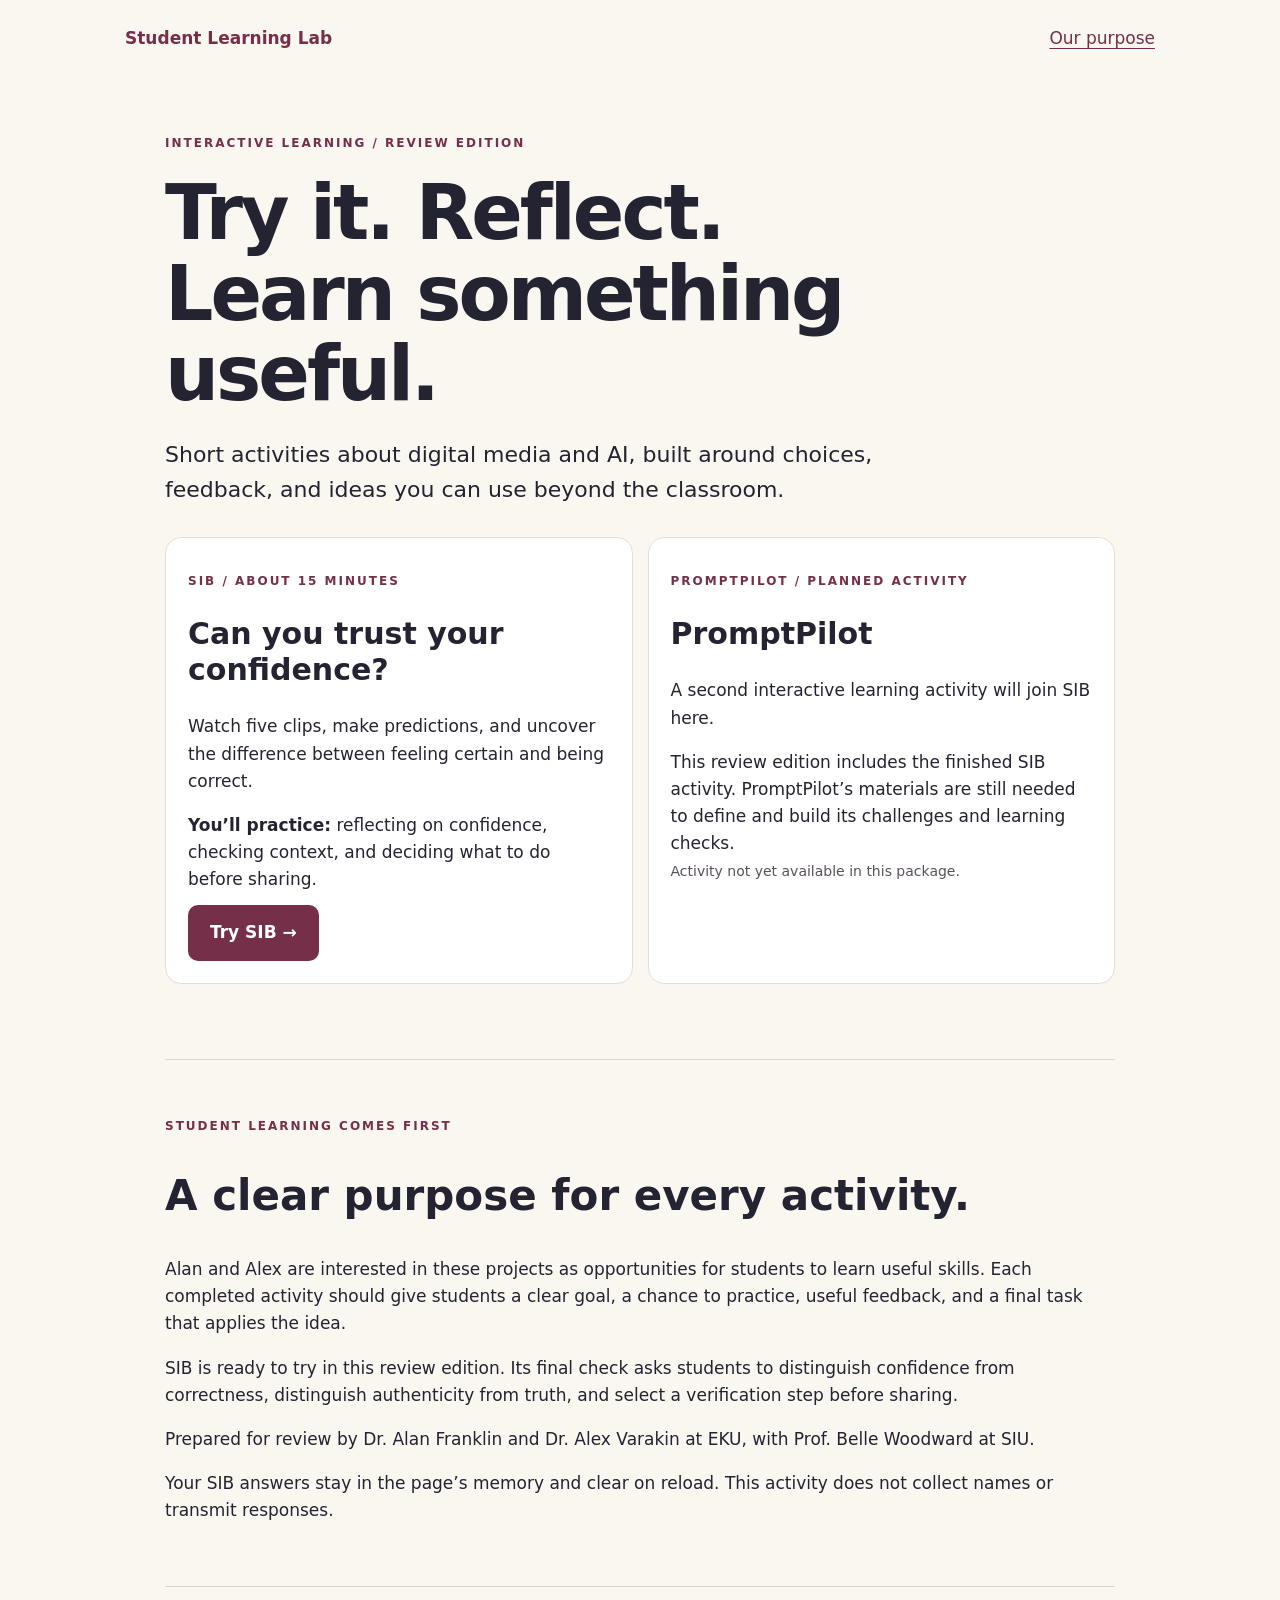
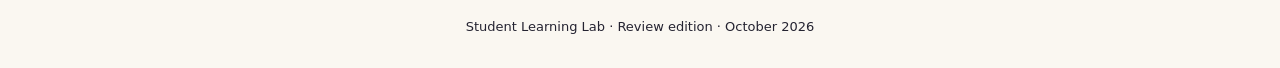
==== index.html @ 6e7aff31 "Update student learning activities" ====
<!doctype html><html lang="en"><head><meta charset="utf-8"><meta name="viewport" content="width=device-width,initial-scale=1"><title>Student Learning Lab | SIB & PromptPilot</title><link rel="stylesheet" href="style.css"></head><body><header><a href="index.html">Student Learning Lab</a><a href="#purpose">Our purpose</a></header><main><section><p class="eyebrow">INTERACTIVE LEARNING / REVIEW EDITION</p><h1>Try it. Reflect.<br>Learn something useful.</h1><p class="lead">Short activities about digital media and AI, built around choices, feedback, and ideas you can use beyond the classroom.</p><div class="cards activities"><article><p class="eyebrow">SIB / ABOUT 15 MINUTES</p><h2>Can you trust your confidence?</h2><p>Watch five clips, make predictions, and uncover the difference between feeling certain and being correct.</p><p><b>You’ll practice:</b> reflecting on confidence, checking context, and deciding what to do before sharing.</p><a class="button-link" href="sib.html">Try SIB →</a></article><article><p class="eyebrow">PROMPTPILOT / PLANNED ACTIVITY</p><h2>PromptPilot</h2><p>A second interactive learning activity will join SIB here.</p><p>This review edition includes the finished SIB activity. PromptPilot’s materials are still needed to define and build its challenges and learning checks.</p><span class="small">Activity not yet available in this package.</span></article></div></section><section id="purpose"><p class="eyebrow">STUDENT LEARNING COMES FIRST</p><h2>A clear purpose for every activity.</h2><p>Alan and Alex are interested in these projects as opportunities for students to learn useful skills. Each completed activity should give students a clear goal, a chance to practice, useful feedback, and a final task that applies the idea.</p><p>SIB is ready to try in this review edition. Its final check asks students to distinguish confidence from correctness, distinguish authenticity from truth, and select a verification step before sharing.</p><p>Prepared for review by Dr. Alan Franklin and Dr. Alex Varakin at EKU, with Prof. Belle Woodward at SIU.</p><p>Your SIB answers stay in the page’s memory and clear on reload. This activity does not collect names or transmit responses.</p></section></main><footer>Student Learning Lab · Review edition · October 2026</footer></body></html>
---- style.css ----
:root{color-scheme:light;--ink:#242331;--maroon:#752f48;--cream:#faf7f1}*{box-sizing:border-box}body{margin:0;background:var(--cream);color:var(--ink);font:17px/1.6 system-ui,sans-serif}header{display:flex;justify-content:space-between;gap:20px;max-width:1080px;margin:auto;padding:25px}a{color:var(--maroon);text-underline-offset:4px}header a:first-child{font-weight:800;text-decoration:none}main{max-width:1000px;padding:0 25px;margin:auto}section{padding:45px 0;border-bottom:1px solid #ddd3d0}h1{font-size:clamp(42px,7vw,76px);line-height:1.06;letter-spacing:-3px;margin:20px 0}h2{font-size:clamp(28px,4vw,42px);line-height:1.2}h3{font-size:25px}.eyebrow{font-size:12px;letter-spacing:2px;font-weight:800;color:var(--maroon)}.lead{font-size:22px;max-width:760px}.cards{display:grid;grid-template-columns:repeat(3,1fr);gap:15px;margin:30px 0}.cards article{background:white;border:1px solid #e6ddd5;border-radius:16px;padding:22px}.cards p{margin-bottom:0}.small{font-size:14px;color:#59515b}button{background:var(--maroon);color:white;border:0;border-radius:10px;font:700 16px system-ui;padding:15px 24px;margin:15px 12px 15px 0;cursor:pointer}.secondary{background:#e9e0da;color:var(--ink)}button:hover{filter:brightness(.9)}:focus-visible{outline:3px solid #087e89;outline-offset:4px}video{display:block;width:100%;max-height:480px;background:#17151b;border-radius:12px}fieldset{border:1px solid #c9bbc1;border-radius:12px;padding:18px;margin:22px 0}fieldset label{display:block;margin:12px 0}legend{font-weight:700}input[type=radio]{accent-color:var(--maroon);width:20px;height:20px;vertical-align:middle;margin-right:8px}input[type=range]{width:100%;accent-color:var(--maroon)}textarea{display:block;width:100%;font:inherit;border:1px solid #baabb0;border-radius:10px;padding:12px;margin-top:8px;background:white}output{font-weight:800;color:var(--maroon);float:right}progress{width:100%;accent-color:var(--maroon);height:10px}#reveal,#decision-feedback{background:#f0e7df;border-radius:14px;padding:24px;margin-top:25px}.table-wrap{overflow:auto}table{width:100%;border-collapse:collapse;background:white;font-size:15px}th,td{text-align:left;padding:14px;border-bottom:1px solid #e8ddd5}details{margin:20px 0;background:white;border-radius:12px;padding:20px}summary{font-weight:700;cursor:pointer}footer{padding:30px;text-align:center;font-size:13px}[hidden]{display:none!important}@media(max-width:650px){.cards{grid-template-columns:1fr}header{font-size:14px}h1{letter-spacing:-1px}main{padding:0 18px}}@media print{header,button,video,#intro,#activity,#decision,details{display:none!important}#results{display:block!important}body{background:white}section{padding:10px 0}.cards{break-inside:avoid}textarea{border:0}}
.activities{grid-template-columns:repeat(2,1fr)}.activities h2{font-size:30px}.button-link{display:inline-block;background:var(--maroon);color:white;border-radius:10px;padding:14px 22px;text-decoration:none;font-weight:700;margin-top:12px}.learning-goals{background:#f0e7df;padding:22px;border-radius:14px;margin-top:25px}.learning-goals h2{font-size:25px;margin-top:0}#check-feedback{background:#f0e7df;border-radius:14px;padding:24px;margin-top:20px}@media(max-width:650px){.activities{grid-template-columns:1fr}}@media print{#learning-check{display:none!important}}
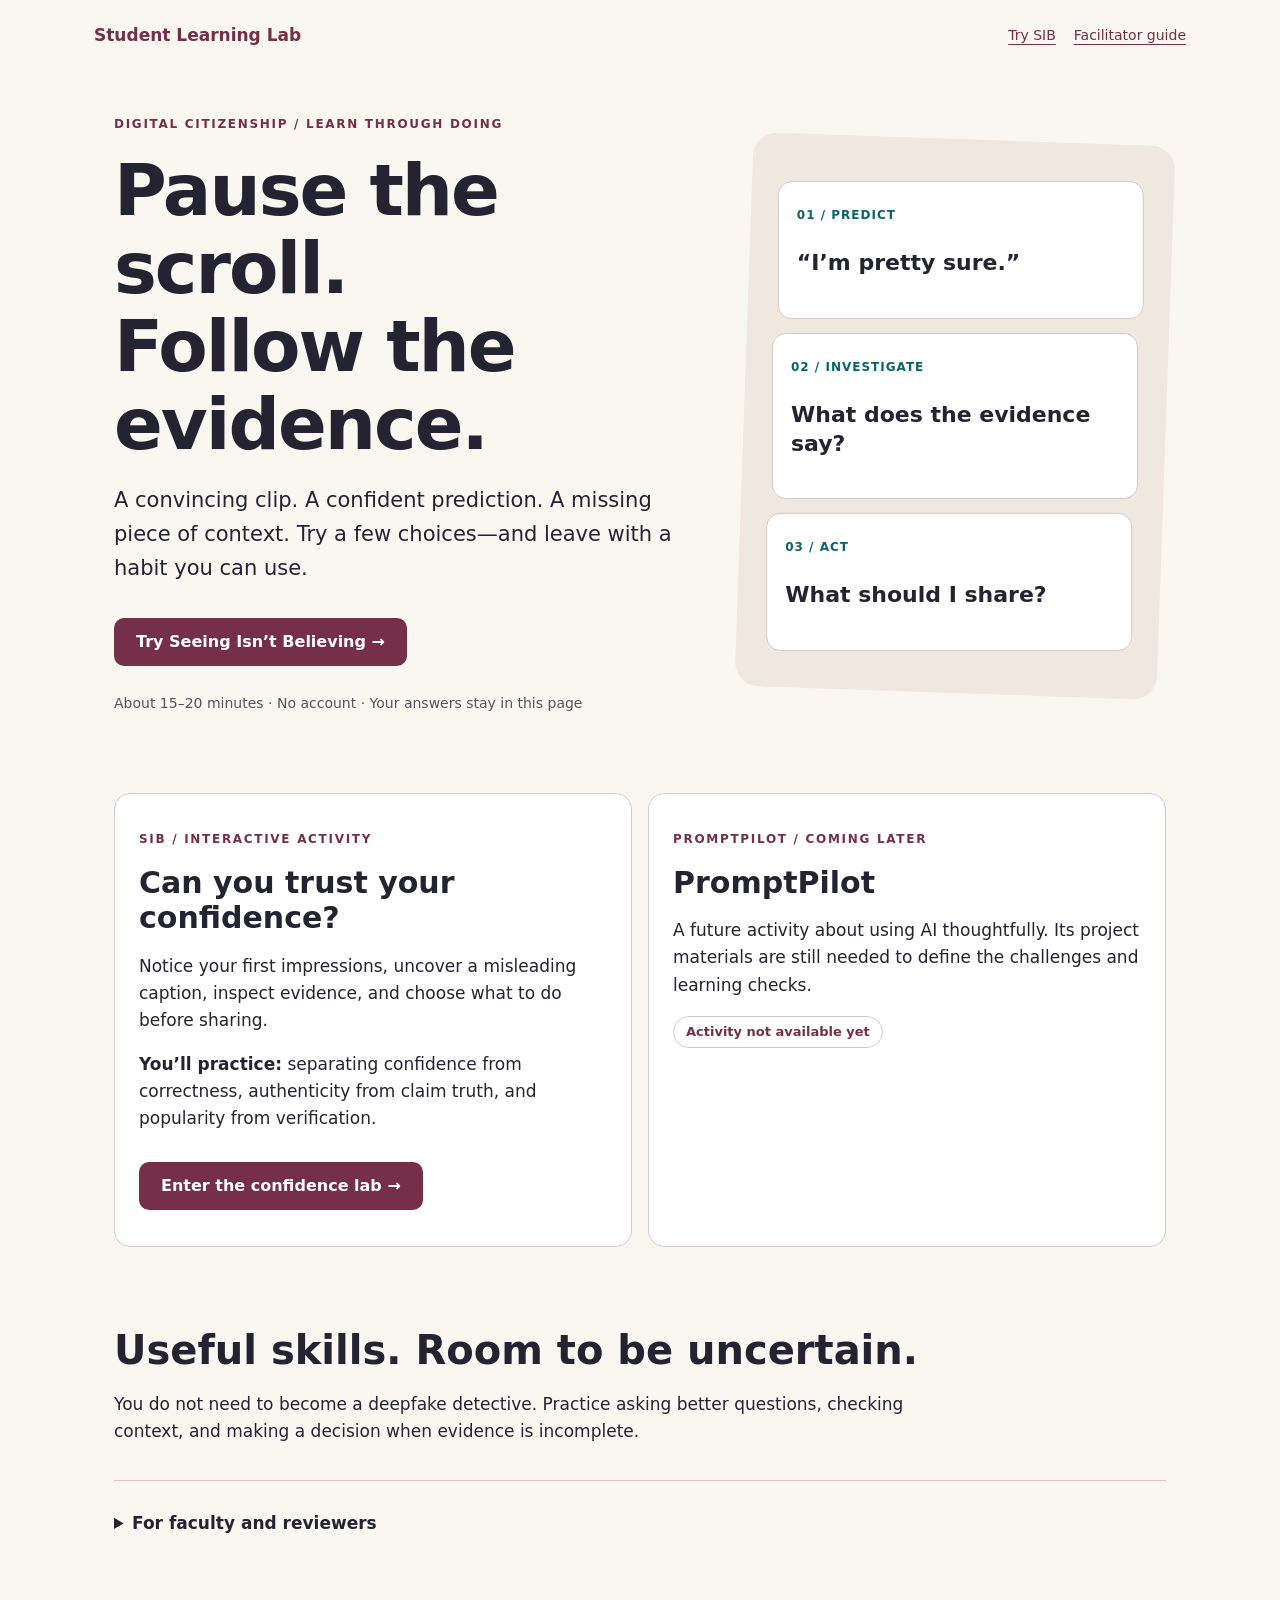
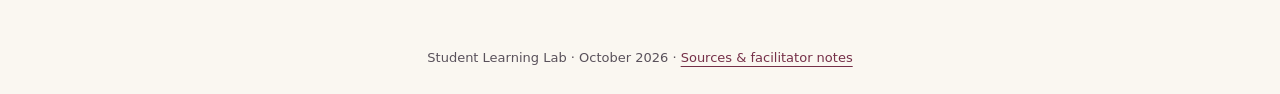
==== commit cdccf74c: "Improve SIB evidence practice and accessibility" ====
--- a/index.html
+++ b/index.html
@@ -1 +1 @@
-<!doctype html><html lang="en"><head><meta charset="utf-8"><meta name="viewport" content="width=device-width,initial-scale=1"><title>Student Learning Lab | SIB & PromptPilot</title><link rel="stylesheet" href="style.css"></head><body><header><a href="index.html">Student Learning Lab</a><a href="#purpose">Our purpose</a></header><main><section><p class="eyebrow">INTERACTIVE LEARNING / REVIEW EDITION</p><h1>Try it. Reflect.<br>Learn something useful.</h1><p class="lead">Short activities about digital media and AI, built around choices, feedback, and ideas you can use beyond the classroom.</p><div class="cards activities"><article><p class="eyebrow">SIB / ABOUT 15 MINUTES</p><h2>Can you trust your confidence?</h2><p>Watch five clips, make predictions, and uncover the difference between feeling certain and being correct.</p><p><b>You’ll practice:</b> reflecting on confidence, checking context, and deciding what to do before sharing.</p><a class="button-link" href="sib.html">Try SIB →</a></article><article><p class="eyebrow">PROMPTPILOT / PLANNED ACTIVITY</p><h2>PromptPilot</h2><p>A second interactive learning activity will join SIB here.</p><p>This review edition includes the finished SIB activity. PromptPilot’s materials are still needed to define and build its challenges and learning checks.</p><span class="small">Activity not yet available in this package.</span></article></div></section><section id="purpose"><p class="eyebrow">STUDENT LEARNING COMES FIRST</p><h2>A clear purpose for every activity.</h2><p>Alan and Alex are interested in these projects as opportunities for students to learn useful skills. Each completed activity should give students a clear goal, a chance to practice, useful feedback, and a final task that applies the idea.</p><p>SIB is ready to try in this review edition. Its final check asks students to distinguish confidence from correctness, distinguish authenticity from truth, and select a verification step before sharing.</p><p>Prepared for review by Dr. Alan Franklin and Dr. Alex Varakin at EKU, with Prof. Belle Woodward at SIU.</p><p>Your SIB answers stay in the page’s memory and clear on reload. This activity does not collect names or transmit responses.</p></section></main><footer>Student Learning Lab · Review edition · October 2026</footer></body></html>+<!doctype html><html lang="en"><head><meta charset="utf-8"><meta name="viewport" content="width=device-width,initial-scale=1"><meta name="description" content="Practice confidence, context, and verification in short digital citizenship activities."><title>Student Learning Lab | SIB & PromptPilot</title><link rel="icon" href="assets/favicon.svg" type="image/svg+xml"><link rel="stylesheet" href="style.css"></head><body><a class="skip" href="#main">Skip to content</a><header><a href="index.html">Student Learning Lab</a><nav aria-label="Main"><a href="sib.html">Try SIB</a><a href="facilitator.html">Facilitator guide</a></nav></header><main id="main"><section class="hero"><div><p class="eyebrow">DIGITAL CITIZENSHIP / LEARN THROUGH DOING</p><h1>Pause the scroll.<br>Follow the evidence.</h1><p class="lead">A convincing clip. A confident prediction. A missing piece of context. Try a few choices—and leave with a habit you can use.</p><a class="button" href="sib.html">Try Seeing Isn’t Believing →</a><p class="small">About 15–20 minutes · No account · Your answers stay in this page</p></div><div class="hero-art" aria-hidden="true"><div><span>01 / PREDICT</span><h3>“I’m pretty sure.”</h3></div><div><span>02 / INVESTIGATE</span><h3>What does the evidence say?</h3></div><div><span>03 / ACT</span><h3>What should I share?</h3></div></div></section><section class="cards activities" aria-label="Activities"><article class="card"><p class="eyebrow">SIB / INTERACTIVE ACTIVITY</p><h2>Can you trust your confidence?</h2><p>Notice your first impressions, uncover a misleading caption, inspect evidence, and choose what to do before sharing.</p><p><strong>You’ll practice:</strong> separating confidence from correctness, authenticity from claim truth, and popularity from verification.</p><a class="button" href="sib.html">Enter the confidence lab →</a></article><article class="card"><p class="eyebrow">PROMPTPILOT / COMING LATER</p><h2>PromptPilot</h2><p>A future activity about using AI thoughtfully. Its project materials are still needed to define the challenges and learning checks.</p><span class="tag">Activity not available yet</span></article></section><section><h2>Useful skills. Room to be uncertain.</h2><p>You do not need to become a deepfake detective. Practice asking better questions, checking context, and making a decision when evidence is incomplete.</p><details class="footer-details"><summary>For faculty and reviewers</summary><p>Prepared for Dr. Alan Franklin and Dr. Alex Varakin at EKU, with Prof. Belle Woodward at SIU. Student learning comes first. This educational activity is separate from the SIB research protocol.</p><p>Clip provenance remains unresolved. Visual exercises are unscored; clearly marked fictional evidence cases provide the application tasks. See the <a href="facilitator.html">facilitator guide</a> for release requirements and evaluation.</p></details></section></main><footer>Student Learning Lab · October 2026 · <a href="facilitator.html">Sources & facilitator notes</a></footer></body></html>
--- a/style.css
+++ b/style.css
@@ -1,2 +1,6 @@
- :root{color-scheme:light;--ink:#242331;--maroon:#752f48;--cream:#faf7f1}*{box-sizing:border-box}body{margin:0;background:var(--cream);color:var(--ink);font:17px/1.6 system-ui,sans-serif}header{display:flex;justify-content:space-between;gap:20px;max-width:1080px;margin:auto;padding:25px}a{color:var(--maroon);text-underline-offset:4px}header a:first-child{font-weight:800;text-decoration:none}main{max-width:1000px;padding:0 25px;margin:auto}section{padding:45px 0;border-bottom:1px solid #ddd3d0}h1{font-size:clamp(42px,7vw,76px);line-height:1.06;letter-spacing:-3px;margin:20px 0}h2{font-size:clamp(28px,4vw,42px);line-height:1.2}h3{font-size:25px}.eyebrow{font-size:12px;letter-spacing:2px;font-weight:800;color:var(--maroon)}.lead{font-size:22px;max-width:760px}.cards{display:grid;grid-template-columns:repeat(3,1fr);gap:15px;margin:30px 0}.cards article{background:white;border:1px solid #e6ddd5;border-radius:16px;padding:22px}.cards p{margin-bottom:0}.small{font-size:14px;color:#59515b}button{background:var(--maroon);color:white;border:0;border-radius:10px;font:700 16px system-ui;padding:15px 24px;margin:15px 12px 15px 0;cursor:pointer}.secondary{background:#e9e0da;color:var(--ink)}button:hover{filter:brightness(.9)}:focus-visible{outline:3px solid #087e89;outline-offset:4px}video{display:block;width:100%;max-height:480px;background:#17151b;border-radius:12px}fieldset{border:1px solid #c9bbc1;border-radius:12px;padding:18px;margin:22px 0}fieldset label{display:block;margin:12px 0}legend{font-weight:700}input[type=radio]{accent-color:var(--maroon);width:20px;height:20px;vertical-align:middle;margin-right:8px}input[type=range]{width:100%;accent-color:var(--maroon)}textarea{display:block;width:100%;font:inherit;border:1px solid #baabb0;border-radius:10px;padding:12px;margin-top:8px;background:white}output{font-weight:800;color:var(--maroon);float:right}progress{width:100%;accent-color:var(--maroon);height:10px}#reveal,#decision-feedback{background:#f0e7df;border-radius:14px;padding:24px;margin-top:25px}.table-wrap{overflow:auto}table{width:100%;border-collapse:collapse;background:white;font-size:15px}th,td{text-align:left;padding:14px;border-bottom:1px solid #e8ddd5}details{margin:20px 0;background:white;border-radius:12px;padding:20px}summary{font-weight:700;cursor:pointer}footer{padding:30px;text-align:center;font-size:13px}[hidden]{display:none!important}@media(max-width:650px){.cards{grid-template-columns:1fr}header{font-size:14px}h1{letter-spacing:-1px}main{padding:0 18px}}@media print{header,button,video,#intro,#activity,#decision,details{display:none!important}#results{display:block!important}body{background:white}section{padding:10px 0}.cards{break-inside:avoid}textarea{border:0}}
-.activities{grid-template-columns:repeat(2,1fr)}.activities h2{font-size:30px}.button-link{display:inline-block;background:var(--maroon);color:white;border-radius:10px;padding:14px 22px;text-decoration:none;font-weight:700;margin-top:12px}.learning-goals{background:#f0e7df;padding:22px;border-radius:14px;margin-top:25px}.learning-goals h2{font-size:25px;margin-top:0}#check-feedback{background:#f0e7df;border-radius:14px;padding:24px;margin-top:20px}@media(max-width:650px){.activities{grid-template-columns:1fr}}@media print{#learning-check{display:none!important}}
+:root{color-scheme:light;--ink:#242331;--maroon:#752f48;--cream:#faf7f1;--teal:#08646c;--line:#d7c9c9;--muted:#59515b}*{box-sizing:border-box}body{margin:0;background:var(--cream);color:var(--ink);font:17px/1.6 system-ui,sans-serif}a{color:var(--maroon);text-underline-offset:4px}.skip{position:absolute;left:12px;top:-100px;background:white;padding:12px;z-index:10}.skip:focus{top:12px}header{display:flex;justify-content:space-between;align-items:center;gap:16px;max-width:1140px;margin:auto;padding:22px 24px}header>a{font-weight:800;text-decoration:none}header nav{display:flex;flex-wrap:wrap;gap:18px;font-size:14px}main{max-width:1100px;padding:0 24px 40px;margin:auto}section{padding:32px 0}h1{font-size:clamp(40px,6vw,72px);line-height:1.08;letter-spacing:-2px;margin:18px 0}h2{font-size:clamp(26px,3.5vw,40px);line-height:1.18;margin:16px 0}h3{font-size:22px;line-height:1.3}p{max-width:78ch}.eyebrow{font-size:12px;letter-spacing:1.7px;font-weight:800;color:var(--maroon)}.lead{font-size:21px;max-width:65ch}.small{font-size:14px;color:var(--muted)}.hero{display:grid;grid-template-columns:1.4fr 1fr;gap:40px;align-items:center}.hero-art{background:#f0e7df;border-radius:24px;padding:28px;transform:rotate(2deg)}.hero-art>div{background:white;border:1px solid var(--line);padding:18px;margin:14px 0;border-radius:14px;transform:rotate(-2deg)}.hero-art span{font-size:12px;letter-spacing:1px;color:var(--teal);font-weight:800}.cards{display:grid;grid-template-columns:repeat(3,1fr);gap:16px}.card,.panel{background:white;border:1px solid var(--line);border-radius:16px;padding:24px}.cards h2{font-size:30px}.cards h3{margin-top:0}.activities{grid-template-columns:1fr 1fr}.button,button{display:inline-block;background:var(--maroon);color:white;border:0;border-radius:10px;font:700 16px system-ui;padding:14px 22px;margin:12px 8px 12px 0;cursor:pointer;text-decoration:none;min-height:48px}button:hover,.button:hover{filter:brightness(.94)}button:disabled{background:#ded5d5;color:#51454b;cursor:not-allowed}.secondary{background:#e9e0da;color:var(--ink)}.text-button{background:transparent;color:var(--maroon);text-decoration:underline;padding:10px 6px}.feedback{background:#efe7df;border-left:5px solid var(--teal);padding:24px;border-radius:12px;margin:24px 0}.feedback h3{margin-top:0}.notice{background:#f0e7df;padding:14px 18px;border-radius:12px;font-size:15px}.tag{display:inline-block;border:1px solid var(--line);border-radius:40px;padding:5px 12px;font-size:13px;font-weight:700;color:var(--maroon)}.steps{list-style:none;display:grid;grid-template-columns:repeat(5,1fr);gap:8px;padding:0;margin:12px 0}.steps li{padding:9px 10px;border-bottom:3px solid var(--line);font-size:13px}.steps li[aria-current=step]{border-color:var(--maroon);color:var(--maroon);font-weight:800}.steps .complete{border-color:var(--teal)}.journey{border-bottom:1px solid var(--line);padding:12px 0}.journey p{margin:4px 0}.split{display:grid;grid-template-columns:1.05fr 1fr;gap:28px;align-items:start}.media{position:relative}video{width:100%;aspect-ratio:16/9;object-fit:contain;background:#17151b;border-radius:12px;display:block}.description{background:white;border:1px solid var(--line);border-radius:12px;padding:18px;margin:12px 0}fieldset{border:0;padding:0;margin:20px 0;min-width:0}legend{font-weight:800;margin-bottom:12px}.choice{display:flex;align-items:flex-start;gap:10px;border:1px solid var(--line);border-radius:12px;background:white;padding:13px 16px;margin:10px 0;cursor:pointer}.choice:has(input:checked){border:2px solid var(--maroon);padding:12px 15px;background:#f6edf0}.choice input{margin-top:5px;accent-color:var(--maroon);width:20px;height:20px;flex:none}.choice:focus-within{outline:3px solid #087e89;outline-offset:3px}label{font-weight:600}input[type=number]{display:block;width:140px;font:inherit;padding:10px;border:1px solid #a6959e;border-radius:8px;margin:8px 0}input[type=range]{width:100%;accent-color:var(--maroon)}textarea{display:block;width:100%;font:inherit;border:1px solid #a6959e;border-radius:10px;padding:12px;background:white;margin:8px 0;min-height:85px}input,textarea{max-width:100%}:focus-visible{outline:3px solid #087e89;outline-offset:4px}h2:focus,h3:focus{outline:3px solid #087e89;outline-offset:5px}.evidence-grid{display:grid;grid-template-columns:repeat(3,1fr);gap:15px;margin:20px 0}.evidence{border:1px solid var(--line);border-radius:14px;padding:18px;background:white}.evidence summary{font-weight:800;cursor:pointer;min-height:48px}.evidence[open]{border-color:var(--teal)}.evidence .source{font-size:13px;color:var(--teal);font-weight:700}.evidence blockquote{margin:16px 0;font-size:16px}.post{background:#fff;border:1px solid var(--line);border-radius:16px;padding:25px;max-width:700px;margin:20px 0}.post blockquote{font-size:23px;font-weight:700;margin:14px 0}.post .visual{background:#e6eeee;border-radius:10px;padding:22px}.progress-text{font-size:14px;color:var(--teal)}.table-wrap{overflow-x:auto}table{width:100%;border-collapse:collapse;background:white;font-size:14px}caption{text-align:left;font-size:18px;font-weight:700;padding:12px 0}th,td{text-align:left;padding:13px;border-bottom:1px solid var(--line);vertical-align:top}.map{background:white;border-radius:15px;border:1px solid var(--line);padding:22px;margin:20px 0}.map-row{display:grid;grid-template-columns:170px 1fr 80px;gap:12px;align-items:center;margin:20px 0;font-size:14px}.track{height:12px;background:#e9e0da;position:relative;border-radius:12px}.dot{position:absolute;left:var(--position);width:20px;height:20px;top:-4px;border:3px solid var(--maroon);background:white;border-radius:50%;transform:translateX(-50%)}.map-scale{display:flex;justify-content:space-between;margin-left:182px;margin-right:92px;font-size:12px}.reflection-record{border:1px solid var(--line);border-radius:12px;padding:18px;margin:14px 0;background:white}.reflection-record p{margin:8px 0;white-space:pre-wrap}.footer-details{margin-top:35px;border-top:1px solid var(--line);padding-top:15px}.footer-details summary{font-weight:700;cursor:pointer;padding:14px 0}footer{padding:25px;text-align:center;font-size:13px;color:var(--muted)}[hidden]{display:none!important}.sr-only{position:absolute;width:1px;height:1px;overflow:hidden;clip:rect(0,0,0,0);white-space:nowrap}progress{width:100%;height:8px;accent-color:var(--maroon)}.review-table td:first-child{min-width:110px}.pill-row{display:flex;gap:8px;flex-wrap:wrap}.offline{border:2px solid var(--maroon);padding:20px}.gallery{display:grid;grid-template-columns:repeat(2,1fr);gap:20px}.gallery article{min-width:0}.gallery h3{font-size:20px}
+@media(max-width:760px){.hero,.split,.activities,.gallery{grid-template-columns:1fr}.hero-art{display:none}.cards,.evidence-grid{grid-template-columns:1fr}.steps{display:flex;overflow:auto}.steps li{min-width:110px}.steps li span{display:block}.map-row{grid-template-columns:100px 1fr 55px}.map-scale{margin-left:112px;margin-right:67px}.lead{font-size:19px}header{align-items:flex-start;flex-wrap:wrap}main{padding:0 18px 24px}section{padding:24px 0}.panel,.card{padding:18px}h1{letter-spacing:-1px}.post blockquote{font-size:20px}.evidence summary{min-height:44px}}
+@media(prefers-reduced-motion:no-preference){.feedback{animation:appear .2s ease-out}@keyframes appear{from{opacity:.5;transform:translateY(5px)}to{opacity:1;transform:translateY(0)}}}
+@media print{header,footer,.journey,button,.button,video,.footer-details,#welcome,#opening,#observe,#context,#pressure,#transfer,#reset-confirm{display:none!important}#results{display:block!important}body{background:white;font-size:12px}main{max-width:none;padding:0}.cards{grid-template-columns:repeat(3,1fr)}section{padding:10px 0}.reflection-record,.map,.card{break-inside:avoid}textarea{border:0;min-height:0}a{color:inherit}h2{font-size:25px}}
+
+.print-only{display:none}@media print{#takeaway,label[for=takeaway]{display:none}.print-only{display:block;white-space:pre-wrap;overflow-wrap:anywhere}}
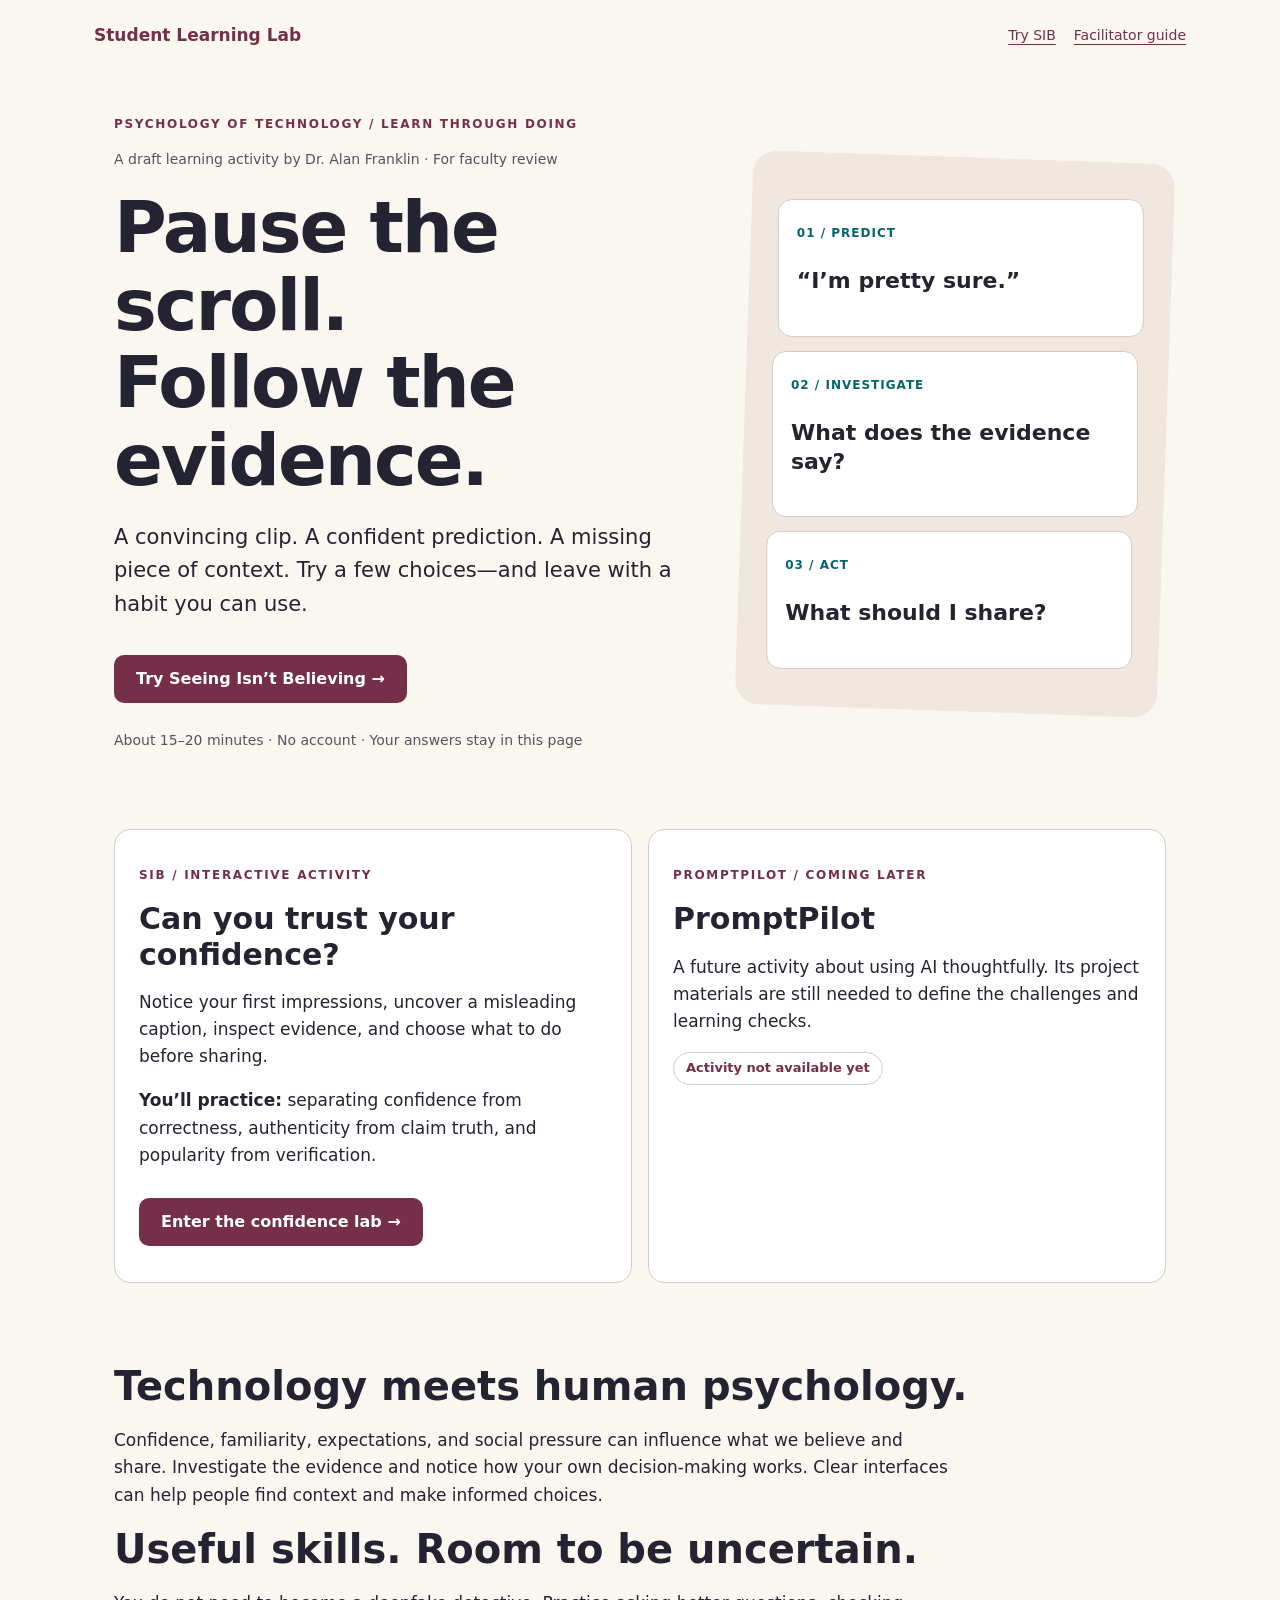
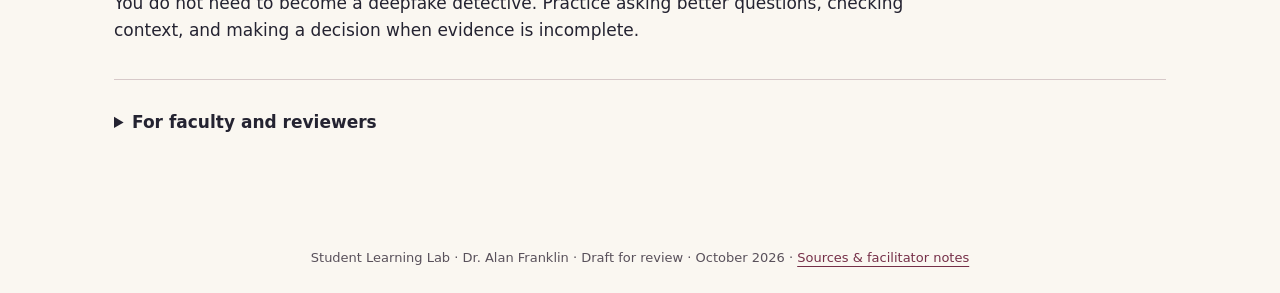
==== commit 38b56704: "Prepare SIB faculty review draft" ====
--- a/index.html
+++ b/index.html
@@ -1 +1 @@
-<!doctype html><html lang="en"><head><meta charset="utf-8"><meta name="viewport" content="width=device-width,initial-scale=1"><meta name="description" content="Practice confidence, context, and verification in short digital citizenship activities."><title>Student Learning Lab | SIB & PromptPilot</title><link rel="icon" href="assets/favicon.svg" type="image/svg+xml"><link rel="stylesheet" href="style.css"></head><body><a class="skip" href="#main">Skip to content</a><header><a href="index.html">Student Learning Lab</a><nav aria-label="Main"><a href="sib.html">Try SIB</a><a href="facilitator.html">Facilitator guide</a></nav></header><main id="main"><section class="hero"><div><p class="eyebrow">DIGITAL CITIZENSHIP / LEARN THROUGH DOING</p><h1>Pause the scroll.<br>Follow the evidence.</h1><p class="lead">A convincing clip. A confident prediction. A missing piece of context. Try a few choices—and leave with a habit you can use.</p><a class="button" href="sib.html">Try Seeing Isn’t Believing →</a><p class="small">About 15–20 minutes · No account · Your answers stay in this page</p></div><div class="hero-art" aria-hidden="true"><div><span>01 / PREDICT</span><h3>“I’m pretty sure.”</h3></div><div><span>02 / INVESTIGATE</span><h3>What does the evidence say?</h3></div><div><span>03 / ACT</span><h3>What should I share?</h3></div></div></section><section class="cards activities" aria-label="Activities"><article class="card"><p class="eyebrow">SIB / INTERACTIVE ACTIVITY</p><h2>Can you trust your confidence?</h2><p>Notice your first impressions, uncover a misleading caption, inspect evidence, and choose what to do before sharing.</p><p><strong>You’ll practice:</strong> separating confidence from correctness, authenticity from claim truth, and popularity from verification.</p><a class="button" href="sib.html">Enter the confidence lab →</a></article><article class="card"><p class="eyebrow">PROMPTPILOT / COMING LATER</p><h2>PromptPilot</h2><p>A future activity about using AI thoughtfully. Its project materials are still needed to define the challenges and learning checks.</p><span class="tag">Activity not available yet</span></article></section><section><h2>Useful skills. Room to be uncertain.</h2><p>You do not need to become a deepfake detective. Practice asking better questions, checking context, and making a decision when evidence is incomplete.</p><details class="footer-details"><summary>For faculty and reviewers</summary><p>Prepared for Dr. Alan Franklin and Dr. Alex Varakin at EKU, with Prof. Belle Woodward at SIU. Student learning comes first. This educational activity is separate from the SIB research protocol.</p><p>Clip provenance remains unresolved. Visual exercises are unscored; clearly marked fictional evidence cases provide the application tasks. See the <a href="facilitator.html">facilitator guide</a> for release requirements and evaluation.</p></details></section></main><footer>Student Learning Lab · October 2026 · <a href="facilitator.html">Sources & facilitator notes</a></footer></body></html>
+<!doctype html><html lang="en"><head><meta charset="utf-8"><meta name="viewport" content="width=device-width,initial-scale=1"><meta name="description" content="Practice confidence, context, and verification in short digital citizenship activities."><title>Student Learning Lab | SIB & PromptPilot</title><link rel="icon" href="assets/favicon.svg" type="image/svg+xml"><link rel="stylesheet" href="style.css"></head><body><a class="skip" href="#main">Skip to content</a><header><a href="index.html">Student Learning Lab</a><nav aria-label="Main"><a href="sib.html">Try SIB</a><a href="facilitator.html">Facilitator guide</a></nav></header><main id="main"><section class="hero"><div><p class="eyebrow">PSYCHOLOGY OF TECHNOLOGY / LEARN THROUGH DOING</p><p class="small">A draft learning activity by Dr. Alan Franklin · For faculty review</p><h1>Pause the scroll.<br>Follow the evidence.</h1><p class="lead">A convincing clip. A confident prediction. A missing piece of context. Try a few choices—and leave with a habit you can use.</p><a class="button" href="sib.html">Try Seeing Isn’t Believing →</a><p class="small">About 15–20 minutes · No account · Your answers stay in this page</p></div><div class="hero-art" aria-hidden="true"><div><span>01 / PREDICT</span><h3>“I’m pretty sure.”</h3></div><div><span>02 / INVESTIGATE</span><h3>What does the evidence say?</h3></div><div><span>03 / ACT</span><h3>What should I share?</h3></div></div></section><section class="cards activities" aria-label="Activities"><article class="card"><p class="eyebrow">SIB / INTERACTIVE ACTIVITY</p><h2>Can you trust your confidence?</h2><p>Notice your first impressions, uncover a misleading caption, inspect evidence, and choose what to do before sharing.</p><p><strong>You’ll practice:</strong> separating confidence from correctness, authenticity from claim truth, and popularity from verification.</p><a class="button" href="sib.html">Enter the confidence lab →</a></article><article class="card"><p class="eyebrow">PROMPTPILOT / COMING LATER</p><h2>PromptPilot</h2><p>A future activity about using AI thoughtfully. Its project materials are still needed to define the challenges and learning checks.</p><span class="tag">Activity not available yet</span></article></section><section><h2>Technology meets human psychology.</h2><p>Confidence, familiarity, expectations, and social pressure can influence what we believe and share. Investigate the evidence and notice how your own decision-making works. Clear interfaces can help people find context and make informed choices.</p><h2>Useful skills. Room to be uncertain.</h2><p>You do not need to become a deepfake detective. Practice asking better questions, checking context, and making a decision when evidence is incomplete.</p><details class="footer-details"><summary>For faculty and reviewers</summary><p>Draft developed by Dr. Alan Franklin, Department of Psychology, Eastern Kentucky University. Faculty review is requested before further development or classroom use. Student learning comes first. This educational activity is separate from the SIB research protocol.</p><p>Clip provenance remains unresolved. Visual exercises are unscored; clearly marked fictional evidence cases provide the application tasks. See the <a href="facilitator.html">facilitator guide</a> for release requirements and evaluation.</p></details></section></main><footer>Student Learning Lab · Dr. Alan Franklin · Draft for review · October 2026 · <a href="facilitator.html">Sources & facilitator notes</a></footer></body></html>
--- a/style.css
+++ b/style.css
@@ -4,3 +4,5 @@
 @media print{header,footer,.journey,button,.button,video,.footer-details,#welcome,#opening,#observe,#context,#pressure,#transfer,#reset-confirm{display:none!important}#results{display:block!important}body{background:white;font-size:12px}main{max-width:none;padding:0}.cards{grid-template-columns:repeat(3,1fr)}section{padding:10px 0}.reflection-record,.map,.card{break-inside:avoid}textarea{border:0;min-height:0}a{color:inherit}h2{font-size:25px}}
 
 .print-only{display:none}@media print{#takeaway,label[for=takeaway]{display:none}.print-only{display:block;white-space:pre-wrap;overflow-wrap:anywhere}}
+
+@media print{#case-supported,#case-unknown,#case-action,label[for=case-supported],label[for=case-unknown],label[for=case-action]{display:none}#printed-case p{white-space:pre-wrap;overflow-wrap:anywhere}}
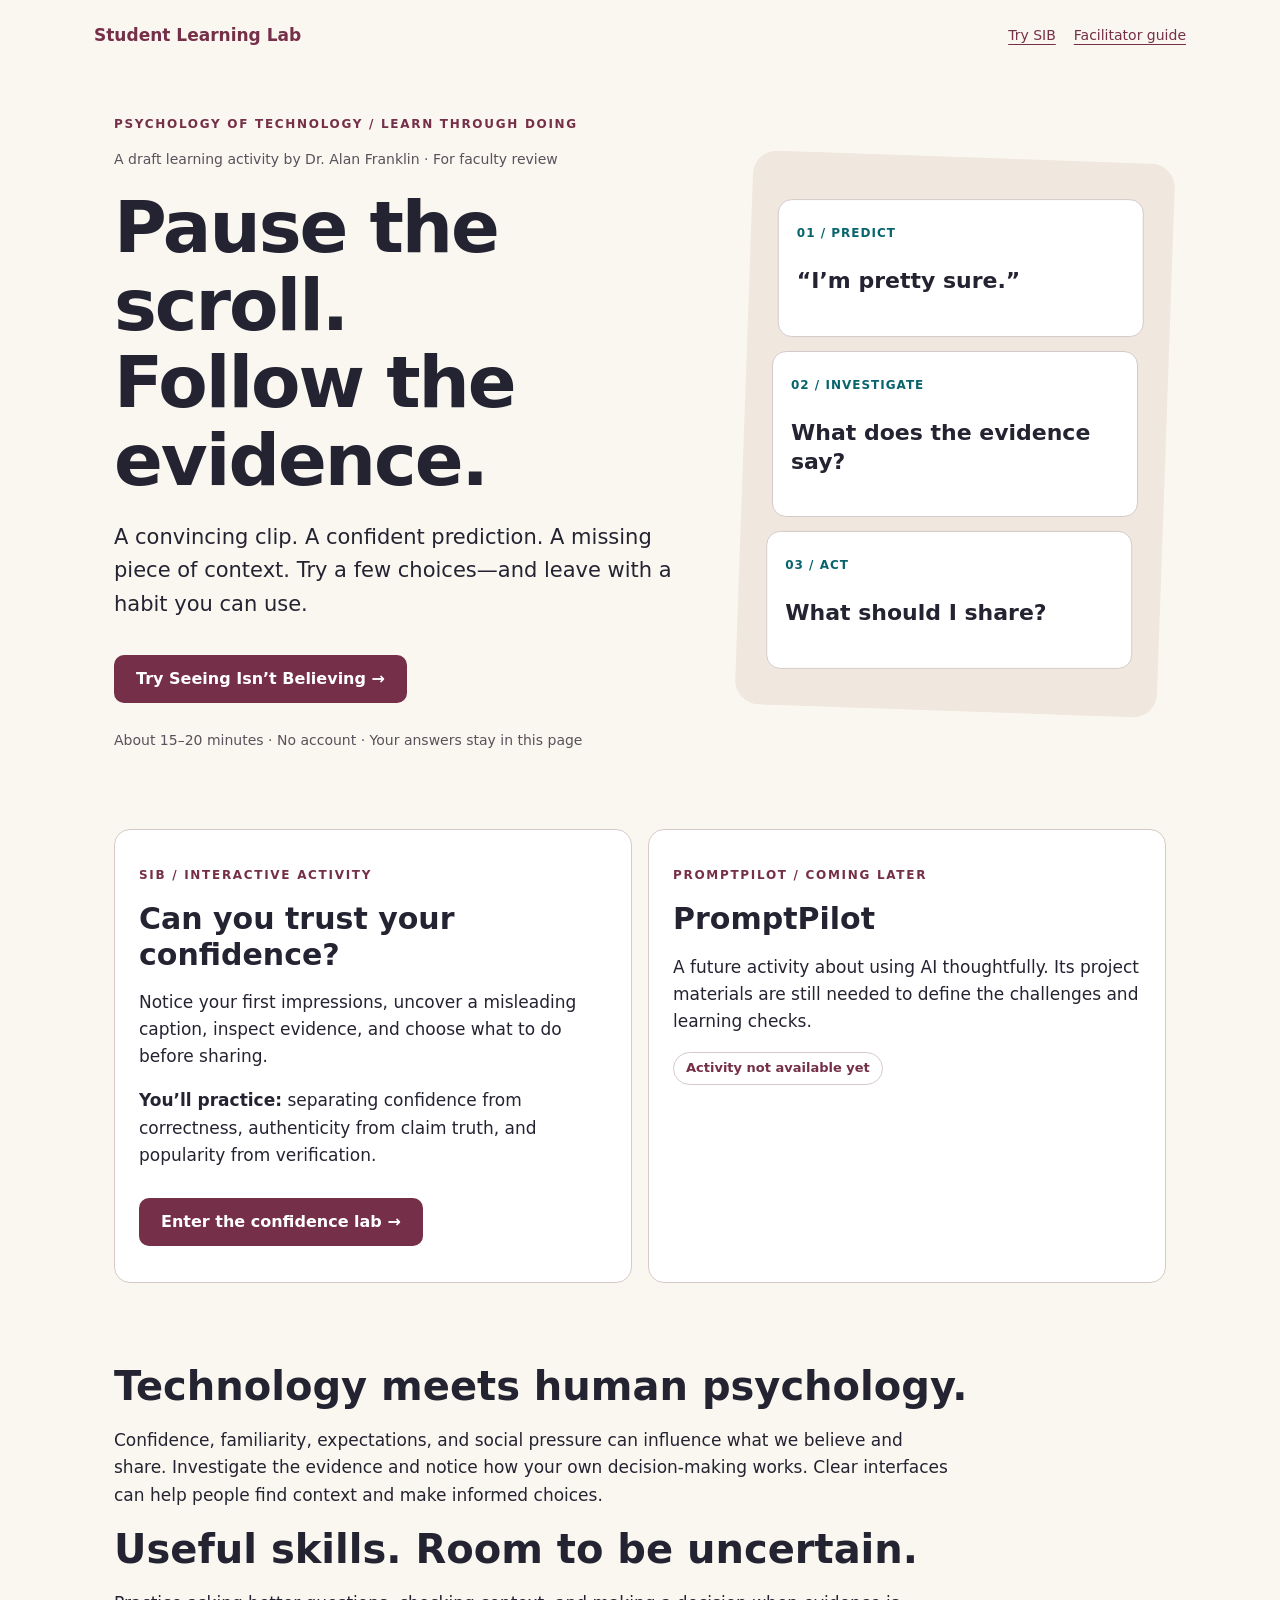
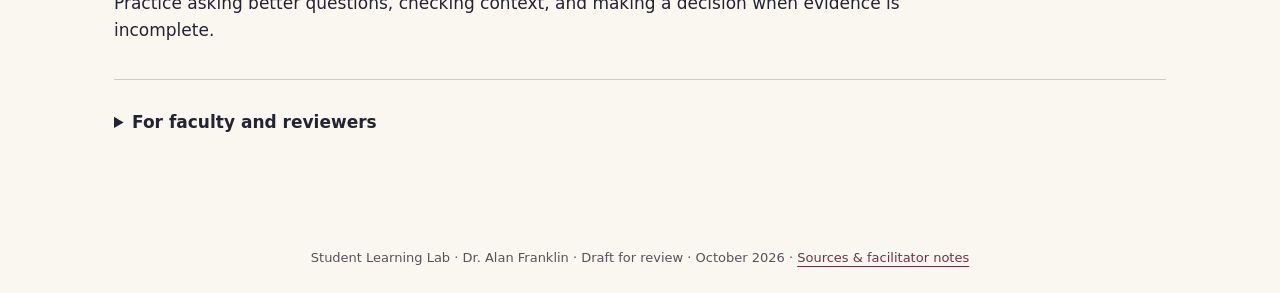
==== commit f5280744: "Remove VR and detective wording" ====
--- a/index.html
+++ b/index.html
@@ -1 +1 @@
-<!doctype html><html lang="en"><head><meta charset="utf-8"><meta name="viewport" content="width=device-width,initial-scale=1"><meta name="description" content="Practice confidence, context, and verification in short digital citizenship activities."><title>Student Learning Lab | SIB & PromptPilot</title><link rel="icon" href="assets/favicon.svg" type="image/svg+xml"><link rel="stylesheet" href="style.css"></head><body><a class="skip" href="#main">Skip to content</a><header><a href="index.html">Student Learning Lab</a><nav aria-label="Main"><a href="sib.html">Try SIB</a><a href="facilitator.html">Facilitator guide</a></nav></header><main id="main"><section class="hero"><div><p class="eyebrow">PSYCHOLOGY OF TECHNOLOGY / LEARN THROUGH DOING</p><p class="small">A draft learning activity by Dr. Alan Franklin · For faculty review</p><h1>Pause the scroll.<br>Follow the evidence.</h1><p class="lead">A convincing clip. A confident prediction. A missing piece of context. Try a few choices—and leave with a habit you can use.</p><a class="button" href="sib.html">Try Seeing Isn’t Believing →</a><p class="small">About 15–20 minutes · No account · Your answers stay in this page</p></div><div class="hero-art" aria-hidden="true"><div><span>01 / PREDICT</span><h3>“I’m pretty sure.”</h3></div><div><span>02 / INVESTIGATE</span><h3>What does the evidence say?</h3></div><div><span>03 / ACT</span><h3>What should I share?</h3></div></div></section><section class="cards activities" aria-label="Activities"><article class="card"><p class="eyebrow">SIB / INTERACTIVE ACTIVITY</p><h2>Can you trust your confidence?</h2><p>Notice your first impressions, uncover a misleading caption, inspect evidence, and choose what to do before sharing.</p><p><strong>You’ll practice:</strong> separating confidence from correctness, authenticity from claim truth, and popularity from verification.</p><a class="button" href="sib.html">Enter the confidence lab →</a></article><article class="card"><p class="eyebrow">PROMPTPILOT / COMING LATER</p><h2>PromptPilot</h2><p>A future activity about using AI thoughtfully. Its project materials are still needed to define the challenges and learning checks.</p><span class="tag">Activity not available yet</span></article></section><section><h2>Technology meets human psychology.</h2><p>Confidence, familiarity, expectations, and social pressure can influence what we believe and share. Investigate the evidence and notice how your own decision-making works. Clear interfaces can help people find context and make informed choices.</p><h2>Useful skills. Room to be uncertain.</h2><p>You do not need to become a deepfake detective. Practice asking better questions, checking context, and making a decision when evidence is incomplete.</p><details class="footer-details"><summary>For faculty and reviewers</summary><p>Draft developed by Dr. Alan Franklin, Department of Psychology, Eastern Kentucky University. Faculty review is requested before further development or classroom use. Student learning comes first. This educational activity is separate from the SIB research protocol.</p><p>Clip provenance remains unresolved. Visual exercises are unscored; clearly marked fictional evidence cases provide the application tasks. See the <a href="facilitator.html">facilitator guide</a> for release requirements and evaluation.</p></details></section></main><footer>Student Learning Lab · Dr. Alan Franklin · Draft for review · October 2026 · <a href="facilitator.html">Sources & facilitator notes</a></footer></body></html>
+<!doctype html><html lang="en"><head><meta charset="utf-8"><meta name="viewport" content="width=device-width,initial-scale=1"><meta name="description" content="Practice confidence, context, and verification in short digital citizenship activities."><title>Student Learning Lab | SIB & PromptPilot</title><link rel="icon" href="assets/favicon.svg" type="image/svg+xml"><link rel="stylesheet" href="style.css"></head><body><a class="skip" href="#main">Skip to content</a><header><a href="index.html">Student Learning Lab</a><nav aria-label="Main"><a href="sib.html">Try SIB</a><a href="facilitator.html">Facilitator guide</a></nav></header><main id="main"><section class="hero"><div><p class="eyebrow">PSYCHOLOGY OF TECHNOLOGY / LEARN THROUGH DOING</p><p class="small">A draft learning activity by Dr. Alan Franklin · For faculty review</p><h1>Pause the scroll.<br>Follow the evidence.</h1><p class="lead">A convincing clip. A confident prediction. A missing piece of context. Try a few choices—and leave with a habit you can use.</p><a class="button" href="sib.html">Try Seeing Isn’t Believing →</a><p class="small">About 15–20 minutes · No account · Your answers stay in this page</p></div><div class="hero-art" aria-hidden="true"><div><span>01 / PREDICT</span><h3>“I’m pretty sure.”</h3></div><div><span>02 / INVESTIGATE</span><h3>What does the evidence say?</h3></div><div><span>03 / ACT</span><h3>What should I share?</h3></div></div></section><section class="cards activities" aria-label="Activities"><article class="card"><p class="eyebrow">SIB / INTERACTIVE ACTIVITY</p><h2>Can you trust your confidence?</h2><p>Notice your first impressions, uncover a misleading caption, inspect evidence, and choose what to do before sharing.</p><p><strong>You’ll practice:</strong> separating confidence from correctness, authenticity from claim truth, and popularity from verification.</p><a class="button" href="sib.html">Enter the confidence lab →</a></article><article class="card"><p class="eyebrow">PROMPTPILOT / COMING LATER</p><h2>PromptPilot</h2><p>A future activity about using AI thoughtfully. Its project materials are still needed to define the challenges and learning checks.</p><span class="tag">Activity not available yet</span></article></section><section><h2>Technology meets human psychology.</h2><p>Confidence, familiarity, expectations, and social pressure can influence what we believe and share. Investigate the evidence and notice how your own decision-making works. Clear interfaces can help people find context and make informed choices.</p><h2>Useful skills. Room to be uncertain.</h2><p>Practice asking better questions, checking context, and making a decision when evidence is incomplete.</p><details class="footer-details"><summary>For faculty and reviewers</summary><p>Draft developed by Dr. Alan Franklin, Department of Psychology, Eastern Kentucky University. Faculty review is requested before further development or classroom use. Student learning comes first. This educational activity is separate from the SIB research protocol.</p><p>Clip provenance remains unresolved. Visual exercises are unscored; clearly marked fictional evidence cases provide the application tasks. See the <a href="facilitator.html">facilitator guide</a> for release requirements and evaluation.</p></details></section></main><footer>Student Learning Lab · Dr. Alan Franklin · Draft for review · October 2026 · <a href="facilitator.html">Sources & facilitator notes</a></footer></body></html>
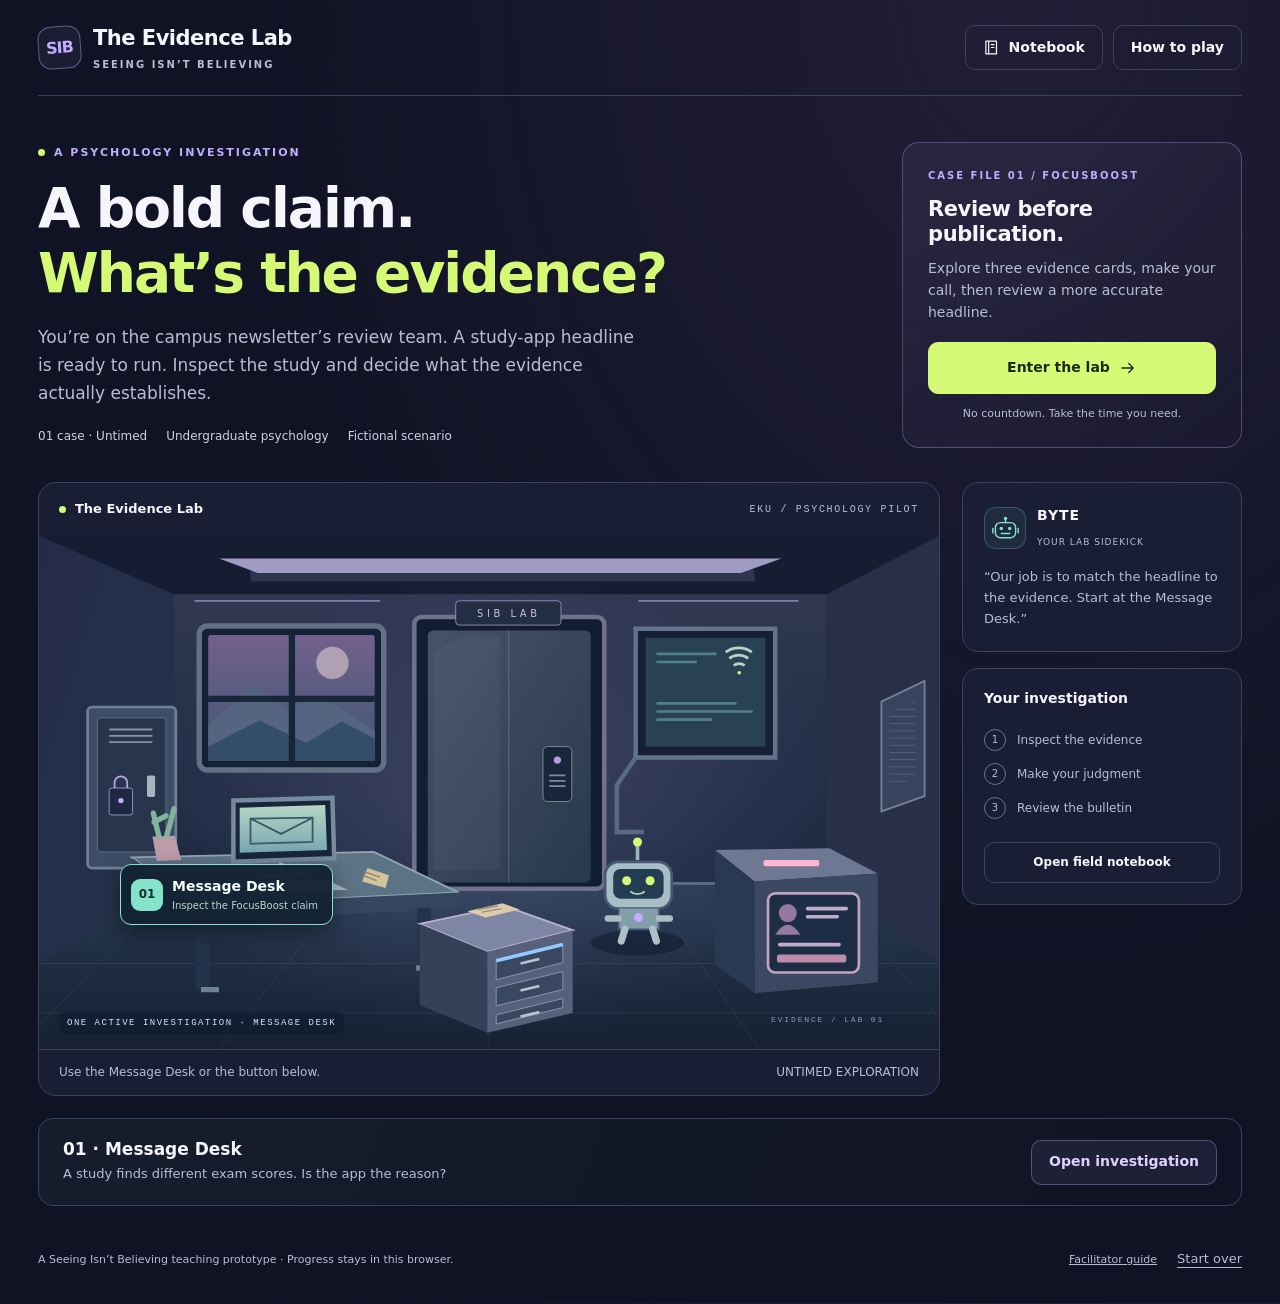
==== commit 77c9f579: "Update SIB to Evidence Lab" ====
--- a/index.html
+++ b/index.html
@@ -1 +1,214 @@
-<!doctype html><html lang="en"><head><meta charset="utf-8"><meta name="viewport" content="width=device-width,initial-scale=1"><meta name="description" content="Practice confidence, context, and verification in short digital citizenship activities."><title>Student Learning Lab | SIB & PromptPilot</title><link rel="icon" href="assets/favicon.svg" type="image/svg+xml"><link rel="stylesheet" href="style.css"></head><body><a class="skip" href="#main">Skip to content</a><header><a href="index.html">Student Learning Lab</a><nav aria-label="Main"><a href="sib.html">Try SIB</a><a href="facilitator.html">Facilitator guide</a></nav></header><main id="main"><section class="hero"><div><p class="eyebrow">PSYCHOLOGY OF TECHNOLOGY / LEARN THROUGH DOING</p><p class="small">A draft learning activity by Dr. Alan Franklin · For faculty review</p><h1>Pause the scroll.<br>Follow the evidence.</h1><p class="lead">A convincing clip. A confident prediction. A missing piece of context. Try a few choices—and leave with a habit you can use.</p><a class="button" href="sib.html">Try Seeing Isn’t Believing →</a><p class="small">About 15–20 minutes · No account · Your answers stay in this page</p></div><div class="hero-art" aria-hidden="true"><div><span>01 / PREDICT</span><h3>“I’m pretty sure.”</h3></div><div><span>02 / INVESTIGATE</span><h3>What does the evidence say?</h3></div><div><span>03 / ACT</span><h3>What should I share?</h3></div></div></section><section class="cards activities" aria-label="Activities"><article class="card"><p class="eyebrow">SIB / INTERACTIVE ACTIVITY</p><h2>Can you trust your confidence?</h2><p>Notice your first impressions, uncover a misleading caption, inspect evidence, and choose what to do before sharing.</p><p><strong>You’ll practice:</strong> separating confidence from correctness, authenticity from claim truth, and popularity from verification.</p><a class="button" href="sib.html">Enter the confidence lab →</a></article><article class="card"><p class="eyebrow">PROMPTPILOT / COMING LATER</p><h2>PromptPilot</h2><p>A future activity about using AI thoughtfully. Its project materials are still needed to define the challenges and learning checks.</p><span class="tag">Activity not available yet</span></article></section><section><h2>Technology meets human psychology.</h2><p>Confidence, familiarity, expectations, and social pressure can influence what we believe and share. Investigate the evidence and notice how your own decision-making works. Clear interfaces can help people find context and make informed choices.</p><h2>Useful skills. Room to be uncertain.</h2><p>Practice asking better questions, checking context, and making a decision when evidence is incomplete.</p><details class="footer-details"><summary>For faculty and reviewers</summary><p>Draft developed by Dr. Alan Franklin, Department of Psychology, Eastern Kentucky University. Faculty review is requested before further development or classroom use. Student learning comes first. This educational activity is separate from the SIB research protocol.</p><p>Clip provenance remains unresolved. Visual exercises are unscored; clearly marked fictional evidence cases provide the application tasks. See the <a href="facilitator.html">facilitator guide</a> for release requirements and evaluation.</p></details></section></main><footer>Student Learning Lab · Dr. Alan Franklin · Draft for review · October 2026 · <a href="facilitator.html">Sources & facilitator notes</a></footer></body></html>
+<!doctype html>
+<html lang="en">
+<head>
+<meta charset="utf-8">
+<meta name="viewport" content="width=device-width,initial-scale=1">
+<meta name="theme-color" content="#101324">
+<meta name="description" content="SIB: The Evidence Lab. An untimed psychology investigation about what a study can—and cannot—tell us.">
+<title>SIB: The Evidence Lab</title>
+<style>
+:root{color-scheme:dark;--bg:#101324;--panel:#191e34;--panel2:#222940;--ink:#f6f5fc;--muted:#b7bed3;--line:#39435e;--lime:#d5fb76;--purple:#c2acff;--mint:#84e3cb;--pink:#ffb5d2;font-family:Inter,ui-sans-serif,system-ui,-apple-system,BlinkMacSystemFont,"Segoe UI",sans-serif}
+*{box-sizing:border-box}body{margin:0;background:radial-gradient(ellipse at 80% 0%,#30264588,transparent 55%),var(--bg);color:var(--ink);font-size:16px;line-height:1.6}button,input{font:inherit}button{cursor:pointer}a{color:var(--lime)}button,a,input,summary{touch-action:manipulation}button{color:inherit}button:disabled{cursor:default}button:focus-visible,a:focus-visible,input:focus-visible,summary:focus-visible,[tabindex]:focus-visible{outline:3px solid var(--lime);outline-offset:4px}h1,h2,h3,p{margin-top:0}h1,h2,h3{line-height:1.18}svg{display:block}button svg{flex-shrink:0}button{border:0}button,a{ -webkit-tap-highlight-color:transparent}[hidden]{display:none!important}.shell{max-width:1320px;margin:auto;padding:0 38px}.skip{position:absolute;top:-100px;left:20px;background:var(--lime);color:#142115;padding:12px;z-index:100}.skip:focus{top:12px}.sr-only{position:absolute;width:1px;height:1px;overflow:hidden;clip-path:inset(50%);white-space:nowrap}.topbar{min-height:96px;display:flex;align-items:center;justify-content:space-between;gap:22px;border-bottom:1px solid var(--line)}.brand{display:flex;gap:12px;align-items:center;text-decoration:none;color:var(--ink);font-weight:800;letter-spacing:-.5px;font-size:21px}.brand-mark{display:grid;place-items:center;width:43px;height:43px;border:1px solid #c2acff70;border-radius:13px;background:#c2acff12;color:var(--purple);font-size:16px;letter-spacing:-1px;transform:rotate(-4deg)}.brand span:last-child{display:block;font-size:10px;letter-spacing:2px;color:var(--muted);font-weight:650;margin-top:1px}.tools{display:flex;gap:10px}.btn{display:inline-flex;align-items:center;justify-content:center;gap:9px;min-height:45px;border-radius:10px;padding:11px 17px;font-weight:650;font-size:14px;border:1px solid var(--line);background:transparent;text-decoration:none;color:var(--ink);line-height:1.4}.btn:hover{background:#ffffff09;border-color:#9aabc5}.btn.primary{background:var(--lime);color:#1c2918;border-color:var(--lime)}.btn.primary:hover{background:#e4ffa0}.btn.secondary{background:#c2acff15;border-color:#c2acff55;color:#dfd2ff}.btn.danger{border-color:#ffb5d266;color:var(--pink)}.btn.big{padding:14px 22px;min-height:52px}.text-btn{background:none;padding:8px 0;color:var(--muted);text-decoration:underline;text-underline-offset:4px;font-size:13px}.eyebrow{font-size:11px;font-weight:750;letter-spacing:2px;text-transform:uppercase;color:var(--purple);display:flex;align-items:center;gap:9px;margin-bottom:15px}.dot{height:7px;width:7px;background:var(--lime);border-radius:50%;display:inline-block}.hero{display:grid;grid-template-columns:1fr 340px;gap:60px;align-items:center;padding:46px 0 34px}.hero h1{font-size:clamp(36px,4.3vw,59px);letter-spacing:-2px;margin-bottom:17px}.hero h1 span{color:var(--lime)}.hero .lead{font-size:17px;color:var(--muted);max-width:600px;line-height:1.65;margin-bottom:20px}.tags{display:flex;gap:19px;flex-wrap:wrap;font-size:12px;color:#ced3e4}.tags span{display:flex;align-items:center;gap:7px}.mission{padding:25px;border:1px solid #c2acff50;border-radius:17px;background:linear-gradient(135deg,#c2acff13,#c2acff03)}.mission .eyebrow{font-size:10px;margin-bottom:13px}.mission h2{font-size:21px;letter-spacing:-.4px;margin-bottom:10px}.mission p{font-size:14px;color:var(--muted);margin-bottom:18px}.mission .btn{width:100%}.mission .small{font-size:11px;margin:11px 0 0;text-align:center;color:var(--muted)}.game-layout{display:grid;grid-template-columns:minmax(0,1fr) 280px;gap:22px}.room{border:1px solid var(--line);border-radius:18px;overflow:hidden;background:var(--panel)}.room-head{display:flex;align-items:center;justify-content:space-between;gap:10px;padding:16px 20px;font-size:13px;font-weight:650}.room-head small{font:10px ui-monospace,monospace;letter-spacing:1.7px;color:var(--muted)}.room-head .room-label{display:flex;align-items:center;gap:9px}.room-scene{position:relative;aspect-ratio:1000/570;isolation:isolate}.room-art{width:100%;height:100%;position:absolute;inset:0}.hotspot{position:absolute;left:9%;top:64%;display:flex;align-items:center;gap:9px;background:#132332f5;border:1px solid var(--mint);border-radius:11px;box-shadow:0 8px 22px #0006;padding:10px 14px 10px 10px;text-align:left;color:#f6fff9;max-width:80%}.hotspot:hover{background:#25404a;transform:translateY(-2px)}.pin{display:grid;place-items:center;width:32px;height:32px;background:var(--mint);color:#13312d;border-radius:9px;font-size:12px;font-weight:800}.hotspot strong{display:block;font-size:14px}.hotspot small{display:block;font-size:10px;color:#b8d7d0}.scene-caption{position:absolute;bottom:15px;left:20px;font:9px ui-monospace,monospace;letter-spacing:1.5px;color:#dae4f8;background:#131c30ba;padding:6px 8px;border-radius:5px}.room-bottom{padding:13px 20px;border-top:1px solid var(--line);color:var(--muted);font-size:12px;display:flex;justify-content:space-between;gap:15px}.rail{display:grid;align-content:start;gap:16px}.rail section{padding:21px;border:1px solid var(--line);border-radius:16px;background:var(--panel)}.mentor-header{display:flex;align-items:center;gap:11px;margin-bottom:15px}.bot{width:42px;height:42px;border-radius:12px;display:grid;place-items:center;color:var(--mint);background:#84e3cb12;border:1px solid #84e3cb40}.mentor-header strong{font-size:14px;letter-spacing:1px;display:block}.mentor-header small{font-size:9px;letter-spacing:1px;color:var(--muted)}.rail p{font-size:13px;color:var(--muted);margin:0}.rail h2{font-size:14px;margin:0 0 17px}.steps{list-style:none;padding:0;margin:0 0 17px}.steps li{display:flex;align-items:center;gap:11px;font-size:12px;color:var(--muted);padding:6px 0}.step-dot{width:22px;height:22px;border:1px solid #68748d;border-radius:50%;display:grid;place-items:center;font-size:10px}.steps li.active{color:var(--ink)}.steps li.active .step-dot{background:var(--lime);color:#19261c;border-color:var(--lime)}.rail .btn{width:100%;font-size:12px;min-height:41px}.station-strip{display:flex;justify-content:space-between;align-items:center;gap:25px;background:linear-gradient(110deg,#84e3cb0c,transparent);border:1px solid var(--line);border-radius:15px;padding:20px 24px;margin-top:22px}.station-strip h2{font-size:17px;margin-bottom:5px}.station-strip p{font-size:13px;margin:0;color:var(--muted)}.footer{display:flex;align-items:center;justify-content:space-between;gap:22px;padding:25px 0;margin-top:10px;font-size:11px;color:var(--muted)}.footer-links{display:flex;align-items:center;gap:20px}.footer a{color:var(--muted)}.notice{padding:12px 16px;background:#463823;border:1px solid #ac8c5f;color:#ffdfae;margin-top:16px;border-radius:9px;font-size:13px}.completion{border:1px solid #d5fb7655;padding:26px;margin-top:24px;border-radius:17px;background:#d5fb7609}.completion h2{font-size:25px;margin:8px 0 12px}.completion p{color:var(--muted);max-width:760px}.completion .bulletin{border:0;padding:0;margin:12px 0 22px;color:var(--ink);font-size:19px}.actions{display:flex;gap:10px;flex-wrap:wrap}.modal{width:min(1000px,calc(100% - 36px));max-height:90vh;max-height:90dvh;padding:0;border:1px solid #59617d;border-radius:20px;background:var(--bg);color:var(--ink);box-shadow:0 28px 100px #0008;overflow:auto}.modal::backdrop{background:#070a18c9;backdrop-filter:blur(5px)}body:has(dialog[open]){overflow:hidden}.modal-head{padding:24px 28px 19px;display:flex;justify-content:space-between;gap:20px;border-bottom:1px solid var(--line);background:var(--panel)}.modal-head .eyebrow{font-size:9px;margin-bottom:8px}.modal h2{font-size:25px;letter-spacing:-.5px;margin:0}.close{height:40px;width:40px;display:grid;place-items:center;flex-shrink:0;border:1px solid var(--line);border-radius:10px;background:transparent;font-size:26px;line-height:1}.close:hover{background:#ffffff10}.modal-body{padding:26px 28px 29px}.modal-body p{color:var(--muted)}.claim{border:1px solid #c2acff55;background:#c2acff0b;border-radius:13px;padding:21px 23px;margin-bottom:22px}.claim .eyebrow{margin-bottom:8px;font-size:9px}.claim blockquote{font-size:23px;font-weight:650;letter-spacing:-.4px;line-height:1.35;margin:0 0 10px}.claim p{font-size:12px;margin:0;color:var(--muted)}.section-heading{font-size:16px;margin:0 0 8px}.help-text{font-size:13px;margin:0 0 16px}.evidence-grid{display:grid;grid-template-columns:repeat(3,1fr);gap:12px;align-items:start;margin-bottom:15px}.evidence{background:var(--panel);border:1px solid var(--line);border-radius:12px;overflow:hidden}.evidence summary{padding:17px 14px;cursor:pointer;list-style:none;display:flex;align-items:center;gap:10px;font-size:14px;font-weight:650;min-height:60px}.evidence summary::-webkit-details-marker{display:none}.evidence summary::after{content:'+';font-weight:400;font-size:20px;margin-left:auto;color:var(--purple)}.evidence[open] summary::after{content:'−'}.evidence summary .letter{width:25px;height:25px;display:grid;place-items:center;border-radius:7px;color:var(--purple);background:#c2acff18;font-size:11px;flex-shrink:0}.evidence .card-content{padding:0 16px 17px;font-size:14px}.evidence .card-content p{margin:0;color:#d0d5e5}.results{width:100%;border-collapse:collapse;margin:5px 0 10px;font-size:12px}.results th{text-align:left;font-weight:500;color:var(--muted);padding:6px 0}.results td{text-align:right;font-size:24px;color:var(--mint);font-weight:750;letter-spacing:-.5px}.results caption{caption-side:bottom;color:var(--muted);font-size:10px;text-align:left;padding-top:6px}.hint-bar{display:flex;align-items:center;gap:14px;margin-bottom:25px;flex-wrap:wrap}.hint-bar .btn{font-size:12px;min-height:39px;padding:8px 12px}.hint-bar p{font-size:13px;margin:0;color:#dfd2ff;flex:1;min-width:180px}.answer-area{border-top:1px solid var(--line);padding-top:22px}.answer-area h3{font-size:18px;margin-bottom:7px}.judgments{display:grid;grid-template-columns:.8fr 1.2fr;gap:24px;margin:19px 0 22px}fieldset{border:0;padding:0;margin:0;min-width:0}legend{font-weight:650;font-size:14px;margin:0 0 12px;padding:0;line-height:1.5}.choice{display:flex;align-items:flex-start;gap:10px;border:1px solid var(--line);border-radius:10px;padding:12px;margin-bottom:9px;font-size:13px;line-height:1.5;cursor:pointer;background:var(--panel)}.choice:has(input:checked){border-color:var(--purple);background:#c2acff15}.choice:hover{background:var(--panel2)}.choice input{accent-color:var(--purple);width:17px;height:17px;flex-shrink:0;margin:2px 0 0}.subnote{font-size:11px!important;margin:10px 0 0!important}.feedback-banner{font-size:11px;color:var(--mint);letter-spacing:1px;text-transform:uppercase;font-weight:750;margin:0 0 15px;display:block}.review-grid{display:grid;grid-template-columns:1fr 1fr;gap:15px;margin-bottom:22px}.review-card{background:var(--panel);border:1px solid var(--line);border-radius:12px;padding:18px}.review-card small{color:var(--purple);font-size:10px;font-weight:750;letter-spacing:1px;text-transform:uppercase}.review-card h3{font-size:15px;margin:9px 0}.review-card p{font-size:13px;margin:0}.feedback-explanation{border-left:3px solid var(--mint);padding:3px 0 3px 20px;margin:22px 0}.feedback-explanation h3{font-size:18px;margin-bottom:10px}.feedback-explanation p{font-size:14px;margin-bottom:8px}.bulletin{border:1px solid #d5fb7655;background:#d5fb7609;padding:21px;border-radius:12px;margin:22px 0}.bulletin .eyebrow{color:var(--lime);font-size:9px;margin-bottom:10px}.bulletin blockquote{font-size:19px;line-height:1.45;font-weight:600;margin:0}.takeaway{font-size:14px!important;color:var(--ink)!important}.note-row{padding:17px 0;border-bottom:1px solid var(--line)}.note-row:first-child{padding-top:0}.note-row h3{font-size:14px;margin:0 0 7px}.note-row p{margin:0;font-size:14px}.note-row small{display:block;margin-top:8px;color:var(--muted);font-size:11px}.notebook-actions{margin-top:24px}.plain-list{color:var(--muted);padding-left:21px}.plain-list li{margin-bottom:11px}.how-callout{border:1px solid var(--line);border-radius:12px;padding:17px;margin:20px 0;font-size:14px}.print-report{display:none}noscript{display:block;background:#493727;color:#ffe0bb;padding:20px;text-align:center}
+@media(max-width:1050px){.shell{padding:0 25px}.hero{grid-template-columns:1fr 300px;gap:30px}.game-layout{grid-template-columns:minmax(0,1fr) 245px}.rail section{padding:17px}.hotspot{padding:7px;left:7%}.hotspot strong{font-size:12px}.scene-caption{font-size:8px}.room-head{padding:13px 16px}}
+@media(max-width:800px){.hero{grid-template-columns:1fr;padding-top:32px;gap:24px}.hero h1{font-size:46px}.mission{display:grid;grid-template-columns:1fr auto;gap:0 24px;align-items:center}.mission .eyebrow{grid-column:1}.mission h2{font-size:18px}.mission p{margin:0;grid-column:1}.mission .btn{grid-column:2;grid-row:1/4}.mission .small{grid-column:1/-1;margin-top:13px;text-align:left}.game-layout{grid-template-columns:1fr}.rail{grid-template-columns:1fr 1fr}.rail section{padding:20px}.station-strip{margin-top:18px}.hero .lead{max-width:650px}.judgments{gap:17px}.room-head small{font-size:9px}}
+@media(max-width:580px){.shell{padding:0 17px}.topbar{min-height:79px;gap:8px}.brand{font-size:16px;gap:8px}.brand span:last-child{font-size:8px;letter-spacing:1px}.brand-mark{width:34px;height:36px;font-size:13px}.tools{gap:6px}.tools .btn{padding:9px;min-height:40px;font-size:11px}.tools svg{display:none}.hero{padding-top:29px;padding-bottom:24px}.hero h1{font-size:39px;letter-spacing:-1.4px}.hero .lead{font-size:15px}.eyebrow{font-size:9px;letter-spacing:1.5px}.tags{gap:12px;font-size:10px}.mission{display:block;padding:20px}.mission p{margin-bottom:17px}.mission .small{text-align:center}.room-head{padding:12px;font-size:11px}.room-head small{letter-spacing:.7px;font-size:8px}.hotspot{top:58%;left:6%;padding:8px;gap:7px}.pin{width:26px;height:26px;font-size:10px}.hotspot strong{font-size:12px}.hotspot small{font-size:9px}.scene-caption{bottom:9px;left:12px;letter-spacing:.5px;font-size:7px}.room-bottom{padding:11px 12px;font-size:10px}.room-bottom span:last-child{display:none}.rail{grid-template-columns:1fr 1fr;gap:12px}.rail section{padding:15px}.rail p{font-size:12px}.mentor-header{gap:8px}.mentor-header small{font-size:8px;letter-spacing:.3px}.bot{height:33px;width:33px}.rail .btn{font-size:11px;padding:9px}.steps li{font-size:11px;gap:7px}.rail h2{font-size:13px}.station-strip{padding:18px;display:block}.station-strip h2{font-size:16px}.station-strip .btn{margin-top:15px;width:100%}.station-strip p{font-size:12px}.footer{align-items:flex-start;font-size:10px;flex-direction:column;gap:10px}.footer-links{width:100%;justify-content:space-between}.footer .text-btn{font-size:11px}.modal{width:calc(100% - 18px);max-height:94vh;max-height:94dvh;border-radius:15px}.modal-head{padding:20px 18px 15px}.modal h2{font-size:22px}.modal-body{padding:21px 18px}.claim{padding:17px}.claim blockquote{font-size:20px}.evidence-grid,.judgments,.review-grid{grid-template-columns:1fr;gap:11px}.evidence summary{padding:14px;min-height:55px}.evidence .card-content{font-size:14px}.results td{font-size:25px}.judgments{gap:19px}.choice{font-size:14px}.subnote{font-size:11px!important}.bulletin blockquote{font-size:17px}.completion{padding:21px}.completion h2{font-size:22px}.completion .bulletin{font-size:17px}.completion .actions .btn{width:100%}.feedback-explanation{padding-left:14px}.close{width:36px;height:36px}.modal-head .eyebrow{font-size:8px}}
+@media(max-width:360px){.rail{grid-template-columns:1fr}.tools .btn{font-size:10px;padding:7px}.brand{font-size:14px}.brand-mark{display:none}.hero h1{font-size:34px}.hotspot{top:52%}}
+@media(prefers-reduced-motion:reduce){*,*::before,*::after{scroll-behavior:auto!important;transition:none!important;animation:none!important}}
+@media print{:root{color-scheme:light}body{background:#fff!important;color:#182236!important;font:12pt/1.55 Georgia,serif}body>*{display:none!important}#printReport{display:block!important;color:#182236;padding:12mm;max-width:180mm;margin:auto}#printReport h1{font:700 25pt/1.2 system-ui,sans-serif;margin:0 0 6mm}#printReport h2{font:700 15pt/1.3 system-ui,sans-serif;margin-top:8mm}#printReport h3{font-size:12pt;margin-bottom:2mm}#printReport p{margin:0 0 4mm}#printReport .print-meta{border-block:1px solid #778294;padding:3mm 0;margin:6mm 0;font:10pt/1.5 system-ui,sans-serif}#printReport section{break-inside:avoid}#printReport .print-small{font:9pt/1.5 system-ui,sans-serif;color:#42516a}#printReport blockquote{margin:3mm 0;padding-left:5mm;border-left:3px solid #576d4c}#printReport ul{padding-left:5mm}}
+</style>
+</head>
+<body>
+<a class="skip" href="#main">Skip to investigation</a>
+<svg xmlns="http://www.w3.org/2000/svg" style="display:none" aria-hidden="true">
+ <symbol id="i-book" viewBox="0 0 24 24"><path d="M4 3h15v18H4ZM8 3v18m3-13h5m-5 4h5" fill="none" stroke="currentColor" stroke-width="1.7" stroke-linejoin="round"/></symbol>
+ <symbol id="i-arrow" viewBox="0 0 24 24"><path d="M4 12h15m-6-6 6 6-6 6" fill="none" stroke="currentColor" stroke-width="1.7" stroke-linecap="round" stroke-linejoin="round"/></symbol>
+ <symbol id="i-bot" viewBox="0 0 32 32"><rect x="4" y="9" width="24" height="18" rx="6" fill="none" stroke="currentColor" stroke-width="1.7"/><path d="M16 9V5M1 16v5m30-5v5m-20 1h10" fill="none" stroke="currentColor" stroke-width="1.7" stroke-linecap="round"/><circle cx="16" cy="4" r="2" fill="currentColor"/><circle cx="11" cy="16" r="2" fill="currentColor"/><circle cx="21" cy="16" r="2" fill="currentColor"/></symbol>
+</svg>
+<noscript>This activity needs JavaScript. Enable it and reopen the file. The facilitator guide contains a printable version of the case.</noscript>
+<div class="shell">
+ <header class="topbar">
+  <a class="brand" href="#main" aria-label="SIB: The Evidence Lab"><div class="brand-mark" aria-hidden="true">SIB</div><div>The Evidence Lab<span>SEEING ISN’T BELIEVING</span></div></a>
+  <nav class="tools" aria-label="Game tools"><button class="btn" data-action="notebook"><svg width="17" height="17" aria-hidden="true"><use href="#i-book"/></svg>Notebook</button><button class="btn" data-action="help">How to play</button></nav>
+ </header>
+ <div id="storageNotice" class="notice" role="status" hidden>Saving is unavailable in this browser. Keep this tab open to preserve your progress, and print your notebook before closing it.</div>
+ <main id="main" tabindex="-1">
+  <section class="hero" aria-labelledby="mainTitle">
+   <div><div class="eyebrow"><span class="dot"></span>A psychology investigation</div><h1 id="mainTitle">A bold claim.<br><span>What’s the evidence?</span></h1><p class="lead">You’re on the campus newsletter’s review team. A study-app headline is ready to run. Inspect the study and decide what the evidence actually establishes.</p><div class="tags"><span>01 case · Untimed</span><span>Undergraduate psychology</span><span>Fictional scenario</span></div></div>
+   <section class="mission" aria-labelledby="missionTitle"><div class="eyebrow">Case file 01 / FocusBoost</div><h2 id="missionTitle">Review before publication.</h2><p>Explore three evidence cards, make your call, then review a more accurate headline.</p><button class="btn primary big" id="enterBtn" data-action="case">Enter the lab <svg width="18" height="18" aria-hidden="true"><use href="#i-arrow"/></svg></button><p class="small">No countdown. Take the time you need.</p></section>
+  </section>
+  <div class="game-layout">
+   <section class="room" aria-label="Evidence Lab room. The Message Desk is the active investigation.">
+    <div class="room-head"><span class="room-label"><span class="dot"></span>The Evidence Lab</span><small>EKU / PSYCHOLOGY PILOT</small></div>
+    <div class="room-scene">
+     <svg class="room-art" viewBox="0 0 1000 570" aria-hidden="true" focusable="false">
+   <defs><linearGradient id="wall" x2="0" y2="1"><stop stop-color="#303852"/><stop offset="1" stop-color="#1b273e"/></linearGradient><linearGradient id="leftWall" x2="1" y2="1"><stop stop-color="#242b48"/><stop offset="1" stop-color="#26334c"/></linearGradient><linearGradient id="floor" x2="0" y2="1"><stop stop-color="#263950"/><stop offset="1" stop-color="#162032"/></linearGradient><linearGradient id="glass" x2="0" y2="1"><stop stop-color="#73618d"/><stop offset="1" stop-color="#3d5571"/></linearGradient><linearGradient id="doorGrad" x2="1" y2="1"><stop stop-color="#475269"/><stop offset="1" stop-color="#28394c"/></linearGradient><linearGradient id="screen" x2="0" y2="1"><stop stop-color="#b6d6c5"/><stop offset="1" stop-color="#78a6af"/></linearGradient><radialGradient id="glow"><stop stop-color="#c8bcff" stop-opacity=".17"/><stop offset="1" stop-color="#a296ff" stop-opacity="0"/></radialGradient><pattern id="vent" width="8" height="8" patternUnits="userSpaceOnUse"><path d="M0 0h8" stroke="#64758c" stroke-width="2"/></pattern></defs>
+   <rect width="1000" height="570" fill="#202b41"/>
+   <path d="M0 0h1000L875 65H150Z" fill="#151d32"/><path d="M150 65H875V386H150Z" fill="url(#wall)"/><path d="M0 0 150 65v321L0 475Z" fill="url(#leftWall)"/><path d="m875 65 125-65v475l-125-89Z" fill="#273048"/><path d="m150 386 725 0 125 89v95H0v-95Z" fill="url(#floor)"/>
+   <path d="M0 545 150 386M200 570l147-184m153 184V386m300 184L674 386m326 150L875 386M0 475h1000M0 530h1000" stroke="#627791" stroke-opacity=".2" fill="none"/><path d="m150 386 725 0" stroke="#86a8c3" stroke-opacity=".5" stroke-width="3"/>
+   <path d="m200 25 625 0-45 16H243Z" fill="#dbd1ff" opacity=".7"/><path d="M235 44h560" stroke="#b29bdc" opacity=".18" stroke-width="13"/><ellipse cx="510" cy="300" rx="400" ry="260" fill="url(#glow)"/>
+   <rect x="178" y="100" width="205" height="160" rx="9" fill="#142137" stroke="#637187" stroke-width="6"/><rect x="188" y="110" width="185" height="140" rx="3" fill="url(#glass)"/>
+   <circle cx="326" cy="141" r="18" fill="#cfbdc7" opacity=".7"/><path d="m188 209 51-42 36 25 40-14 58 38v34H188Z" fill="#556481"/><path d="m188 234 57-29 52 25 39-24 37 19v25H188Z" fill="#344d69"/><path d="M281 109v141M188 181h185" stroke="#18263c" stroke-width="7"/>
+   <rect x="417" y="90" width="211" height="302" rx="8" fill="#111d30" stroke="#70718d" stroke-width="5"/><rect x="432" y="105" width="181" height="280" rx="6" fill="url(#doorGrad)"/><path d="M522 105v280" stroke="#9c9db1" stroke-opacity=".45"/><path d="m438 129 36-18h38v260h-74Z" fill="#899ab0" opacity=".08"/>
+   <rect x="463" y="72" width="117" height="27" rx="4" fill="#212e43" stroke="#9d8cbe"/><text x="522" y="90" font-family="system-ui,sans-serif" text-anchor="middle" fill="#cfbcea" font-size="11" letter-spacing="4">SIB LAB</text><rect x="560" y="234" width="32" height="61" rx="5" fill="#17263b" stroke="#839098"/><circle cx="576" cy="249" r="4" fill="#bd9ade"/><path d="M567 266h18m-18 6h18m-18 6h18" stroke="#7e8c9e" stroke-width="2"/>
+   <path d="M663 103h155v143H663Z" fill="#161f35" stroke="#617489" stroke-width="5"/><path d="M674 113h133v121H674Z" fill="#284153"/><path d="M686 131h67m-67 9h45m-45 46h89m-89 9h107m-107 9h62" stroke="#6faaa9" stroke-opacity=".6" stroke-width="3"/>
+   <path d="M763 129a25 25 0 0 1 29 0m-25 7a17 17 0 0 1 21 0m-16 8a9 9 0 0 1 12 0" stroke="#b4d5c6" stroke-width="3" fill="none"/><circle cx="778" cy="152" r="2" fill="#d5fb76"/><path d="m663 246-21 31v52h30" stroke="#596b82" stroke-width="5" fill="none"/>
+   <rect x="54" y="190" width="98" height="179" rx="5" fill="#3d4d65" stroke="#718195" stroke-width="3"/><rect x="65" y="202" width="76" height="149" rx="3" fill="#27364d" stroke="#61718a"/><path d="M78 215h48m-48 7h48m-48 7h48" stroke="#8492aa" stroke-width="2"/><rect x="120" y="266" width="9" height="24" rx="2" fill="#a8b3be"/><rect x="78" y="280" width="26" height="30" rx="3" fill="#1c293f" stroke="#a994d8"/><path d="M84 280v-6a7 7 0 0 1 14 0v6" stroke="#b7a4e1" stroke-width="2" fill="none"/><circle cx="91" cy="294" r="3" fill="#c2acff"/>
+   <path d="m103 357 269-6 94 45-290 14Z" fill="#5c7386" stroke="#91a6b5" stroke-width="2"/><path d="m104 358 72 52v18l-72-51Zm72 52 290-14v18l-290 14Z" fill="#34465e"/><path d="M182 427v77m246-91v67" stroke="#24334c" stroke-width="15"/><path d="m180 504 20 0m219-24h20" stroke="#6e8297" stroke-width="6"/>
+   <path d="m216 294 110-3 2 67-112 4Z" fill="#18253c" stroke="#748c9c" stroke-width="5"/><path d="m223 302 95-3 2 50-97 3Z" fill="url(#screen)"/><path d="m235 314 69-1v27l-69 2Zm0 0 34 17 35-18" stroke="#375a70" fill="none" stroke-width="2"/><path d="M269 363v14m-24 1 54-2" stroke="#a5b2bc" stroke-width="5"/><path d="m229 385 90-3 24 11-98 3Z" fill="#adbdc4"/>
+   <path d="m126 334 25-1 7 27-27 1Z" fill="#bd9ca9"/><path d="m133 333-6-25m15 25 8-30m-9 8-13 7" stroke="#83b29d" stroke-width="6" stroke-linecap="round"/><path d="m365 369 24 8-4 14-26-7Z" fill="#d3c49b"/><path d="m361 373 18 6m-19-2 15 6" stroke="#8e8072" stroke-width="1.5"/>
+   <path d="m423 431 94-20 76 27-95 24Z" fill="#7e86a5" stroke="#b9b1d1" stroke-width="2"/><path d="m423 431 75 31v90l-75-31Z" fill="#354159"/><path d="m498 462 95-24v92l-95 22Z" fill="#58617c"/><path d="m508 472 74-18v20l-74 19Zm0 30 74-18v20l-74 18Zm0 30 74-18v10l-74 18Z" fill="#394760" stroke="#8e9bb1"/><path d="m535 475 21-5m-21 35 21-5m-21 34 21-5" stroke="#b6c5d2" stroke-width="3"/><path d="m508 472 74-18" stroke="#92caff" stroke-width="4"/>
+   <path d="m476 417 39-9 19 7-38 9Z" fill="#ddcbac"/><path d="m488 415 22-4m-18 7 22-4" stroke="#9a8b79" stroke-width="1.5"/>
+   <g aria-hidden="true"><path d="m751 349 127-2 54 28-137 9Z" fill="#6f7893"/><path d="m795 384 137-9v121l-137 12Z" fill="#3b4861"/><path d="m751 349 44 35v124l-44-32Z" fill="#2a3952"/><rect x="810" y="397" width="101" height="88" rx="8" fill="#1d2d46" stroke="#c1a2bf" stroke-width="3"/><circle cx="832" cy="419" r="10" fill="#957a9f"/><path d="M818 443q14-22 28 0" fill="#957a9f"/><path d="M854 414h43m-43 9h33M823 454h66" stroke="#c2accc" stroke-width="4" stroke-linecap="round"/><rect x="820" y="465" width="77" height="9" rx="3" fill="#ffb5d2" opacity=".7"/><rect x="805" y="360" width="62" height="7" rx="2" fill="#ffb5d2"/></g>
+   <path d="m936 184 48-23v128l-48 17Z" fill="#39435e" stroke="#758199" stroke-width="2"/><path d="m945 195 29-12v86l-29 11Z" fill="url(#vent)" opacity=".6"/>
+   <ellipse cx="665" cy="452" rx="52" ry="14" fill="#0e172a" opacity=".5"/><g transform="translate(626 334)"><path d="M39 26V8" stroke="#95b7bd" stroke-width="4"/><circle cx="39" cy="6" r="5" fill="#d5fb76"/><rect x="3" y="28" width="74" height="52" rx="15" fill="#a7bfc4" stroke="#465a74" stroke-width="3"/><rect x="12" y="36" width="56" height="33" rx="8" fill="#253d52"/><circle cx="27" cy="49" r="5" fill="#d5fb76"/><circle cx="53" cy="49" r="5" fill="#d5fb76"/><path d="M31 61q8 6 16 0" stroke="#abd7ce" stroke-width="2" fill="none"/><path d="M18 80v23h45V80" fill="#829ea9" stroke="#465a74" stroke-width="2"/><path d="M18 91H6m57 0h12" stroke="#a7bfc4" stroke-width="7" stroke-linecap="round"/><path d="m25 103-4 13m35-13 4 13" stroke="#abc1c6" stroke-width="8" stroke-linecap="round"/><circle cx="40" cy="90" r="5" fill="#c2acff"/></g>
+   <path d="M173 72h206m287 0h178" stroke="#b6a9f0" stroke-width="2" stroke-opacity=".6"/>
+   <text x="939" y="540" font-family="monospace" font-size="9" fill="#879ab8" text-anchor="end" letter-spacing="2">EVIDENCE / LAB 01</text>
+  </svg>
+     <button class="hotspot" data-action="case"><span class="pin">01</span><span><strong>Message Desk</strong><small id="hotspotLabel">Inspect the FocusBoost claim</small></span></button>
+     <span class="scene-caption" aria-hidden="true">ONE ACTIVE INVESTIGATION · MESSAGE DESK</span>
+    </div>
+    <div class="room-bottom"><span>Use the Message Desk or the button below.</span><span>UNTIMED EXPLORATION</span></div>
+   </section>
+   <aside class="rail" aria-label="Companion and progress">
+    <section><div class="mentor-header"><div class="bot"><svg width="27" height="27" aria-hidden="true"><use href="#i-bot"/></svg></div><div><strong>BYTE</strong><small>YOUR LAB SIDEKICK</small></div></div><p id="mentorMessage">“Our job is to match the headline to the evidence. Start at the Message Desk.”</p></section>
+    <section><h2>Your investigation</h2><ol class="steps" aria-label="Investigation progress"><li id="step1"><span class="step-dot" aria-hidden="true">1</span><span>Inspect the evidence</span></li><li id="step2"><span class="step-dot" aria-hidden="true">2</span><span>Make your judgment</span></li><li id="step3"><span class="step-dot" aria-hidden="true">3</span><span>Review the bulletin</span></li></ol><button class="btn" data-action="notebook">Open field notebook</button></section>
+   </aside>
+  </div>
+  <section class="station-strip" aria-labelledby="stationTitle"><div><h2 id="stationTitle">01 · Message Desk</h2><p>A study finds different exam scores. Is the app the reason?</p></div><button class="btn secondary" data-action="case" id="stationBtn">Open investigation <svg width="17" height="17" aria-hidden="true"><use href="#i-arrow"/></svg></button></section>
+  <section class="completion" id="completion" aria-labelledby="completionTitle" hidden><div class="eyebrow"><span class="dot"></span>Case reviewed</div><h2 id="completionTitle" tabindex="-1">Your bulletin is ready.</h2><p class="bulletin">“FocusBoost users earned higher exam scores in this study; the study did not establish that the app caused the difference.”</p><p>You’ve reviewed the explanation. Your notebook keeps the answer you submitted before feedback, alongside the evidence-based conclusion.</p><div class="actions"><button class="btn primary" data-action="notebook">View notebook</button><button class="btn" data-action="print">Print / save report</button><button class="btn" data-action="case">Review the case</button></div></section>
+ </main>
+ <footer class="footer"><span>A Seeing Isn’t Believing teaching prototype · Progress stays in this browser.</span><div class="footer-links"><a href="teacher-guide.html">Facilitator guide</a><button class="text-btn" data-action="reset">Start over</button></div></footer>
+</div>
+<dialog id="gameDialog" class="modal" aria-labelledby="dialogTitle"><div class="modal-head"><div><div class="eyebrow" id="dialogEyebrow">SIB / FIELD GUIDE</div><h2 id="dialogTitle" tabindex="-1"></h2></div><button class="close" data-action="close" aria-label="Close dialog">×</button></div><div class="modal-body" id="dialogBody"></div></dialog>
+<div class="sr-only" role="status" aria-live="polite" aria-atomic="true" id="announcer"></div>
+<article class="print-report" id="printReport" aria-label="Printable investigation report"></article>
+<script>
+'use strict';
+// This is a supported practice activity, not a secure examination.
+// No network requests, analytics, accounts, or research-upload service are used.
+(() => {
+ const KEY = 'sib-evidence-lab.focusboost.v1';
+ const CLAIM = 'Using FocusBoost causes students to earn higher exam scores.';
+ const BULLETIN = 'FocusBoost users earned higher exam scores in this study; the study did not establish that the app caused the difference.';
+ const TAKEAWAY = 'When a claim says something causes an outcome, check how the study addressed other explanations.';
+ const CONCLUSIONS = {supports:'Supports the claim.',contradicts:'Contradicts the claim.',unresolved:'Leaves the claim unresolved.'};
+ const REASONS = {average:'The higher average alone establishes that the app caused the difference.',confounding:'The groups differed in app use and other ways, so this comparison does not isolate the app’s effect.',impossible:'Students chose whether to use the app, which establishes that the app cannot help.'};
+ const $ = id => document.getElementById(id);
+ const esc = value => String(value ?? '').replace(/[&<>"']/g, ch => ({'&':'&amp;','<':'&lt;','>':'&gt;','"':'&quot;',"'":'&#39;'}[ch]));
+ const fresh = () => ({version:1,started:false,draft:{conclusion:'',reason:''},hintUsed:false,submission:null,complete:false});
+ function validKey(object,key){return typeof key === 'string' && Object.hasOwn(object,key);}
+ function hydrate(raw){
+  const next=fresh();
+  if(!raw || raw.version!==1) return next;
+  next.started=raw.started===true;
+  next.hintUsed=raw.hintUsed===true;
+  if(validKey(CONCLUSIONS,raw.draft?.conclusion)) next.draft.conclusion=raw.draft.conclusion;
+  if(validKey(REASONS,raw.draft?.reason)) next.draft.reason=raw.draft.reason;
+  if(raw.submission && validKey(CONCLUSIONS,raw.submission.conclusion) && validKey(REASONS,raw.submission.reason)){
+   next.submission={conclusion:raw.submission.conclusion,reason:raw.submission.reason,hintUsed:raw.submission.hintUsed===true};
+   next.draft={conclusion:next.submission.conclusion,reason:next.submission.reason};
+   next.started=true;next.complete=raw.complete===true;
+  }
+  return next;
+ }
+ let state=fresh();
+ try { const raw=localStorage.getItem(KEY); if(raw) state=hydrate(JSON.parse(raw)); }
+ catch(e){ $('storageNotice').hidden=false; }
+ let returnFocus=null;
+ let currentView='';
+ const openCards=new Set(); // Interface state only; no click history is recorded.
+ function save(){try{localStorage.setItem(KEY,JSON.stringify(state));}catch(e){$('storageNotice').hidden=false;}}
+ function announce(message){$('announcer').textContent=message;}
+ function renderMain(){
+  $('enterBtn').innerHTML=(state.complete?'Review the case':state.submission?'Continue to bulletin':state.started?'Continue investigation':'Enter the lab')+' <svg width="18" height="18" aria-hidden="true"><use href="#i-arrow"/></svg>';
+  $('stationBtn').textContent=state.submission?'Review investigation':'Open investigation';
+  $('hotspotLabel').textContent=state.complete?'Case reviewed · Open again':'Inspect the FocusBoost claim';
+  $('mentorMessage').textContent=state.complete?'“The bulletin reports what was observed and keeps the cause open. That’s a useful distinction.”':state.submission?'“Read the explanation, then add the reviewed bulletin to your notebook.”':'“Our job is to match the headline to the evidence. Start at the Message Desk.”';
+  const stage=state.complete?3:state.submission?2:state.started?1:0;
+  for(let i=1;i<=3;i++){
+   const item=$('step'+i);item.classList.toggle('active',i<=stage);
+   item.querySelector('.step-dot').textContent=(state.complete||(state.submission&&i<=2))?'✓':String(i);
+   item.removeAttribute('aria-current');
+   if(i===Math.min(stage+1,3)&&!state.complete)item.setAttribute('aria-current','step');
+  }
+  $('completion').hidden=!state.complete;
+ }
+ function show(view,title,html,eyebrow='SIB / FIELD GUIDE'){
+  const dialog=$('gameDialog');
+  if(!dialog.open)returnFocus=document.activeElement;
+  currentView=view;
+  $('dialogTitle').textContent=title;$('dialogEyebrow').textContent=eyebrow;$('dialogBody').innerHTML=html;
+  if(!dialog.open)dialog.showModal();
+  dialog.scrollTop=0;$('dialogTitle').focus({preventScroll:true});
+ }
+ function close(){ $('gameDialog').close(); }
+ $('gameDialog').addEventListener('close',()=>{currentView='';if(returnFocus?.isConnected)returnFocus.focus({preventScroll:true});});
+ function evidence(){return `<div class="evidence-grid">
+  <details class="evidence" data-card="results" ${openCards.has('results')?'open':''}><summary><span class="letter">A</span>Results</summary><div class="card-content"><p>App users earned higher average exam scores.</p><table class="results"><caption>Fictional exam averages, out of 100.</caption><tbody><tr><th scope="row">App users</th><td>78</td></tr><tr><th scope="row">Nonusers</th><td>70</td></tr></tbody></table></div></details>
+  <details class="evidence" data-card="method" ${openCards.has('method')?'open':''}><summary><span class="letter">B</span>Study method</summary><div class="card-content"><p>Students chose whether to use the app. Researchers compared the existing groups without adjusting for other differences.</p></div></details>
+  <details class="evidence" data-card="differences" ${openCards.has('differences')?'open':''}><summary><span class="letter">C</span>Other differences</summary><div class="card-content"><p>App users also reported spending more time studying.</p></div></details>
+ </div>`;}
+ function options(name,items){return Object.entries(items).map(([key,label])=>`<label class="choice"><input type="radio" name="${name}" value="${key}" ${state.draft[name]===key?'checked':''} required><span>${esc(label)}</span></label>`).join('');}
+ function openCase(){
+  state.started=true;save();renderMain();
+  if(state.submission){showFeedback();return;}
+  show('case','Message Desk',`<div class="claim"><div class="eyebrow">Campus newsletter / Draft claim</div><blockquote>“${CLAIM}”</blockquote><p>FocusBoost, the study, and all results are fictional. This is a practice case, not EKU research.</p></div>
+   <h3 class="section-heading">Inspect the evidence</h3><p class="help-text">Open the cards in any order. You can refer back to them while making your decision.</p>${evidence()}
+   <div class="hint-bar"><button class="btn secondary" data-action="hint" aria-expanded="${state.hintUsed}" aria-controls="hintText">${state.hintUsed?'Hint available below':'Need a hint?'}</button><p id="hintText" role="status" ${state.hintUsed?'':'hidden'}>What else could explain the difference between these groups?</p></div>
+   <form id="judgmentForm" class="answer-area"><h3>Make your call</h3><p class="help-text">Judge the causal claim above using the available evidence.</p><div class="judgments"><fieldset><legend>1. What does the available evidence establish about the claim?</legend>${options('conclusion',CONCLUSIONS)}</fieldset><fieldset><legend>2. Which reason best supports your answer?</legend>${options('reason',REASONS)}</fieldset></div><button class="btn primary big" type="submit">Submit &amp; review evidence <svg width="18" height="18" aria-hidden="true"><use href="#i-arrow"/></svg></button><p class="subnote">Choose one response in each group. Your submitted answer stays in your notebook when feedback appears.</p></form>`,'CASE FILE 01 / FOCUSBOOST');
+  document.querySelectorAll('[data-card]').forEach(detail=>detail.addEventListener('toggle',()=>{if(detail.open)openCards.add(detail.dataset.card);else openCards.delete(detail.dataset.card);}));
+ }
+ function conclusionFeedback(key){return {supports:'The higher scores are an observation. They do not establish that the app caused the difference.',contradicts:'The comparison does not rule out an app effect. A limit in the study is not evidence that the app cannot help.',unresolved:'This fits the evidence: the comparison does not settle the causal claim.'}[key];}
+ function reasonFeedback(key){return {average:'The average difference alone cannot separate the app’s effect from other differences between the groups.',confounding:'This identifies the central limitation: app use and other group differences have not been separated.',impossible:'Self-selection limits the causal conclusion, but does not establish that the app has no effect.'}[key];}
+ function showFeedback(){
+  const first=state.submission;
+  show('feedback','What can we conclude?',`<span class="feedback-banner">Your submitted answer is saved</span><div class="review-grid"><section class="review-card"><small>Your conclusion</small><h3>${esc(CONCLUSIONS[first.conclusion])}</h3><p>${conclusionFeedback(first.conclusion)}</p></section><section class="review-card"><small>Your reason</small><h3>${esc(REASONS[first.reason])}</h3><p>${reasonFeedback(first.reason)}</p></section></div>
+   <div class="feedback-explanation"><h3>The causal claim remains unresolved.</h3><p>The app users earned higher scores, but the groups also differed in other ways. This comparison cannot establish whether the app caused the difference.</p><p>The app might help, but these results alone do not settle that question. More study time is another possible explanation; these cards do not establish its causal role either.</p></div>
+   <h3 class="section-heading">Revisit the evidence</h3><p class="help-text">All three cards remain available.</p>${evidence()}
+   <div class="bulletin"><div class="eyebrow">Reviewed bulletin / Suggested wording</div><blockquote>“${BULLETIN}”</blockquote></div><p class="takeaway"><strong>A rule to take with you:</strong> ${TAKEAWAY}</p>
+   <button class="btn primary big" data-action="complete">${state.complete?'Return to completed case':'Add reviewed bulletin to notebook'}</button><p class="subnote">Completion means you reviewed the explanation. It does not require a correct first answer.</p>`,'CASE FILE 01 / EVIDENCE REVIEW');
+ }
+ function notebook(){
+  const first=state.submission;
+  let responses=first?`<div class="note-row"><h3>Your submitted conclusion · Before feedback</h3><p>${esc(CONCLUSIONS[first.conclusion])}</p></div><div class="note-row"><h3>Your submitted reason · Before feedback</h3><p>${esc(REASONS[first.reason])}</p><small>Hint used before submission: ${first.hintUsed?'Yes':'No'}.</small></div>`:`<div class="note-row"><h3>No answer submitted yet</h3><p>${state.draft.conclusion?'Draft conclusion: '+esc(CONCLUSIONS[state.draft.conclusion]):'Open the Message Desk to investigate the claim.'}</p>${state.draft.reason?'<p>Draft reason: '+esc(REASONS[state.draft.reason])+'</p>':''}<small>You can change draft choices before submitting.</small></div>`;
+  if(first)responses+=`<div class="note-row"><h3>Evidence-based conclusion</h3><p>The causal claim remains unresolved. The existing groups differed in app use and other ways; the study did not isolate the app’s effect.</p></div><div class="bulletin"><div class="eyebrow">Reviewed bulletin</div><blockquote>“${BULLETIN}”</blockquote></div><p class="takeaway">${TAKEAWAY}</p>`;
+  show('notebook','Your field notebook',`<div class="note-row"><h3>Case 01 · FocusBoost</h3><p>“${CLAIM}”</p><small>Status: ${state.complete?'Case reviewed':first?'Answer submitted; bulletin review pending':state.started?'Investigation in progress':'Not started'}.</small></div>${responses}<div class="actions notebook-actions"><button class="btn primary" data-action="case">${state.complete?'Review case':first?'Continue review':'Open investigation'}</button><button class="btn" data-action="print">Print / save report</button></div><p class="subnote">This notebook is saved only in this browser. Nothing is submitted to your instructor automatically.</p>`,'SIB / FIELD NOTEBOOK');
+ }
+ function help(){show('help','How to play',`<ol class="plain-list"><li><strong>Open the Message Desk.</strong> You are checking a fictional headline for the campus newsletter.</li><li><strong>Explore three evidence cards.</strong> Open them in any order and revisit them when you need to. A hint is available.</li><li><strong>Choose a conclusion and a reason.</strong> Decide what the evidence establishes about the claim that the app causes higher scores.</li><li><strong>Review the explanation and bulletin.</strong> Add the reviewed bulletin to your notebook to finish. An incorrect first answer does not block completion.</li></ol><div class="how-callout"><strong>Take your time.</strong> There is no timer, score, or reward for opening cards. You are deciding what the evidence allows you to conclude.</div><p>Use Tab to move between controls; Enter or Space to open a card or activate a button; arrow keys to move through answer choices. Escape closes a dialog. There is no required sound or dragging.</p><p class="subnote">Progress is saved locally when your browser allows it. Use Start over between learners on a shared device. To keep a personal copy, open the notebook and choose Print / save report.</p><button class="btn primary" data-action="case">Open the Message Desk</button>`);}
+ function confirmReset(){show('reset','Start a new investigation?',`<p>This clears this case’s saved choices, submitted answer, hint use, and completion in this browser. Print your notebook first if you want to keep a copy.</p><div class="actions"><button class="btn" data-action="close">Keep my progress</button><button class="btn danger" data-action="confirm-reset">Clear progress &amp; start over</button></div>`);}
+ function report(){
+  const first=state.submission;
+  $('printReport').innerHTML=`<p class="print-small">SEEING ISN’T BELIEVING · UNDERGRADUATE PSYCHOLOGY</p><h1>SIB: The Evidence Lab</h1><p>Case 01 · FocusBoost · Investigation report</p><div class="print-meta">Status: ${state.complete?'Case reviewed':first?'Answer submitted; bulletin review pending':state.started?'Investigation in progress':'Not started'}<br>Fictional practice case · No name or student ID requested</div><section><h2>The claim</h2><p>“${CLAIM}”</p></section><section><h2>Submitted answer before feedback</h2>${first?`<h3>Conclusion</h3><p>${esc(CONCLUSIONS[first.conclusion])}</p><h3>Reason</h3><p>${esc(REASONS[first.reason])}</p><p class="print-small">Hint used before submission: ${first.hintUsed?'Yes':'No'}.</p>`:'<p>No answer submitted yet.</p>'}</section>${first?`<section><h2>What the evidence supports</h2><p>The causal claim remains unresolved. App users averaged 78 and nonusers 70. Students chose whether to use the app, and app users reported more study time. The comparison did not adjust for other group differences.</p><p>These results do not establish that the app caused higher scores, or that it could not help.</p></section><section><h2>Reviewed bulletin</h2><blockquote>${BULLETIN}</blockquote><p><strong>Takeaway:</strong> ${TAKEAWAY}</p></section>`:''}<section><h2>Optional discussion</h2><p>What, if anything, was confusing?</p><p>What additional evidence would help resolve the causal claim?</p></section><p class="print-small">A local practice summary, not a validated assessment, research record, or proof of learning. This file does not automatically send responses anywhere. Version 1.0.</p>`;
+ }
+ document.addEventListener('change',event=>{
+  if(event.target.matches('#judgmentForm input')&&!state.submission){state.draft[event.target.name]=event.target.value;save();}
+ });
+ document.addEventListener('submit',event=>{
+  if(event.target.id!=='judgmentForm')return;
+  event.preventDefault();
+  if(state.submission)return;
+  const data=new FormData(event.target);const conclusion=data.get('conclusion'),reason=data.get('reason');
+  if(!validKey(CONCLUSIONS,conclusion)||!validKey(REASONS,reason))return;
+  state.submission={conclusion,reason,hintUsed:state.hintUsed};state.draft={conclusion,reason};
+  save();renderMain();showFeedback();announce('Answer saved. Review the evidence explanation.');
+ });
+ document.addEventListener('click',event=>{
+  const trigger=event.target.closest('[data-action]');if(!trigger)return;
+  switch(trigger.dataset.action){
+   case 'case':openCase();break;
+   case 'close':close();break;
+   case 'notebook':notebook();break;
+   case 'help':help();break;
+   case 'hint':state.hintUsed=true;save();$('hintText').hidden=false;trigger.setAttribute('aria-expanded','true');trigger.textContent='Hint available below';break;
+   case 'complete':if(!state.submission)break;state.complete=true;save();renderMain();returnFocus=$('completionTitle');close();$('completionTitle').focus();$('completion').scrollIntoView({block:'center',behavior:'auto'});announce('Case reviewed. Your bulletin and first submitted answer are in the notebook.');break;
+   case 'print':report();window.print();break;
+   case 'reset':confirmReset();break;
+   case 'confirm-reset':state=fresh();openCards.clear();save();renderMain();returnFocus=$('enterBtn');close();$('enterBtn').focus();announce('Progress cleared. Ready for a new investigation.');break;
+  }
+ });
+ window.addEventListener('beforeprint',report);
+ renderMain();
+})();
+</script>
+</body>
+</html>
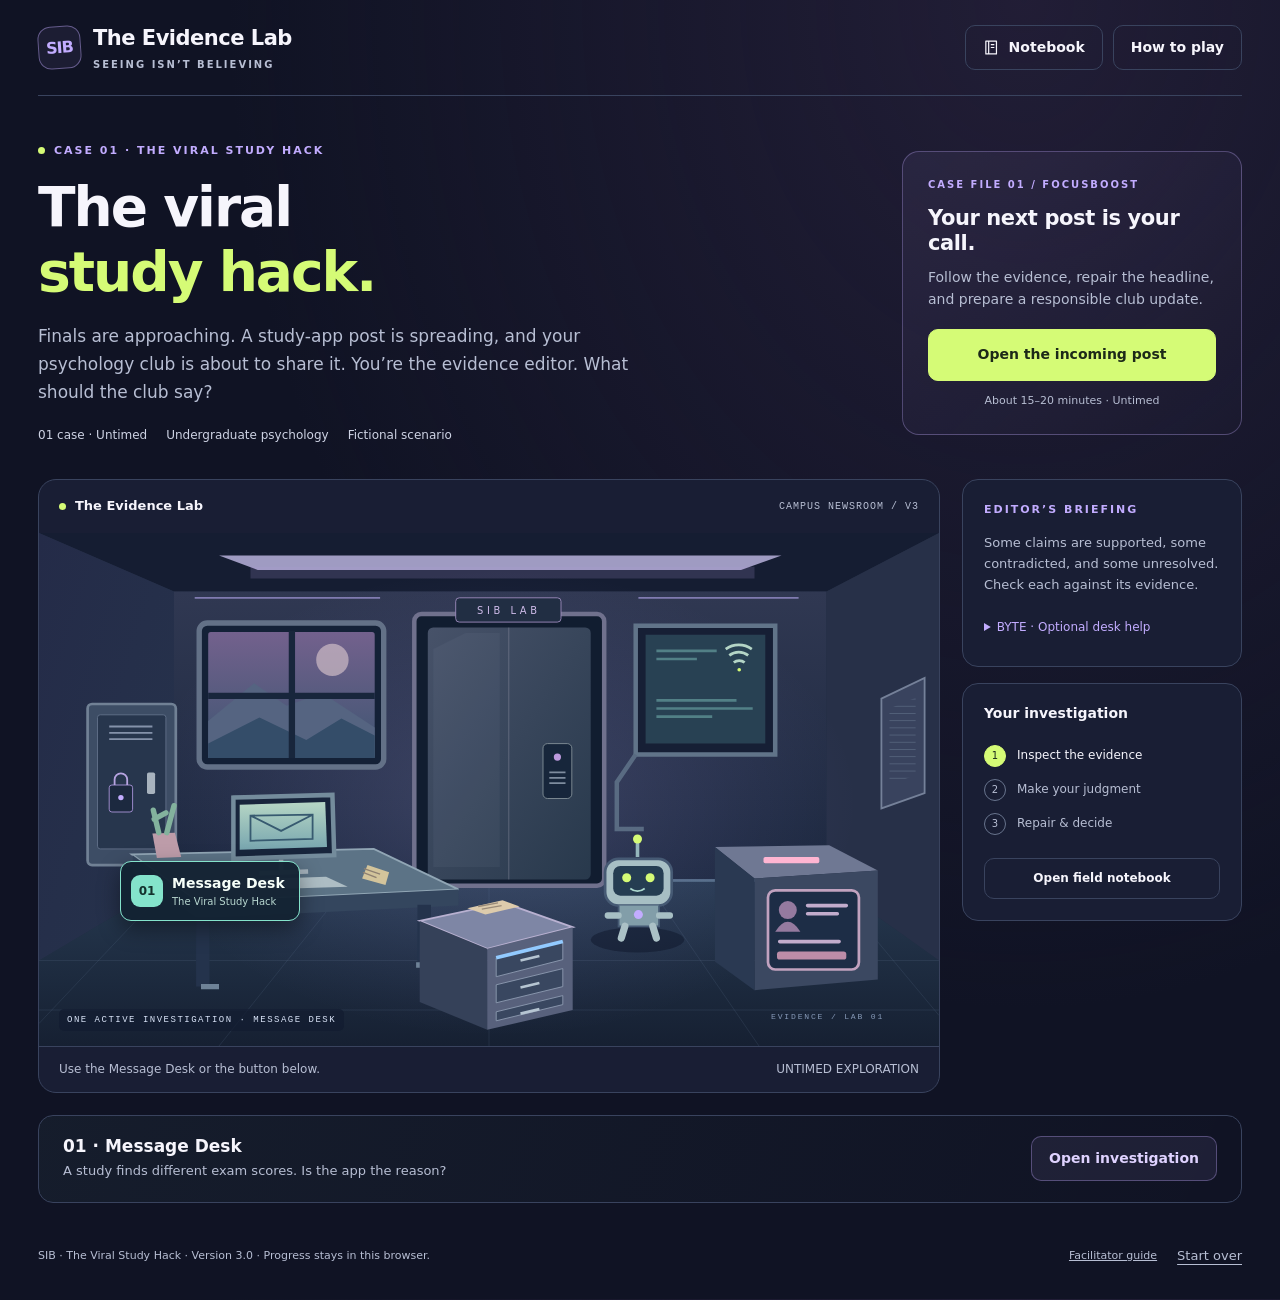
==== commit 718776bc: "Update SIB Evidence Lab to research version 3.0" ====
--- a/index.html
+++ b/index.html
@@ -5,7 +5,7 @@
 <meta name="viewport" content="width=device-width,initial-scale=1">
 <meta name="theme-color" content="#101324">
 <meta name="description" content="SIB: The Evidence Lab. An untimed psychology investigation about what a study can—and cannot—tell us.">
-<title>SIB: The Evidence Lab</title>
+<title>SIB: The Evidence Lab — The Viral Study Hack</title>
 <style>
 :root{color-scheme:dark;--bg:#101324;--panel:#191e34;--panel2:#222940;--ink:#f6f5fc;--muted:#b7bed3;--line:#39435e;--lime:#d5fb76;--purple:#c2acff;--mint:#84e3cb;--pink:#ffb5d2;font-family:Inter,ui-sans-serif,system-ui,-apple-system,BlinkMacSystemFont,"Segoe UI",sans-serif}
 *{box-sizing:border-box}body{margin:0;background:radial-gradient(ellipse at 80% 0%,#30264588,transparent 55%),var(--bg);color:var(--ink);font-size:16px;line-height:1.6}button,input{font:inherit}button{cursor:pointer}a{color:var(--lime)}button,a,input,summary{touch-action:manipulation}button{color:inherit}button:disabled{cursor:default}button:focus-visible,a:focus-visible,input:focus-visible,summary:focus-visible,[tabindex]:focus-visible{outline:3px solid var(--lime);outline-offset:4px}h1,h2,h3,p{margin-top:0}h1,h2,h3{line-height:1.18}svg{display:block}button svg{flex-shrink:0}button{border:0}button,a{ -webkit-tap-highlight-color:transparent}[hidden]{display:none!important}.shell{max-width:1320px;margin:auto;padding:0 38px}.skip{position:absolute;top:-100px;left:20px;background:var(--lime);color:#142115;padding:12px;z-index:100}.skip:focus{top:12px}.sr-only{position:absolute;width:1px;height:1px;overflow:hidden;clip-path:inset(50%);white-space:nowrap}.topbar{min-height:96px;display:flex;align-items:center;justify-content:space-between;gap:22px;border-bottom:1px solid var(--line)}.brand{display:flex;gap:12px;align-items:center;text-decoration:none;color:var(--ink);font-weight:800;letter-spacing:-.5px;font-size:21px}.brand-mark{display:grid;place-items:center;width:43px;height:43px;border:1px solid #c2acff70;border-radius:13px;background:#c2acff12;color:var(--purple);font-size:16px;letter-spacing:-1px;transform:rotate(-4deg)}.brand span:last-child{display:block;font-size:10px;letter-spacing:2px;color:var(--muted);font-weight:650;margin-top:1px}.tools{display:flex;gap:10px}.btn{display:inline-flex;align-items:center;justify-content:center;gap:9px;min-height:45px;border-radius:10px;padding:11px 17px;font-weight:650;font-size:14px;border:1px solid var(--line);background:transparent;text-decoration:none;color:var(--ink);line-height:1.4}.btn:hover{background:#ffffff09;border-color:#9aabc5}.btn.primary{background:var(--lime);color:#1c2918;border-color:var(--lime)}.btn.primary:hover{background:#e4ffa0}.btn.secondary{background:#c2acff15;border-color:#c2acff55;color:#dfd2ff}.btn.danger{border-color:#ffb5d266;color:var(--pink)}.btn.big{padding:14px 22px;min-height:52px}.text-btn{background:none;padding:8px 0;color:var(--muted);text-decoration:underline;text-underline-offset:4px;font-size:13px}.eyebrow{font-size:11px;font-weight:750;letter-spacing:2px;text-transform:uppercase;color:var(--purple);display:flex;align-items:center;gap:9px;margin-bottom:15px}.dot{height:7px;width:7px;background:var(--lime);border-radius:50%;display:inline-block}.hero{display:grid;grid-template-columns:1fr 340px;gap:60px;align-items:center;padding:46px 0 34px}.hero h1{font-size:clamp(36px,4.3vw,59px);letter-spacing:-2px;margin-bottom:17px}.hero h1 span{color:var(--lime)}.hero .lead{font-size:17px;color:var(--muted);max-width:600px;line-height:1.65;margin-bottom:20px}.tags{display:flex;gap:19px;flex-wrap:wrap;font-size:12px;color:#ced3e4}.tags span{display:flex;align-items:center;gap:7px}.mission{padding:25px;border:1px solid #c2acff50;border-radius:17px;background:linear-gradient(135deg,#c2acff13,#c2acff03)}.mission .eyebrow{font-size:10px;margin-bottom:13px}.mission h2{font-size:21px;letter-spacing:-.4px;margin-bottom:10px}.mission p{font-size:14px;color:var(--muted);margin-bottom:18px}.mission .btn{width:100%}.mission .small{font-size:11px;margin:11px 0 0;text-align:center;color:var(--muted)}.game-layout{display:grid;grid-template-columns:minmax(0,1fr) 280px;gap:22px}.room{border:1px solid var(--line);border-radius:18px;overflow:hidden;background:var(--panel)}.room-head{display:flex;align-items:center;justify-content:space-between;gap:10px;padding:16px 20px;font-size:13px;font-weight:650}.room-head small{font:10px ui-monospace,monospace;letter-spacing:1.7px;color:var(--muted)}.room-head .room-label{display:flex;align-items:center;gap:9px}.room-scene{position:relative;aspect-ratio:1000/570;isolation:isolate}.room-art{width:100%;height:100%;position:absolute;inset:0}.hotspot{position:absolute;left:9%;top:64%;display:flex;align-items:center;gap:9px;background:#132332f5;border:1px solid var(--mint);border-radius:11px;box-shadow:0 8px 22px #0006;padding:10px 14px 10px 10px;text-align:left;color:#f6fff9;max-width:80%}.hotspot:hover{background:#25404a;transform:translateY(-2px)}.pin{display:grid;place-items:center;width:32px;height:32px;background:var(--mint);color:#13312d;border-radius:9px;font-size:12px;font-weight:800}.hotspot strong{display:block;font-size:14px}.hotspot small{display:block;font-size:10px;color:#b8d7d0}.scene-caption{position:absolute;bottom:15px;left:20px;font:9px ui-monospace,monospace;letter-spacing:1.5px;color:#dae4f8;background:#131c30ba;padding:6px 8px;border-radius:5px}.room-bottom{padding:13px 20px;border-top:1px solid var(--line);color:var(--muted);font-size:12px;display:flex;justify-content:space-between;gap:15px}.rail{display:grid;align-content:start;gap:16px}.rail section{padding:21px;border:1px solid var(--line);border-radius:16px;background:var(--panel)}.mentor-header{display:flex;align-items:center;gap:11px;margin-bottom:15px}.bot{width:42px;height:42px;border-radius:12px;display:grid;place-items:center;color:var(--mint);background:#84e3cb12;border:1px solid #84e3cb40}.mentor-header strong{font-size:14px;letter-spacing:1px;display:block}.mentor-header small{font-size:9px;letter-spacing:1px;color:var(--muted)}.rail p{font-size:13px;color:var(--muted);margin:0}.rail h2{font-size:14px;margin:0 0 17px}.steps{list-style:none;padding:0;margin:0 0 17px}.steps li{display:flex;align-items:center;gap:11px;font-size:12px;color:var(--muted);padding:6px 0}.step-dot{width:22px;height:22px;border:1px solid #68748d;border-radius:50%;display:grid;place-items:center;font-size:10px}.steps li.active{color:var(--ink)}.steps li.active .step-dot{background:var(--lime);color:#19261c;border-color:var(--lime)}.rail .btn{width:100%;font-size:12px;min-height:41px}.station-strip{display:flex;justify-content:space-between;align-items:center;gap:25px;background:linear-gradient(110deg,#84e3cb0c,transparent);border:1px solid var(--line);border-radius:15px;padding:20px 24px;margin-top:22px}.station-strip h2{font-size:17px;margin-bottom:5px}.station-strip p{font-size:13px;margin:0;color:var(--muted)}.footer{display:flex;align-items:center;justify-content:space-between;gap:22px;padding:25px 0;margin-top:10px;font-size:11px;color:var(--muted)}.footer-links{display:flex;align-items:center;gap:20px}.footer a{color:var(--muted)}.notice{padding:12px 16px;background:#463823;border:1px solid #ac8c5f;color:#ffdfae;margin-top:16px;border-radius:9px;font-size:13px}.completion{border:1px solid #d5fb7655;padding:26px;margin-top:24px;border-radius:17px;background:#d5fb7609}.completion h2{font-size:25px;margin:8px 0 12px}.completion p{color:var(--muted);max-width:760px}.completion .bulletin{border:0;padding:0;margin:12px 0 22px;color:var(--ink);font-size:19px}.actions{display:flex;gap:10px;flex-wrap:wrap}.modal{width:min(1000px,calc(100% - 36px));max-height:90vh;max-height:90dvh;padding:0;border:1px solid #59617d;border-radius:20px;background:var(--bg);color:var(--ink);box-shadow:0 28px 100px #0008;overflow:auto}.modal::backdrop{background:#070a18c9;backdrop-filter:blur(5px)}body:has(dialog[open]){overflow:hidden}.modal-head{padding:24px 28px 19px;display:flex;justify-content:space-between;gap:20px;border-bottom:1px solid var(--line);background:var(--panel)}.modal-head .eyebrow{font-size:9px;margin-bottom:8px}.modal h2{font-size:25px;letter-spacing:-.5px;margin:0}.close{height:40px;width:40px;display:grid;place-items:center;flex-shrink:0;border:1px solid var(--line);border-radius:10px;background:transparent;font-size:26px;line-height:1}.close:hover{background:#ffffff10}.modal-body{padding:26px 28px 29px}.modal-body p{color:var(--muted)}.claim{border:1px solid #c2acff55;background:#c2acff0b;border-radius:13px;padding:21px 23px;margin-bottom:22px}.claim .eyebrow{margin-bottom:8px;font-size:9px}.claim blockquote{font-size:23px;font-weight:650;letter-spacing:-.4px;line-height:1.35;margin:0 0 10px}.claim p{font-size:12px;margin:0;color:var(--muted)}.section-heading{font-size:16px;margin:0 0 8px}.help-text{font-size:13px;margin:0 0 16px}.evidence-grid{display:grid;grid-template-columns:repeat(3,1fr);gap:12px;align-items:start;margin-bottom:15px}.evidence{background:var(--panel);border:1px solid var(--line);border-radius:12px;overflow:hidden}.evidence summary{padding:17px 14px;cursor:pointer;list-style:none;display:flex;align-items:center;gap:10px;font-size:14px;font-weight:650;min-height:60px}.evidence summary::-webkit-details-marker{display:none}.evidence summary::after{content:'+';font-weight:400;font-size:20px;margin-left:auto;color:var(--purple)}.evidence[open] summary::after{content:'−'}.evidence summary .letter{width:25px;height:25px;display:grid;place-items:center;border-radius:7px;color:var(--purple);background:#c2acff18;font-size:11px;flex-shrink:0}.evidence .card-content{padding:0 16px 17px;font-size:14px}.evidence .card-content p{margin:0;color:#d0d5e5}.results{width:100%;border-collapse:collapse;margin:5px 0 10px;font-size:12px}.results th{text-align:left;font-weight:500;color:var(--muted);padding:6px 0}.results td{text-align:right;font-size:24px;color:var(--mint);font-weight:750;letter-spacing:-.5px}.results caption{caption-side:bottom;color:var(--muted);font-size:10px;text-align:left;padding-top:6px}.hint-bar{display:flex;align-items:center;gap:14px;margin-bottom:25px;flex-wrap:wrap}.hint-bar .btn{font-size:12px;min-height:39px;padding:8px 12px}.hint-bar p{font-size:13px;margin:0;color:#dfd2ff;flex:1;min-width:180px}.answer-area{border-top:1px solid var(--line);padding-top:22px}.answer-area h3{font-size:18px;margin-bottom:7px}.judgments{display:grid;grid-template-columns:.8fr 1.2fr;gap:24px;margin:19px 0 22px}fieldset{border:0;padding:0;margin:0;min-width:0}legend{font-weight:650;font-size:14px;margin:0 0 12px;padding:0;line-height:1.5}.choice{display:flex;align-items:flex-start;gap:10px;border:1px solid var(--line);border-radius:10px;padding:12px;margin-bottom:9px;font-size:13px;line-height:1.5;cursor:pointer;background:var(--panel)}.choice:has(input:checked){border-color:var(--purple);background:#c2acff15}.choice:hover{background:var(--panel2)}.choice input{accent-color:var(--purple);width:17px;height:17px;flex-shrink:0;margin:2px 0 0}.subnote{font-size:11px!important;margin:10px 0 0!important}.feedback-banner{font-size:11px;color:var(--mint);letter-spacing:1px;text-transform:uppercase;font-weight:750;margin:0 0 15px;display:block}.review-grid{display:grid;grid-template-columns:1fr 1fr;gap:15px;margin-bottom:22px}.review-card{background:var(--panel);border:1px solid var(--line);border-radius:12px;padding:18px}.review-card small{color:var(--purple);font-size:10px;font-weight:750;letter-spacing:1px;text-transform:uppercase}.review-card h3{font-size:15px;margin:9px 0}.review-card p{font-size:13px;margin:0}.feedback-explanation{border-left:3px solid var(--mint);padding:3px 0 3px 20px;margin:22px 0}.feedback-explanation h3{font-size:18px;margin-bottom:10px}.feedback-explanation p{font-size:14px;margin-bottom:8px}.bulletin{border:1px solid #d5fb7655;background:#d5fb7609;padding:21px;border-radius:12px;margin:22px 0}.bulletin .eyebrow{color:var(--lime);font-size:9px;margin-bottom:10px}.bulletin blockquote{font-size:19px;line-height:1.45;font-weight:600;margin:0}.takeaway{font-size:14px!important;color:var(--ink)!important}.note-row{padding:17px 0;border-bottom:1px solid var(--line)}.note-row:first-child{padding-top:0}.note-row h3{font-size:14px;margin:0 0 7px}.note-row p{margin:0;font-size:14px}.note-row small{display:block;margin-top:8px;color:var(--muted);font-size:11px}.notebook-actions{margin-top:24px}.plain-list{color:var(--muted);padding-left:21px}.plain-list li{margin-bottom:11px}.how-callout{border:1px solid var(--line);border-radius:12px;padding:17px;margin:20px 0;font-size:14px}.print-report{display:none}noscript{display:block;background:#493727;color:#ffe0bb;padding:20px;text-align:center}
@@ -15,6 +15,15 @@
 @media(max-width:360px){.rail{grid-template-columns:1fr}.tools .btn{font-size:10px;padding:7px}.brand{font-size:14px}.brand-mark{display:none}.hero h1{font-size:34px}.hotspot{top:52%}}
 @media(prefers-reduced-motion:reduce){*,*::before,*::after{scroll-behavior:auto!important;transition:none!important;animation:none!important}}
 @media print{:root{color-scheme:light}body{background:#fff!important;color:#182236!important;font:12pt/1.55 Georgia,serif}body>*{display:none!important}#printReport{display:block!important;color:#182236;padding:12mm;max-width:180mm;margin:auto}#printReport h1{font:700 25pt/1.2 system-ui,sans-serif;margin:0 0 6mm}#printReport h2{font:700 15pt/1.3 system-ui,sans-serif;margin-top:8mm}#printReport h3{font-size:12pt;margin-bottom:2mm}#printReport p{margin:0 0 4mm}#printReport .print-meta{border-block:1px solid #778294;padding:3mm 0;margin:6mm 0;font:10pt/1.5 system-ui,sans-serif}#printReport section{break-inside:avoid}#printReport .print-small{font:9pt/1.5 system-ui,sans-serif;color:#42516a}#printReport blockquote{margin:3mm 0;padding-left:5mm;border-left:3px solid #576d4c}#printReport ul{padding-left:5mm}}
+
+@media print{#printReport .note-row{break-inside:avoid;border-color:#8893a3}#printReport .note-row small{color:#42516a}#printReport .social-post{break-inside:avoid}#printReport .decision-note{background:none;border-color:#8391a4}}
+/* Version 2: campus post, investigation choices, and editorial finale. */
+.social-post{border:1px solid #78809d;border-radius:16px;background:linear-gradient(135deg,#252c48,#171d31);padding:24px;margin:16px 0 23px}.post-byline{display:flex;align-items:center;gap:12px;font-size:14px;margin-bottom:18px}.avatar{display:grid;place-items:center;flex-shrink:0;width:42px;height:42px;border-radius:50%;background:var(--purple);color:#211c35;font-weight:800}.post-byline small{display:block;font-size:11px;color:var(--muted)}.social-post blockquote{font-size:clamp(23px,3vw,31px);line-height:1.25;letter-spacing:-.6px;font-weight:750;margin:0 0 18px}.social-post .post-caption{font-size:14px;color:#d8def1}.simulation{display:inline-block;font:700 10px/1.4 ui-monospace,monospace;letter-spacing:1px;color:var(--mint);border:1px solid #84e3cb55;padding:5px 8px;border-radius:5px;margin-bottom:14px}.post-meta{font-size:12px!important;color:#bdc7da!important;border-top:1px solid var(--line);padding-top:13px;margin:16px 0 0!important}.chart{max-width:560px;background:#101729;border:1px solid #41506b;padding:17px;border-radius:10px;margin:15px 0}.chart figcaption{font-size:12px;color:#d6deee;margin-bottom:14px}.bar-row{display:grid;grid-template-columns:80px 1fr;gap:12px;align-items:center;margin:9px 0;font-size:12px}.bar-track{background:#2a344b;border-right:1px solid #6c7791;height:32px}.bar-fill{height:32px;background:var(--mint);color:#152f2b;display:flex;align-items:center;justify-content:flex-end;padding-right:9px;font-weight:800}.bar-fill.other{background:var(--purple);color:#271c40}.chart-axis{margin-left:92px;display:flex;justify-content:space-between;color:var(--muted);font-size:10px}.comment{padding:12px 0;border-bottom:1px solid var(--line)}.comment:last-child{border-bottom:0}.comment strong{font-size:12px;color:var(--purple)}.comment p{font-size:13px;margin:5px 0 0!important}.decision-note{background:#84e3cb0b;border:1px solid #84e3cb44;border-radius:10px;padding:17px;margin:18px 0}.decision-note p{font-size:14px;margin:5px 0 0;color:#d4e8e3}.editor-choice{font-size:16px;padding:17px}.editor-choice input{margin-top:4px}.editor-state{font-size:12px!important;color:var(--purple)!important}.final-artifact{max-width:780px}.final-artifact h3{font-size:26px;line-height:1.3;margin-bottom:17px}.completion .social-post p{max-width:none}.evidence-grid{grid-template-columns:1.1fr 1fr 1fr}.evidence-grid .chart{padding:10px}.evidence-grid .bar-row{grid-template-columns:62px 1fr;gap:8px;font-size:10px}.evidence-grid .chart-axis{margin-left:70px}.evidence-grid .chart figcaption{font-size:11px}.evidence-grid .bar-fill{padding-right:5px}.final-actions{display:grid;grid-template-columns:1fr 1fr;gap:12px;margin-top:22px}.final-actions .btn{min-height:60px}.optional-help{margin-top:14px;font-size:12px}.optional-help summary{cursor:pointer;color:var(--purple);padding:8px 0}.optional-help p{margin-top:6px}.feedback-banner{line-height:1.5}.room-head small{letter-spacing:1px}.post-chip{font-size:11px;color:var(--lime);letter-spacing:1px;text-transform:uppercase;font-weight:750}.print-report .social-post{border:1px solid #789;background:none;color:#172136;padding:15px}.print-report .social-post p,.print-report .social-post small{color:#172136}.print-report .avatar,.print-report .simulation{display:none}
+@media(max-width:800px){.evidence-grid{grid-template-columns:1fr}.evidence-grid .bar-row{grid-template-columns:80px 1fr;font-size:12px}.evidence-grid .chart-axis{margin-left:88px}}
+@media(max-width:580px){.social-post{padding:18px}.final-actions{grid-template-columns:1fr}.final-artifact h3{font-size:22px}.editor-choice{font-size:14px}.chart{padding:13px}.post-byline{font-size:12px}.bar-row{grid-template-columns:70px 1fr;gap:8px}.chart-axis{margin-left:78px}.hero h1{font-size:38px}}
+
+
+.judgments.equal{grid-template-columns:1fr 1fr}.source-entry{border-top:1px solid var(--line);padding-top:14px;margin-top:15px}.source-entry>strong{display:block;font-size:13px}.trace-btn{width:100%;font-size:12px;margin:8px 0;white-space:normal}.trace-result{border-left:2px solid var(--mint);padding-left:10px}.trace-result p{font-size:12px;margin-bottom:9px!important;overflow-wrap:anywhere}.source-id{font-size:11px;color:var(--mint)!important;margin-bottom:10px!important}.editor-response{border-left:3px solid var(--purple);padding-left:18px;margin:20px 0}.editor-response p{margin:6px 0}.error{color:#ffd19e;font-weight:650;margin:16px 0}.modal-head{position:sticky;top:0;z-index:5}.chart-axis{font-variant-numeric:tabular-nums}.print-report .social-post,.print-report .decision-note,.print-report .editor-response{background:none!important;color:inherit!important;border-color:#778294!important}.print-report p,.print-report h3,.print-report small{color:inherit!important}.print-report .simulation{color:inherit!important}.print-report .avatar{display:none}.print-report .final-artifact{break-inside:avoid}a,button{overflow-wrap:anywhere}@media(max-width:580px){.topbar{flex-wrap:wrap;padding-block:14px;gap:12px}.tools{margin-left:auto;flex-shrink:0}.tools .btn{white-space:nowrap;overflow-wrap:normal}.judgments.equal{grid-template-columns:1fr}.modal-head{position:static}.editor-response{font-size:14px}}@media print{.print-report .post-byline{display:block}.print-report .social-post{padding:0}.print-report .simulation{font-size:8pt}}
 </style>
 </head>
 <body>
@@ -30,15 +39,15 @@
   <a class="brand" href="#main" aria-label="SIB: The Evidence Lab"><div class="brand-mark" aria-hidden="true">SIB</div><div>The Evidence Lab<span>SEEING ISN’T BELIEVING</span></div></a>
   <nav class="tools" aria-label="Game tools"><button class="btn" data-action="notebook"><svg width="17" height="17" aria-hidden="true"><use href="#i-book"/></svg>Notebook</button><button class="btn" data-action="help">How to play</button></nav>
  </header>
- <div id="storageNotice" class="notice" role="status" hidden>Saving is unavailable in this browser. Keep this tab open to preserve your progress, and print your notebook before closing it.</div>
+ <div id="storageNotice" class="notice" role="status" hidden>Saving is unavailable in this browser. Keep this tab open to preserve your progress, and download or print your notebook before closing it.</div>
  <main id="main" tabindex="-1">
   <section class="hero" aria-labelledby="mainTitle">
-   <div><div class="eyebrow"><span class="dot"></span>A psychology investigation</div><h1 id="mainTitle">A bold claim.<br><span>What’s the evidence?</span></h1><p class="lead">You’re on the campus newsletter’s review team. A study-app headline is ready to run. Inspect the study and decide what the evidence actually establishes.</p><div class="tags"><span>01 case · Untimed</span><span>Undergraduate psychology</span><span>Fictional scenario</span></div></div>
-   <section class="mission" aria-labelledby="missionTitle"><div class="eyebrow">Case file 01 / FocusBoost</div><h2 id="missionTitle">Review before publication.</h2><p>Explore three evidence cards, make your call, then review a more accurate headline.</p><button class="btn primary big" id="enterBtn" data-action="case">Enter the lab <svg width="18" height="18" aria-hidden="true"><use href="#i-arrow"/></svg></button><p class="small">No countdown. Take the time you need.</p></section>
+   <div><div class="eyebrow"><span class="dot"></span>Case 01 · The Viral Study Hack</div><h1 id="mainTitle">The viral<br><span>study hack.</span></h1><p class="lead">Finals are approaching. A study-app post is spreading, and your psychology club is about to share it. You’re the evidence editor. What should the club say?</p><div class="tags"><span>01 case · Untimed</span><span>Undergraduate psychology</span><span>Fictional scenario</span></div></div>
+   <section class="mission" aria-labelledby="missionTitle"><div class="eyebrow">Case file 01 / FocusBoost</div><h2 id="missionTitle">Your next post is your call.</h2><p>Follow the evidence, repair the headline, and prepare a responsible club update.</p><button class="btn primary big" id="enterBtn" data-action="case">Enter the lab <svg width="18" height="18" aria-hidden="true"><use href="#i-arrow"/></svg></button><p class="small">About 15–20 minutes · Untimed</p></section>
   </section>
   <div class="game-layout">
    <section class="room" aria-label="Evidence Lab room. The Message Desk is the active investigation.">
-    <div class="room-head"><span class="room-label"><span class="dot"></span>The Evidence Lab</span><small>EKU / PSYCHOLOGY PILOT</small></div>
+    <div class="room-head"><span class="room-label"><span class="dot"></span>The Evidence Lab</span><small>CAMPUS NEWSROOM / V3</small></div>
     <div class="room-scene">
      <svg class="room-art" viewBox="0 0 1000 570" aria-hidden="true" focusable="false">
    <defs><linearGradient id="wall" x2="0" y2="1"><stop stop-color="#303852"/><stop offset="1" stop-color="#1b273e"/></linearGradient><linearGradient id="leftWall" x2="1" y2="1"><stop stop-color="#242b48"/><stop offset="1" stop-color="#26334c"/></linearGradient><linearGradient id="floor" x2="0" y2="1"><stop stop-color="#263950"/><stop offset="1" stop-color="#162032"/></linearGradient><linearGradient id="glass" x2="0" y2="1"><stop stop-color="#73618d"/><stop offset="1" stop-color="#3d5571"/></linearGradient><linearGradient id="doorGrad" x2="1" y2="1"><stop stop-color="#475269"/><stop offset="1" stop-color="#28394c"/></linearGradient><linearGradient id="screen" x2="0" y2="1"><stop stop-color="#b6d6c5"/><stop offset="1" stop-color="#78a6af"/></linearGradient><radialGradient id="glow"><stop stop-color="#c8bcff" stop-opacity=".17"/><stop offset="1" stop-color="#a296ff" stop-opacity="0"/></radialGradient><pattern id="vent" width="8" height="8" patternUnits="userSpaceOnUse"><path d="M0 0h8" stroke="#64758c" stroke-width="2"/></pattern></defs>
@@ -69,146 +78,80 @@
     </div>
     <div class="room-bottom"><span>Use the Message Desk or the button below.</span><span>UNTIMED EXPLORATION</span></div>
    </section>
-   <aside class="rail" aria-label="Companion and progress">
-    <section><div class="mentor-header"><div class="bot"><svg width="27" height="27" aria-hidden="true"><use href="#i-bot"/></svg></div><div><strong>BYTE</strong><small>YOUR LAB SIDEKICK</small></div></div><p id="mentorMessage">“Our job is to match the headline to the evidence. Start at the Message Desk.”</p></section>
-    <section><h2>Your investigation</h2><ol class="steps" aria-label="Investigation progress"><li id="step1"><span class="step-dot" aria-hidden="true">1</span><span>Inspect the evidence</span></li><li id="step2"><span class="step-dot" aria-hidden="true">2</span><span>Make your judgment</span></li><li id="step3"><span class="step-dot" aria-hidden="true">3</span><span>Review the bulletin</span></li></ol><button class="btn" data-action="notebook">Open field notebook</button></section>
+   <aside class="rail" aria-label="Briefing and progress">
+    <section><div class="eyebrow">Editor’s briefing</div><p id="mentorMessage">A popular post. A real-looking graph. A decision that needs evidence.</p><details class="optional-help"><summary>BYTE · Optional desk help</summary><p>Choose an evidence file, read at your own pace, and use the notebook to keep track. The room is scenery; no clues are hidden in it.</p></details></section>
+    <section><h2>Your investigation</h2><ol class="steps" aria-label="Investigation progress"><li id="step1"><span class="step-dot" aria-hidden="true">1</span><span>Inspect the evidence</span></li><li id="step2"><span class="step-dot" aria-hidden="true">2</span><span>Make your judgment</span></li><li id="step3"><span class="step-dot" aria-hidden="true">3</span><span>Repair &amp; decide</span></li></ol><button class="btn" data-action="notebook">Open field notebook</button></section>
    </aside>
   </div>
   <section class="station-strip" aria-labelledby="stationTitle"><div><h2 id="stationTitle">01 · Message Desk</h2><p>A study finds different exam scores. Is the app the reason?</p></div><button class="btn secondary" data-action="case" id="stationBtn">Open investigation <svg width="17" height="17" aria-hidden="true"><use href="#i-arrow"/></svg></button></section>
-  <section class="completion" id="completion" aria-labelledby="completionTitle" hidden><div class="eyebrow"><span class="dot"></span>Case reviewed</div><h2 id="completionTitle" tabindex="-1">Your bulletin is ready.</h2><p class="bulletin">“FocusBoost users earned higher exam scores in this study; the study did not establish that the app caused the difference.”</p><p>You’ve reviewed the explanation. Your notebook keeps the answer you submitted before feedback, alongside the evidence-based conclusion.</p><div class="actions"><button class="btn primary" data-action="notebook">View notebook</button><button class="btn" data-action="print">Print / save report</button><button class="btn" data-action="case">Review the case</button></div></section>
+  <section class="completion" id="completion" aria-labelledby="completionTitle" hidden><div class="eyebrow"><span class="dot"></span>Case complete</div><h2 id="completionTitle" tabindex="-1">Your editorial decision.</h2><div id="finalArtifact"></div><p>Your first responses and the reviewed evidence stay in your notebook.</p><div class="actions"><button class="btn primary" data-action="notebook">View notebook</button><button class="btn" data-action="print">Print / save report</button><button class="btn" data-action="csv">Download CSV</button><button class="btn" data-action="case">Review the case</button></div></section>
  </main>
- <footer class="footer"><span>A Seeing Isn’t Believing teaching prototype · Progress stays in this browser.</span><div class="footer-links"><a href="teacher-guide.html">Facilitator guide</a><button class="text-btn" data-action="reset">Start over</button></div></footer>
+ <footer class="footer"><span>SIB · The Viral Study Hack · Version 3.0 · Progress stays in this browser.</span><div class="footer-links"><a href="teacher-guide.html">Facilitator guide</a><button class="text-btn" data-action="reset">Start over</button></div></footer>
 </div>
 <dialog id="gameDialog" class="modal" aria-labelledby="dialogTitle"><div class="modal-head"><div><div class="eyebrow" id="dialogEyebrow">SIB / FIELD GUIDE</div><h2 id="dialogTitle" tabindex="-1"></h2></div><button class="close" data-action="close" aria-label="Close dialog">×</button></div><div class="modal-body" id="dialogBody"></div></dialog>
 <div class="sr-only" role="status" aria-live="polite" aria-atomic="true" id="announcer"></div>
 <article class="print-report" id="printReport" aria-label="Printable investigation report"></article>
 <script>
 'use strict';
-// This is a supported practice activity, not a secure examination.
-// No network requests, analytics, accounts, or research-upload service are used.
 (() => {
- const KEY = 'sib-evidence-lab.focusboost.v1';
- const CLAIM = 'Using FocusBoost causes students to earn higher exam scores.';
- const BULLETIN = 'FocusBoost users earned higher exam scores in this study; the study did not establish that the app caused the difference.';
- const TAKEAWAY = 'When a claim says something causes an outcome, check how the study addressed other explanations.';
- const CONCLUSIONS = {supports:'Supports the claim.',contradicts:'Contradicts the claim.',unresolved:'Leaves the claim unresolved.'};
- const REASONS = {average:'The higher average alone establishes that the app caused the difference.',confounding:'The groups differed in app use and other ways, so this comparison does not isolate the app’s effect.',impossible:'Students chose whether to use the app, which establishes that the app cannot help.'};
- const $ = id => document.getElementById(id);
- const esc = value => String(value ?? '').replace(/[&<>"']/g, ch => ({'&':'&amp;','<':'&lt;','>':'&gt;','"':'&quot;',"'":'&#39;'}[ch]));
- const fresh = () => ({version:1,started:false,draft:{conclusion:'',reason:''},hintUsed:false,submission:null,complete:false});
- function validKey(object,key){return typeof key === 'string' && Object.hasOwn(object,key);}
- function hydrate(raw){
-  const next=fresh();
-  if(!raw || raw.version!==1) return next;
-  next.started=raw.started===true;
-  next.hintUsed=raw.hintUsed===true;
-  if(validKey(CONCLUSIONS,raw.draft?.conclusion)) next.draft.conclusion=raw.draft.conclusion;
-  if(validKey(REASONS,raw.draft?.reason)) next.draft.reason=raw.draft.reason;
-  if(raw.submission && validKey(CONCLUSIONS,raw.submission.conclusion) && validKey(REASONS,raw.submission.reason)){
-   next.submission={conclusion:raw.submission.conclusion,reason:raw.submission.reason,hintUsed:raw.submission.hintUsed===true};
-   next.draft={conclusion:next.submission.conclusion,reason:next.submission.reason};
-   next.started=true;next.complete=raw.complete===true;
-  }
-  return next;
- }
- let state=fresh();
- try { const raw=localStorage.getItem(KEY); if(raw) state=hydrate(JSON.parse(raw)); }
- catch(e){ $('storageNotice').hidden=false; }
- let returnFocus=null;
- let currentView='';
- const openCards=new Set(); // Interface state only; no click history is recorded.
- function save(){try{localStorage.setItem(KEY,JSON.stringify(state));}catch(e){$('storageNotice').hidden=false;}}
- function announce(message){$('announcer').textContent=message;}
- function renderMain(){
-  $('enterBtn').innerHTML=(state.complete?'Review the case':state.submission?'Continue to bulletin':state.started?'Continue investigation':'Enter the lab')+' <svg width="18" height="18" aria-hidden="true"><use href="#i-arrow"/></svg>';
-  $('stationBtn').textContent=state.submission?'Review investigation':'Open investigation';
-  $('hotspotLabel').textContent=state.complete?'Case reviewed · Open again':'Inspect the FocusBoost claim';
-  $('mentorMessage').textContent=state.complete?'“The bulletin reports what was observed and keeps the cause open. That’s a useful distinction.”':state.submission?'“Read the explanation, then add the reviewed bulletin to your notebook.”':'“Our job is to match the headline to the evidence. Start at the Message Desk.”';
-  const stage=state.complete?3:state.submission?2:state.started?1:0;
-  for(let i=1;i<=3;i++){
-   const item=$('step'+i);item.classList.toggle('active',i<=stage);
-   item.querySelector('.step-dot').textContent=(state.complete||(state.submission&&i<=2))?'✓':String(i);
-   item.removeAttribute('aria-current');
-   if(i===Math.min(stage+1,3)&&!state.complete)item.setAttribute('aria-current','step');
-  }
-  $('completion').hidden=!state.complete;
- }
- function show(view,title,html,eyebrow='SIB / FIELD GUIDE'){
-  const dialog=$('gameDialog');
-  if(!dialog.open)returnFocus=document.activeElement;
-  currentView=view;
-  $('dialogTitle').textContent=title;$('dialogEyebrow').textContent=eyebrow;$('dialogBody').innerHTML=html;
-  if(!dialog.open)dialog.showModal();
-  dialog.scrollTop=0;$('dialogTitle').focus({preventScroll:true});
- }
- function close(){ $('gameDialog').close(); }
- $('gameDialog').addEventListener('close',()=>{currentView='';if(returnFocus?.isConnected)returnFocus.focus({preventScroll:true});});
- function evidence(){return `<div class="evidence-grid">
-  <details class="evidence" data-card="results" ${openCards.has('results')?'open':''}><summary><span class="letter">A</span>Results</summary><div class="card-content"><p>App users earned higher average exam scores.</p><table class="results"><caption>Fictional exam averages, out of 100.</caption><tbody><tr><th scope="row">App users</th><td>78</td></tr><tr><th scope="row">Nonusers</th><td>70</td></tr></tbody></table></div></details>
-  <details class="evidence" data-card="method" ${openCards.has('method')?'open':''}><summary><span class="letter">B</span>Study method</summary><div class="card-content"><p>Students chose whether to use the app. Researchers compared the existing groups without adjusting for other differences.</p></div></details>
-  <details class="evidence" data-card="differences" ${openCards.has('differences')?'open':''}><summary><span class="letter">C</span>Other differences</summary><div class="card-content"><p>App users also reported spending more time studying.</p></div></details>
- </div>`;}
- function options(name,items){return Object.entries(items).map(([key,label])=>`<label class="choice"><input type="radio" name="${name}" value="${key}" ${state.draft[name]===key?'checked':''} required><span>${esc(label)}</span></label>`).join('');}
- function openCase(){
-  state.started=true;save();renderMain();
-  if(state.submission){showFeedback();return;}
-  show('case','Message Desk',`<div class="claim"><div class="eyebrow">Campus newsletter / Draft claim</div><blockquote>“${CLAIM}”</blockquote><p>FocusBoost, the study, and all results are fictional. This is a practice case, not EKU research.</p></div>
-   <h3 class="section-heading">Inspect the evidence</h3><p class="help-text">Open the cards in any order. You can refer back to them while making your decision.</p>${evidence()}
-   <div class="hint-bar"><button class="btn secondary" data-action="hint" aria-expanded="${state.hintUsed}" aria-controls="hintText">${state.hintUsed?'Hint available below':'Need a hint?'}</button><p id="hintText" role="status" ${state.hintUsed?'':'hidden'}>What else could explain the difference between these groups?</p></div>
-   <form id="judgmentForm" class="answer-area"><h3>Make your call</h3><p class="help-text">Judge the causal claim above using the available evidence.</p><div class="judgments"><fieldset><legend>1. What does the available evidence establish about the claim?</legend>${options('conclusion',CONCLUSIONS)}</fieldset><fieldset><legend>2. Which reason best supports your answer?</legend>${options('reason',REASONS)}</fieldset></div><button class="btn primary big" type="submit">Submit &amp; review evidence <svg width="18" height="18" aria-hidden="true"><use href="#i-arrow"/></svg></button><p class="subnote">Choose one response in each group. Your submitted answer stays in your notebook when feedback appears.</p></form>`,'CASE FILE 01 / FOCUSBOOST');
-  document.querySelectorAll('[data-card]').forEach(detail=>detail.addEventListener('toggle',()=>{if(detail.open)openCards.add(detail.dataset.card);else openCards.delete(detail.dataset.card);}));
- }
- function conclusionFeedback(key){return {supports:'The higher scores are an observation. They do not establish that the app caused the difference.',contradicts:'The comparison does not rule out an app effect. A limit in the study is not evidence that the app cannot help.',unresolved:'This fits the evidence: the comparison does not settle the causal claim.'}[key];}
- function reasonFeedback(key){return {average:'The average difference alone cannot separate the app’s effect from other differences between the groups.',confounding:'This identifies the central limitation: app use and other group differences have not been separated.',impossible:'Self-selection limits the causal conclusion, but does not establish that the app has no effect.'}[key];}
- function showFeedback(){
-  const first=state.submission;
-  show('feedback','What can we conclude?',`<span class="feedback-banner">Your submitted answer is saved</span><div class="review-grid"><section class="review-card"><small>Your conclusion</small><h3>${esc(CONCLUSIONS[first.conclusion])}</h3><p>${conclusionFeedback(first.conclusion)}</p></section><section class="review-card"><small>Your reason</small><h3>${esc(REASONS[first.reason])}</h3><p>${reasonFeedback(first.reason)}</p></section></div>
-   <div class="feedback-explanation"><h3>The causal claim remains unresolved.</h3><p>The app users earned higher scores, but the groups also differed in other ways. This comparison cannot establish whether the app caused the difference.</p><p>The app might help, but these results alone do not settle that question. More study time is another possible explanation; these cards do not establish its causal role either.</p></div>
-   <h3 class="section-heading">Revisit the evidence</h3><p class="help-text">All three cards remain available.</p>${evidence()}
-   <div class="bulletin"><div class="eyebrow">Reviewed bulletin / Suggested wording</div><blockquote>“${BULLETIN}”</blockquote></div><p class="takeaway"><strong>A rule to take with you:</strong> ${TAKEAWAY}</p>
-   <button class="btn primary big" data-action="complete">${state.complete?'Return to completed case':'Add reviewed bulletin to notebook'}</button><p class="subnote">Completion means you reviewed the explanation. It does not require a correct first answer.</p>`,'CASE FILE 01 / EVIDENCE REVIEW');
- }
- function notebook(){
-  const first=state.submission;
-  let responses=first?`<div class="note-row"><h3>Your submitted conclusion · Before feedback</h3><p>${esc(CONCLUSIONS[first.conclusion])}</p></div><div class="note-row"><h3>Your submitted reason · Before feedback</h3><p>${esc(REASONS[first.reason])}</p><small>Hint used before submission: ${first.hintUsed?'Yes':'No'}.</small></div>`:`<div class="note-row"><h3>No answer submitted yet</h3><p>${state.draft.conclusion?'Draft conclusion: '+esc(CONCLUSIONS[state.draft.conclusion]):'Open the Message Desk to investigate the claim.'}</p>${state.draft.reason?'<p>Draft reason: '+esc(REASONS[state.draft.reason])+'</p>':''}<small>You can change draft choices before submitting.</small></div>`;
-  if(first)responses+=`<div class="note-row"><h3>Evidence-based conclusion</h3><p>The causal claim remains unresolved. The existing groups differed in app use and other ways; the study did not isolate the app’s effect.</p></div><div class="bulletin"><div class="eyebrow">Reviewed bulletin</div><blockquote>“${BULLETIN}”</blockquote></div><p class="takeaway">${TAKEAWAY}</p>`;
-  show('notebook','Your field notebook',`<div class="note-row"><h3>Case 01 · FocusBoost</h3><p>“${CLAIM}”</p><small>Status: ${state.complete?'Case reviewed':first?'Answer submitted; bulletin review pending':state.started?'Investigation in progress':'Not started'}.</small></div>${responses}<div class="actions notebook-actions"><button class="btn primary" data-action="case">${state.complete?'Review case':first?'Continue review':'Open investigation'}</button><button class="btn" data-action="print">Print / save report</button></div><p class="subnote">This notebook is saved only in this browser. Nothing is submitted to your instructor automatically.</p>`,'SIB / FIELD NOTEBOOK');
- }
- function help(){show('help','How to play',`<ol class="plain-list"><li><strong>Open the Message Desk.</strong> You are checking a fictional headline for the campus newsletter.</li><li><strong>Explore three evidence cards.</strong> Open them in any order and revisit them when you need to. A hint is available.</li><li><strong>Choose a conclusion and a reason.</strong> Decide what the evidence establishes about the claim that the app causes higher scores.</li><li><strong>Review the explanation and bulletin.</strong> Add the reviewed bulletin to your notebook to finish. An incorrect first answer does not block completion.</li></ol><div class="how-callout"><strong>Take your time.</strong> There is no timer, score, or reward for opening cards. You are deciding what the evidence allows you to conclude.</div><p>Use Tab to move between controls; Enter or Space to open a card or activate a button; arrow keys to move through answer choices. Escape closes a dialog. There is no required sound or dragging.</p><p class="subnote">Progress is saved locally when your browser allows it. Use Start over between learners on a shared device. To keep a personal copy, open the notebook and choose Print / save report.</p><button class="btn primary" data-action="case">Open the Message Desk</button>`);}
- function confirmReset(){show('reset','Start a new investigation?',`<p>This clears this case’s saved choices, submitted answer, hint use, and completion in this browser. Print your notebook first if you want to keep a copy.</p><div class="actions"><button class="btn" data-action="close">Keep my progress</button><button class="btn danger" data-action="confirm-reset">Clear progress &amp; start over</button></div>`);}
- function report(){
-  const first=state.submission;
-  $('printReport').innerHTML=`<p class="print-small">SEEING ISN’T BELIEVING · UNDERGRADUATE PSYCHOLOGY</p><h1>SIB: The Evidence Lab</h1><p>Case 01 · FocusBoost · Investigation report</p><div class="print-meta">Status: ${state.complete?'Case reviewed':first?'Answer submitted; bulletin review pending':state.started?'Investigation in progress':'Not started'}<br>Fictional practice case · No name or student ID requested</div><section><h2>The claim</h2><p>“${CLAIM}”</p></section><section><h2>Submitted answer before feedback</h2>${first?`<h3>Conclusion</h3><p>${esc(CONCLUSIONS[first.conclusion])}</p><h3>Reason</h3><p>${esc(REASONS[first.reason])}</p><p class="print-small">Hint used before submission: ${first.hintUsed?'Yes':'No'}.</p>`:'<p>No answer submitted yet.</p>'}</section>${first?`<section><h2>What the evidence supports</h2><p>The causal claim remains unresolved. App users averaged 78 and nonusers 70. Students chose whether to use the app, and app users reported more study time. The comparison did not adjust for other group differences.</p><p>These results do not establish that the app caused higher scores, or that it could not help.</p></section><section><h2>Reviewed bulletin</h2><blockquote>${BULLETIN}</blockquote><p><strong>Takeaway:</strong> ${TAKEAWAY}</p></section>`:''}<section><h2>Optional discussion</h2><p>What, if anything, was confusing?</p><p>What additional evidence would help resolve the causal claim?</p></section><p class="print-small">A local practice summary, not a validated assessment, research record, or proof of learning. This file does not automatically send responses anywhere. Version 1.0.</p>`;
- }
- document.addEventListener('change',event=>{
-  if(event.target.matches('#judgmentForm input')&&!state.submission){state.draft[event.target.name]=event.target.value;save();}
- });
- document.addEventListener('submit',event=>{
-  if(event.target.id!=='judgmentForm')return;
-  event.preventDefault();
-  if(state.submission)return;
-  const data=new FormData(event.target);const conclusion=data.get('conclusion'),reason=data.get('reason');
-  if(!validKey(CONCLUSIONS,conclusion)||!validKey(REASONS,reason))return;
-  state.submission={conclusion,reason,hintUsed:state.hintUsed};state.draft={conclusion,reason};
-  save();renderMain();showFeedback();announce('Answer saved. Review the evidence explanation.');
- });
- document.addEventListener('click',event=>{
-  const trigger=event.target.closest('[data-action]');if(!trigger)return;
-  switch(trigger.dataset.action){
-   case 'case':openCase();break;
-   case 'close':close();break;
-   case 'notebook':notebook();break;
-   case 'help':help();break;
-   case 'hint':state.hintUsed=true;save();$('hintText').hidden=false;trigger.setAttribute('aria-expanded','true');trigger.textContent='Hint available below';break;
-   case 'complete':if(!state.submission)break;state.complete=true;save();renderMain();returnFocus=$('completionTitle');close();$('completionTitle').focus();$('completion').scrollIntoView({block:'center',behavior:'auto'});announce('Case reviewed. Your bulletin and first submitted answer are in the notebook.');break;
-   case 'print':report();window.print();break;
-   case 'reset':confirmReset();break;
-   case 'confirm-reset':state=fresh();openCards.clear();save();renderMain();returnFocus=$('enterBtn');close();$('enterBtn').focus();announce('Progress cleared. Ready for a new investigation.');break;
-  }
- });
- window.addEventListener('beforeprint',report);
- renderMain();
+const VERSION='3.0.0-research', KEY='sib-evidence-lab.focusboost.v3';
+const CLAIM='FocusBoost raises exam scores by eight points!';
+const OBSERVATION='App users in this study averaged eight points more than nonusers.';
+const BULLETIN='FocusBoost users averaged eight points higher in this study.';
+const NOTE='Users averaged 78 and nonusers 70. Students chose app use, users reported more studying, and the comparison did not adjust for other differences. This study does not establish what caused the score difference.';
+const TAKEAWAY='Match the claim to what was measured. Trace its source, then check how the study addressed other explanations.';
+const LABELS={supports:'Supported',contradicts:'Contradicted',unresolved:'Unresolved'};
+const REASONS={average:'The score gap isolates the app’s effect despite the other differences.',confounding:'The score gap mixes app use with other differences between groups.',impossible:'The other group differences establish that the app has no effect.'};
+const HEADLINES={causal:'FocusBoost use raises student exam scores by eight points overall.',qualified:BULLETIN,noeffect:'FocusBoost use has no effect on student exam scores overall.'};
+const BASES={popularity:'The repost count shows how many people accepted the claim.',comparison:'The group averages describe a difference; self-selection leaves its cause unresolved.',replication:'The two posts show that separate studies reached the same conclusion.'};
+const LINKS={sprint:{name:'Study Sprint',quote:'App users averaged 78; nonusers averaged 70. Here is the survey.',path:'Study Sprint → FocusBoost student survey FB-01',note:'The post links directly to the survey summary. No new participants or results are reported.'},campus:{name:'Campus Catch-up',quote:'Sharing Study Sprint’s report of an eight-point score gap.',path:'Campus Catch-up → Study Sprint → Survey FB-01',note:'This repost links to Study Sprint. Following that citation returns to the same survey.'}};
+const valid=(dict,key)=>typeof key==='string'&&Object.hasOwn(dict,key);
+const esc=v=>String(v??'').replace(/[&<>"']/g,c=>({'&':'&amp;','<':'&lt;','>':'&gt;','"':'&quot;',"'":'&#39;'}[c]));
+const fresh=()=>({version:VERSION,started:false,briefed:false,draft:{observation:'',conclusion:'',reason:'',sources:''},hintUsed:false,submission:null,headlineDraft:'',headlineFirst:null,finalHeadline:null,basisDraft:'',basisFirst:null,basisAttempts:0,decision:null,finalBasis:null});
+function validCall(a){return a&&valid(LABELS,a.observation)&&valid(LABELS,a.conclusion)&&valid(REASONS,a.reason)&&['1','2'].includes(a.sources);}
+function submitCall(s,a){if(s.submission||!validCall(a))return false;s.submission={observation:a.observation,conclusion:a.conclusion,reason:a.reason,sources:a.sources,hintUsed:s.hintUsed};s.draft={...a};s.started=s.briefed=true;return true;}
+function submitHeadline(s,h){if(!s.submission||s.finalHeadline||!valid(HEADLINES,h))return false;s.headlineFirst??=h;s.headlineDraft=h;if(h==='qualified')s.finalHeadline=h;return true;}
+function finalize(s,action,basis){if(!s.finalHeadline||s.decision||!['publish','hold'].includes(action)||!valid(BASES,basis))return false;s.basisFirst??=basis;s.basisAttempts++;s.basisDraft=basis;if(basis!=='comparison')return false;s.finalBasis=basis;s.decision=action;return true;}
+function hydrate(raw){const s=fresh();if(!raw||raw.version!==VERSION)return s;s.started=raw.started===true;s.briefed=raw.briefed===true;s.hintUsed=raw.hintUsed===true;
+for(const [k,dict] of [['observation',LABELS],['conclusion',LABELS],['reason',REASONS],['sources',{'1':1,'2':2}]])if(valid(dict,raw.draft?.[k]))s.draft[k]=raw.draft[k];
+if(validCall(raw.submission)){submitCall(s,raw.submission);s.submission.hintUsed=raw.submission.hintUsed===true;if(valid(HEADLINES,raw.headlineDraft))s.headlineDraft=raw.headlineDraft;if(valid(HEADLINES,raw.headlineFirst)){s.headlineFirst=raw.headlineFirst;if(raw.finalHeadline==='qualified'){s.finalHeadline='qualified';s.headlineDraft='qualified';}if(valid(BASES,raw.basisDraft))s.basisDraft=raw.basisDraft;if(valid(BASES,raw.basisFirst))s.basisFirst=raw.basisFirst;s.basisAttempts=Number.isSafeInteger(raw.basisAttempts)&&raw.basisAttempts>=0?raw.basisAttempts:0;if(s.finalHeadline&&['publish','hold'].includes(raw.decision)&&raw.finalBasis==='comparison'){s.decision=raw.decision;s.finalBasis=raw.finalBasis;}}}return s;}
+function row(s){const a=s.submission;return {material_version:VERSION,activity:'FocusBoost guided practice',first_observation:a?.observation??'',first_causal_claim:a?.conclusion??'',first_reason:a?.reason??'',first_source_count:a?.sources??'',hint_before_feedback:a?Number(a.hintUsed):'',observation_matches_key:a?Number(a.observation==='supports'):'',causal_claim_matches_key:a?Number(a.conclusion==='unresolved'):'',reason_matches_key:a?Number(a.reason==='confounding'):'',source_count_matches_key:a?Number(a.sources==='1'):'',first_headline_after_feedback:s.headlineFirst??'',final_headline:s.finalHeadline??'',first_editorial_basis:s.basisFirst??'',editorial_basis_attempts:s.basisAttempts,final_basis:s.finalBasis??'',editorial_action:s.decision??'',case_completed:Number(!!s.decision)};}
+function csvCell(v){let t=String(v??'');if(/^[\s]*[=+@\-]/.test(t))t="'"+t;return '"'+t.replace(/"/g,'""')+'"';}
+if(typeof module!=='undefined')module.exports={VERSION,fresh,hydrate,submitCall,submitHeadline,finalize,row,csvCell,validCall,esc};
+if(typeof document==='undefined')return;
+const $=id=>document.getElementById(id);let state=fresh(),storageOK=true,returnFocus=null;const openCards=new Set(),traced=new Set();
+try{state=hydrate(JSON.parse(localStorage.getItem(KEY)||'null'));}catch(e){storageOK=false;}
+function save(){try{localStorage.setItem(KEY,JSON.stringify(state));}catch(e){storageOK=false;}$('storageNotice').hidden=storageOK;}
+function announce(t){$('announcer').textContent=t;}
+function status(){return state.decision?'Editorial decision complete':state.finalHeadline?'Final decision pending':state.submission?'Evidence review complete':state.briefed?'Investigation in progress':'Ready to investigate';}
+function options(name,items,selected){return Object.entries(items).map(([key,label])=>`<label class="choice"><input type="radio" name="${name}" value="${key}" ${selected===key?'checked':''} required><span>${esc(label)}</span></label>`).join('');}
+function artifact(action){return `<article class="social-post final-artifact"><span class="simulation">SIMULATION · NOTHING IS POSTED ONLINE</span><div class="post-byline"><span class="avatar" aria-hidden="true">Ψ</span><div><strong>Campus Psychology Club</strong><small>${action==='publish'?'Revised club post':'Editorial hold notice'}</small></div></div><h3>${action==='publish'?BULLETIN:'The original causal headline is on hold.'}</h3><div class="decision-note"><strong>Evidence attached to your decision</strong><p>${NOTE}</p><p>Two posts trace to one survey, not two independent studies.</p></div><p class="post-caption">${action==='publish'?'We can report this observed difference while leaving its cause open. These results do not show that the app is ineffective.':'We are withholding the original causal wording. The observed difference remains supported; the app’s effect remains unresolved.'}</p></article><div class="editor-response"><strong>From the editor</strong><p>${action==='publish'?'“We have a useful finding to share, with the boundary clearly stated. That is ready for our simulated bulletin.”':'“The original wording stays off the bulletin. Your evidence note tells readers what we know and what still needs investigation.”'}</p></div>`;}
+function renderMain(){$('storageNotice').hidden=storageOK;$('enterBtn').textContent=state.decision?'Review your decision':state.submission?'Continue at the editor’s desk':state.started?'Continue investigation':'Open the incoming post';$('stationBtn').textContent=state.submission?'Review investigation':'Open investigation';$('hotspotLabel').textContent=state.decision?'Decision saved · Open again':'The Viral Study Hack';$('mentorMessage').textContent=state.decision?'Your bulletin connects an editorial decision to the evidence.':state.submission?'Your first answers are saved. Decide what the club can responsibly publish.':'Some claims are supported, some contradicted, and some unresolved. Check each against its evidence.';const done=state.decision?3:state.submission?2:0;for(let i=1;i<=3;i++){const item=$('step'+i);item.classList.toggle('active',i<=done||i===done+1);item.querySelector('.step-dot').textContent=i<=done?'✓':String(i);item.removeAttribute('aria-current');if(i===done+1)item.setAttribute('aria-current','step');}$('completion').hidden=!state.decision;$('finalArtifact').innerHTML=state.decision?artifact(state.decision):'';$('completionTitle').textContent=state.decision==='hold'?'The original post is on hold.':'Your revised club post is ready.';}
+function show(title,html,eyebrow='SIB / THE VIRAL STUDY HACK'){const d=$('gameDialog');if(!d.open)returnFocus=document.activeElement;$('dialogTitle').textContent=title;$('dialogEyebrow').textContent=eyebrow;$('dialogBody').innerHTML=html;if(!d.open)d.showModal();d.scrollTop=0;$('dialogTitle').focus({preventScroll:true});document.querySelectorAll('[data-card]').forEach(el=>el.addEventListener('toggle',()=>{if(el.open)openCards.add(el.dataset.card);else openCards.delete(el.dataset.card);}));}
+function close(){$('gameDialog').close();}$('gameDialog').addEventListener('close',()=>{if(returnFocus?.isConnected)returnFocus.focus({preventScroll:true});});
+function chart(){return `<figure class="chart" aria-label="Fictional exam averages out of 100: app users 78, nonusers 70. Bars start at zero."><figcaption>Average exam score · Out of 100</figcaption><div aria-hidden="true"><div class="bar-row"><span>App users</span><div class="bar-track"><span class="bar-fill" style="width:78%">78</span></div></div><div class="bar-row"><span>Nonusers</span><div class="bar-track"><span class="bar-fill other" style="width:70%">70</span></div></div><div class="chart-axis"><span>0</span><span>50</span><span>100</span></div></div></figure>`;}
+function incoming(){show('Your club wants to share this.',`<p>You’re the psychology club’s evidence editor. Your task is to decide what the club can responsibly tell students.</p><article class="social-post"><span class="simulation">FICTIONAL POST · FICTIONAL STUDY</span><div class="post-byline"><span class="avatar" aria-hidden="true">S</span><div><strong>Study Sprint</strong><small>@study-sprint · Campus study tips</small></div></div><blockquote>“${CLAIM}”</blockquote><p class="post-caption">Finals week upgrade? These averages have us convinced. Pass it on to your study group.</p>${chart()}<p class="post-meta">♡ 1.2K likes &nbsp; ↗ 240 reposts · Simulated counts</p></article><p class="help-text">All accounts, studies, results, and counts are invented. Make your own first call before discussing it with others.</p><button class="btn primary big" data-action="investigate">Investigate the post →</button>`,'INCOMING / CAMPUS FEED');}
+function trail(){return Object.entries(LINKS).map(([id,l])=>`<div class="source-entry"><strong>${l.name}</strong><p class="source-quote">“${l.quote}”</p><button type="button" class="btn trace-btn" data-action="trace" data-source="${id}" aria-controls="trace-${id}" aria-expanded="${traced.has(id)}">Trace ${l.name} citation</button><div id="trace-${id}" class="trace-result" ${traced.has(id)?'':'hidden'}><p><strong>${l.path}</strong></p><p>${l.note}</p></div></div>`).join('');}
+function evidence(){return `<div class="evidence-grid"><details class="evidence" data-card="study" ${openCards.has('study')?'open':''}><summary><span class="letter">01</span>Original study</summary><div class="card-content"><p class="source-id">Survey FB-01 · Fictional study summary</p><p><strong>How groups formed:</strong> Students chose whether to use FocusBoost. Researchers compared these groups without adjusting for other differences.</p><p style="margin-top:12px"><strong>Another difference:</strong> App users reported spending more time studying.</p></div></details><details class="evidence" data-card="graph" ${openCards.has('graph')?'open':''}><summary><span class="letter">02</span>Graph &amp; results</summary><div class="card-content"><p>Survey FB-01 reports averages of 78 for app users and 70 for nonusers, on the same exam out of 100.</p>${chart()}<p>The summary provides no sample size or uncertainty estimate. The graph displays the reported averages on a 0–100 scale.</p></div></details><details class="evidence" data-card="sources" ${openCards.has('sources')?'open':''}><summary><span class="letter">03</span>Follow the sources</summary><div class="card-content"><p>Two accounts discuss the result. Follow each citation to see what evidence it contains.</p>${trail()}</div></details></div>`;}
+function investigation(){if(state.submission){feedback();return;}state.started=state.briefed=true;save();renderMain();show('What does each claim deserve?',`<div class="claim"><div class="eyebrow">Headline under review</div><blockquote>“${CLAIM}”</blockquote><p>“Raises” claims that the app caused the score difference.</p></div><h3 class="section-heading">Choose a lead.</h3><p class="help-text">Open any file first. Follow the citations in “Follow the sources.” Evidence stays available while you decide.</p>${evidence()}<div class="hint-bar"><button class="btn secondary" data-action="hint" aria-expanded="${state.hintUsed}" aria-controls="hintText">Ask BYTE for a hint</button><p id="hintText" ${state.hintUsed?'':'hidden'}>Compare what was measured with what is claimed. What else could explain the difference?</p></div><form id="judgmentForm" class="answer-area"><h3>Make your evidence call.</h3><p class="help-text"><strong>Supported:</strong> follows from the supplied evidence. <strong>Contradicted:</strong> conflicts with it. <strong>Unresolved:</strong> it does not settle the claim. Judge each statement separately.</p><div class="judgments equal"><fieldset><legend>1. “${OBSERVATION}”</legend>${options('observation',LABELS,state.draft.observation)}</fieldset><fieldset><legend>2. “Using the app caused the eight-point score difference.”</legend>${options('conclusion',LABELS,state.draft.conclusion)}</fieldset></div><div class="judgments equal"><fieldset><legend>3. Which reason best fits the causal evidence?</legend>${options('reason',REASONS,state.draft.reason)}</fieldset><fieldset><legend>4. How many independent studies are behind these two posts?</legend>${options('sources',{'1':'One study','2':'Two studies'},state.draft.sources)}</fieldset></div><button class="btn primary big" type="submit">Save my call &amp; review evidence</button><p class="subnote">Choose one answer per group. Your first submitted choices stay unchanged. Opening files earns no points.</p></form>`,'INVESTIGATE / MESSAGE DESK');}
+function causalFeedback(k){return {supports:'The higher scores are observed, but this comparison does not establish that the app caused them.',contradicts:'The evidence does not rule out an app effect. An unresolved cause is not proof that the app cannot help.',unresolved:'Your causal judgment fits the evidence. You can retain it: the comparison does not isolate an app effect.'}[k];}
+function feedback(){if(!state.submission){investigation();return;}const a=state.submission;show('Keep the finding. Check the explanation.',`<span class="feedback-banner">Your first submitted answers are preserved</span><div class="review-grid"><section class="review-card"><small>Observed difference · Your answer: ${LABELS[a.observation]}</small><h3>The description is supported.</h3><p>${a.observation==='supports'?'Your judgment fits: ':'Revisit this judgment: '}78 minus 70 is eight. This is a description of these group averages, with no causal or population claim.</p></section><section class="review-card"><small>Causal claim · Your answer: ${LABELS[a.conclusion]}</small><h3>The cause is unresolved.</h3><p>${causalFeedback(a.conclusion)}</p></section><section class="review-card"><small>Your selected reason</small><h3>${esc(REASONS[a.reason])}</h3><p>${a.reason==='confounding'?'This identifies the inferential gap.':a.reason==='average'?'A difference alone cannot isolate an app effect.':'Self-selection limits the causal inference; it does not establish no effect.'} Study time is a possible alternative explanation, not a proven cause.</p></section><section class="review-card"><small>Independent studies · Your answer: ${a.sources}</small><h3>Two posts, one study.</h3><p>${a.sources==='1'?'You traced the shared origin.':'The accounts all lead back to survey FB-01.'} A repost is not an independent replication.</p></section></div><div class="feedback-explanation"><h3>An accurate graph can accompany an unsupported interpretation.</h3><p>${NOTE}</p><p><strong>Unresolved does not mean false.</strong> This study establishes neither a causal benefit nor app ineffectiveness. You can retain a justified judgment; you do not need to change every answer.</p></div><h3 class="section-heading">Revisit the evidence</h3>${evidence()}<button class="btn primary big" data-action="editor">Continue to the editor’s desk →</button>`,'REVIEW / EVIDENCE AND LIMITS');}
+function headlineFeedback(k){return {causal:'“Raises” asserts a causal increase that this comparison cannot establish.',qualified:'This reports the observed group difference within this study.',noeffect:'No effect is also a conclusion the comparison cannot establish.'}[k];}
+function editor(){if(!state.submission){openCase();return;}if(state.finalHeadline){editorReview();return;}show('What can the club say?',`<p>Choose a headline that fits the supplied evidence. The final bulletin will include the study’s limits.</p>${state.headlineFirst?`<div class="notice" role="status"><strong>Revisit your headline</strong><p>${headlineFeedback(state.headlineDraft)} Choose wording that describes the observed result.</p></div>`:''}<div class="decision-note"><strong>Evidence reviewed</strong><p>${NOTE}</p></div><form id="headlineForm"><fieldset><legend>Which headline can the evidence support?</legend>${options('headline',HEADLINES,state.headlineDraft)}</fieldset><button type="submit" class="btn primary big">Review my headline</button></form><p class="subnote">This is practice after feedback. Your first headline choice is kept separately.</p><button class="text-btn" data-action="feedback">Return to the evidence</button>`,'EDITOR’S DESK / HEADLINE');}
+function editorReview(error=''){if(!state.finalHeadline){editor();return;}show('Attach the evidence. Make the call.',`<section class="review-card"><small>Your first headline choice · After feedback</small><h3>${esc(HEADLINES[state.headlineFirst])}</h3><p>${headlineFeedback(state.headlineFirst)}</p></section><div class="bulletin"><div class="eyebrow">Your selected headline</div><blockquote>${BULLETIN}</blockquote><p class="takeaway">The study does not establish what caused the difference.</p></div>${state.decision?`${artifact(state.decision)}<button class="btn primary" data-action="finish">View completed case</button>`:`<form id="editorialForm"><fieldset><legend>Which evidence should justify the club’s final action?</legend>${options('basis',BASES,state.basisDraft)}</fieldset><p id="editorialError" tabindex="-1" class="error" role="alert">${error}</p><h3 class="section-heading">Choose an editorial action.</h3><p class="help-text">Both actions can be justified when linked to the evidence. Publishing uses the reviewed headline with its limits; holding withholds the original causal wording.</p><div class="final-actions"><button class="btn primary" type="submit" name="action" value="publish">Publish the revised post</button><button class="btn secondary" type="submit" name="action" value="hold">Hold the original post</button></div><p class="subnote">Simulation only. Nothing is posted online.</p></form>`}<button class="text-btn" data-action="feedback">Review the evidence again</button>`,'EDITOR’S DESK / FINAL DECISION');if(error)$('editorialError').focus();}
+function openCase(){state.started=true;save();renderMain();if(state.finalHeadline)editorReview();else if(state.headlineFirst)editor();else if(state.submission)feedback();else if(state.briefed)investigation();else incoming();}
+function savedResponses(){const a=state.submission;if(!a)return '<p>No evidence call submitted yet. Your draft can be resumed.</p>';return `<div class="note-row"><h3>First evidence call · Before feedback</h3><p>Observed difference: <strong>${LABELS[a.observation]}</strong><br>Causal claim: <strong>${LABELS[a.conclusion]}</strong><br>Reason: ${esc(REASONS[a.reason])}<br>Independent studies: ${a.sources}<br>Hint used: ${a.hintUsed?'Yes':'No'}</p></div><div class="note-row"><h3>Evidence key</h3><p>The observed difference is supported; its cause is unresolved. Other group differences were not separated from app use. The two posts trace to one survey.</p></div>${state.headlineFirst?`<div class="note-row"><h3>First headline choice · After feedback</h3><p>${HEADLINES[state.headlineFirst]}</p><small>${headlineFeedback(state.headlineFirst)}</small></div>`:''}${state.basisFirst?`<div class="note-row"><h3>First editorial evidence choice · After feedback</h3><p>${BASES[state.basisFirst]}</p><small>Evidence-choice submissions: ${state.basisAttempts}. This is guided practice.</small></div>`:''}${state.decision?artifact(state.decision):''}`;}
+function notebook(){show('Your editorial notebook',`<p class="help-text">FocusBoost · ${status()}</p>${savedResponses()}<div class="actions notebook-actions"><button class="btn primary" data-action="case">Continue / review case</button><button class="btn" data-action="print">Print / save report</button><button class="btn" data-action="csv">Download CSV</button><button class="btn" data-action="json">Download JSON</button></div><p class="subnote">Saved in this browser only. Nothing is automatically sent to your instructor.</p>`,'SIB / NOTEBOOK');}
+function help(){show('How to play',`<ol class="plain-list"><li>Read the incoming post as the club’s evidence editor.</li><li>Inspect the study, graph, and source trail. Use the citation buttons to follow each post back to its evidence.</li><li>Make your own first call on the two claims, the reason, and the number of studies.</li><li>Read the explanation. Keep a justified answer or reconsider one that goes beyond the evidence.</li><li>Choose a headline, attach decisive evidence, and publish a revised post or hold the original.</li></ol><div class="how-callout">Work at your own pace. There is no timer, leaderboard, hidden room clue, or reward for opening every file. BYTE’s hint is optional.</div><p>Use Tab between controls, Space or Enter to activate them, and arrow keys within radio groups. Escape closes the dialog.</p><p class="subnote">First answers stay unchanged. Print or download a notebook to keep a record. Use Start over between students on a shared device.</p><button class="btn primary" data-action="case">Continue</button>`);}
+function finish(){if(!state.decision)return;renderMain();returnFocus=$('completionTitle');close();$('completionTitle').focus();$('completion').scrollIntoView({block:'start',behavior:'auto'});announce('Your evidence-linked editorial decision is complete.');}
+function report(){$('printReport').innerHTML=`<p class="print-small">SIB · VERSION ${VERSION}</p><h1>The Viral Study Hack</h1><div class="print-meta">${status()} · Fictional classroom practice</div>${savedResponses()}<section><h2>Takeaway</h2><p>${TAKEAWAY}</p></section><p class="print-small">The first call follows investigation; headline and editorial tasks follow feedback. These are not independent pre/post tests. Completion does not establish learning or calibration.</p>`;}
+function download(kind){const r=row(state),keys=Object.keys(r),content=kind==='json'?JSON.stringify({activity:'SIB guided practice',...state,exportRow:r},null,2):'\uFEFF'+keys.map(csvCell).join(',')+'\r\n'+keys.map(k=>csvCell(r[k])).join(',')+'\r\n';const a=document.createElement('a'),url=URL.createObjectURL(new Blob([content],{type:kind==='json'?'application/json':'text/csv;charset=utf-8'}));a.href=url;a.download='SIB_FocusBoost_v3.'+kind;a.click();setTimeout(()=>URL.revokeObjectURL(url),1000);announce('Download requested. Check your browser downloads.');}
+document.addEventListener('change',e=>{const t=e.target;if(t.closest('#judgmentForm')&&!state.submission){state.draft[t.name]=t.value;save();}if(t.closest('#headlineForm')&&!state.finalHeadline){state.headlineDraft=t.value;save();}if(t.closest('#editorialForm')&&!state.decision){state.basisDraft=t.value;save();}});
+document.addEventListener('submit',e=>{const id=e.target.id;if(!['judgmentForm','headlineForm','editorialForm'].includes(id))return;e.preventDefault();const d=new FormData(e.target);if(id==='judgmentForm'){const a=Object.fromEntries(['observation','conclusion','reason','sources'].map(k=>[k,d.get(k)]));if(submitCall(state,a)){save();renderMain();feedback();}}else if(id==='headlineForm'){if(submitHeadline(state,d.get('headline'))){save();editor();}}else{const basis=d.get('basis'),action=e.submitter?.value;if(!valid(BASES,basis)||!['publish','hold'].includes(action))return;const ok=finalize(state,action,basis);save();if(ok)finish();else editorReview(basis==='popularity'?'Popularity measures attention. Choose evidence about the comparison and what it establishes.':'Tracing the citations shows one survey. Choose evidence about what that comparison can establish.');}});
+document.addEventListener('click',e=>{const b=e.target.closest('[data-action]');if(!b)return;switch(b.dataset.action){case 'case':openCase();break;case 'investigate':investigation();break;case 'close':close();break;case 'feedback':feedback();break;case 'editor':editor();break;case 'notebook':notebook();break;case 'help':help();break;case 'trace':{const id=b.dataset.source;if(!valid(LINKS,id))break;traced.add(id);$('trace-'+id).hidden=false;b.setAttribute('aria-expanded','true');announce(LINKS[id].path);break;}case 'hint':state.hintUsed=true;save();$('hintText').hidden=false;b.setAttribute('aria-expanded','true');announce($('hintText').textContent);break;case 'finish':finish();break;case 'print':report();window.print();break;case 'csv':case 'json':download(b.dataset.action);break;case 'reset':show('Start a new investigation?',`<p>This clears this version’s saved practice record in this browser. Save a copy first if you need it. The separate assessment has its own reset.</p><div class="actions"><button class="btn" data-action="json">Download current record</button><button class="btn" data-action="close">Keep my progress</button><button class="btn danger" data-action="confirm-reset">Clear progress &amp; start over</button></div>`);break;case 'confirm-reset':state=fresh();openCards.clear();traced.clear();save();renderMain();returnFocus=$('enterBtn');close();$('enterBtn').focus();announce('New investigation ready.');break;}});
+window.addEventListener('beforeprint',report);renderMain();
 })();
+
 </script>
 </body>
 </html>
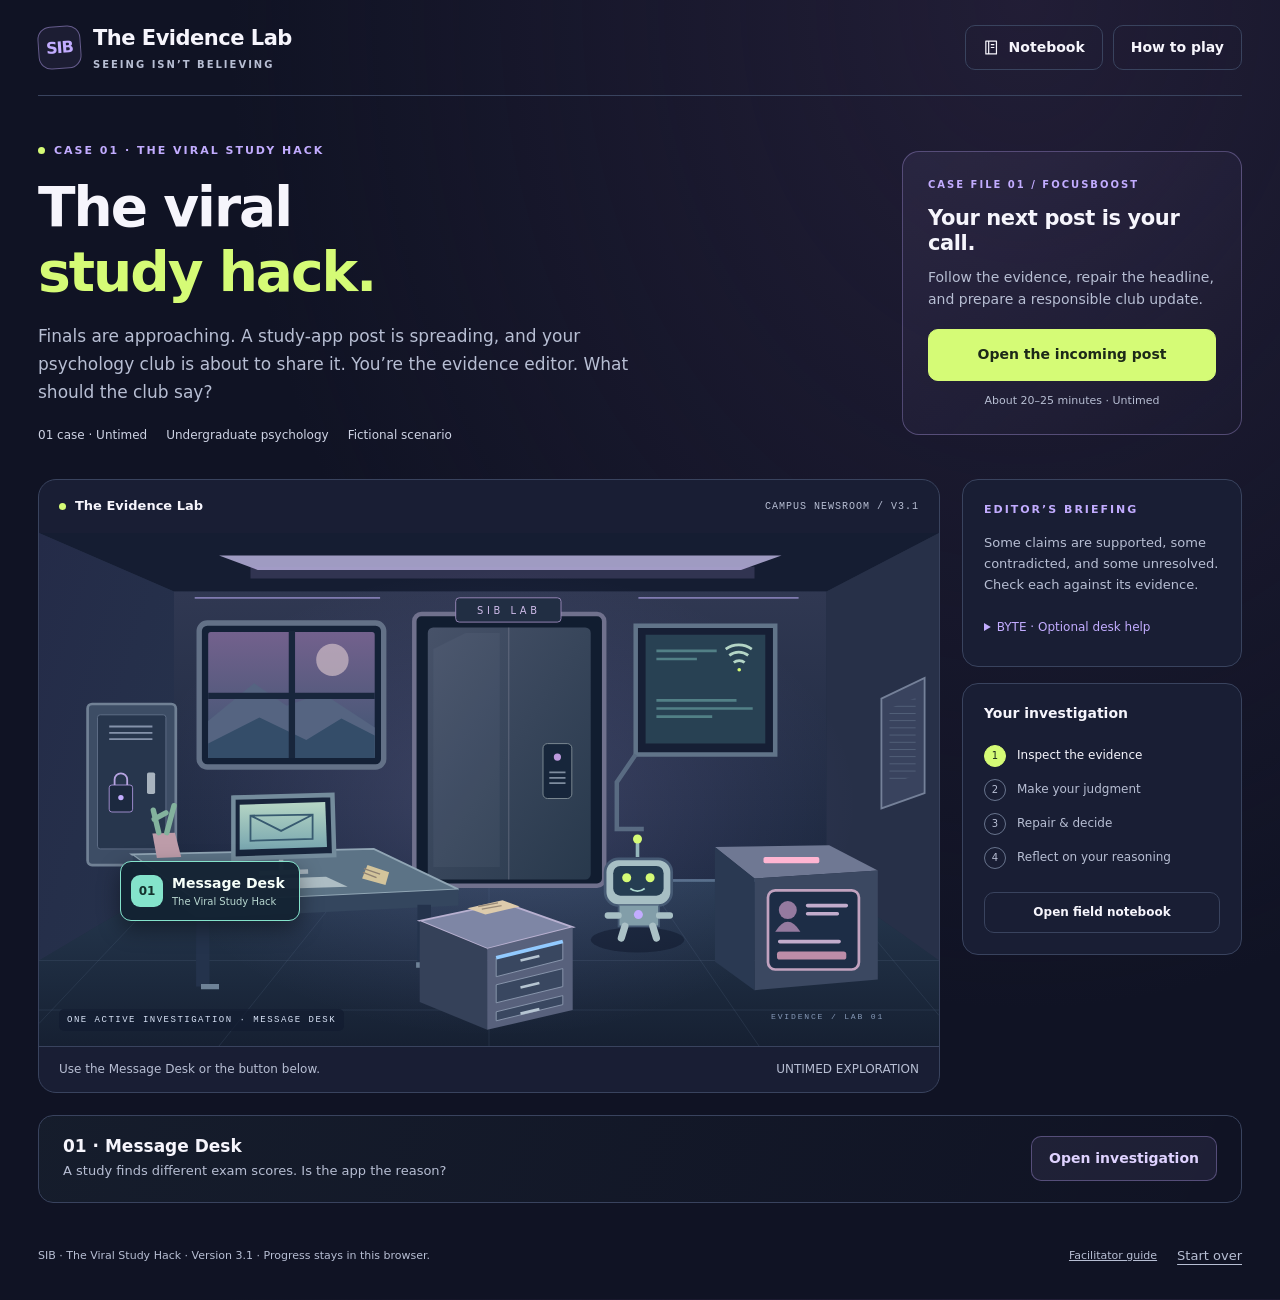
==== commit 7756acf7: "Add written reasoning and reflection — version 3.1" ====
--- a/index.html
+++ b/index.html
@@ -24,6 +24,10 @@
 
 
 .judgments.equal{grid-template-columns:1fr 1fr}.source-entry{border-top:1px solid var(--line);padding-top:14px;margin-top:15px}.source-entry>strong{display:block;font-size:13px}.trace-btn{width:100%;font-size:12px;margin:8px 0;white-space:normal}.trace-result{border-left:2px solid var(--mint);padding-left:10px}.trace-result p{font-size:12px;margin-bottom:9px!important;overflow-wrap:anywhere}.source-id{font-size:11px;color:var(--mint)!important;margin-bottom:10px!important}.editor-response{border-left:3px solid var(--purple);padding-left:18px;margin:20px 0}.editor-response p{margin:6px 0}.error{color:#ffd19e;font-weight:650;margin:16px 0}.modal-head{position:sticky;top:0;z-index:5}.chart-axis{font-variant-numeric:tabular-nums}.print-report .social-post,.print-report .decision-note,.print-report .editor-response{background:none!important;color:inherit!important;border-color:#778294!important}.print-report p,.print-report h3,.print-report small{color:inherit!important}.print-report .simulation{color:inherit!important}.print-report .avatar{display:none}.print-report .final-artifact{break-inside:avoid}a,button{overflow-wrap:anywhere}@media(max-width:580px){.topbar{flex-wrap:wrap;padding-block:14px;gap:12px}.tools{margin-left:auto;flex-shrink:0}.tools .btn{white-space:nowrap;overflow-wrap:normal}.judgments.equal{grid-template-columns:1fr}.modal-head{position:static}.editor-response{font-size:14px}}@media print{.print-report .post-byline{display:block}.print-report .social-post{padding:0}.print-report .simulation{font-size:8pt}}
+
+.writing-field{display:block;margin:23px 0 7px;font-weight:700}.writing-help{color:var(--muted);font-size:13px;margin-bottom:10px}.writing-box{display:block;width:100%;min-height:110px;resize:vertical;border:1px solid #8392ad;border-radius:10px;background:#12192c;color:var(--ink);padding:13px;font:inherit;line-height:1.6}.writing-box:focus-visible{outline:3px solid var(--lime);outline-offset:4px}.writing-box:disabled{opacity:.55}.written-answer{white-space:pre-wrap;overflow-wrap:anywhere;max-height:none}.reflection-original{border-left:3px solid var(--mint);padding:16px 20px;background:#84e3cb0a;margin:20px 0}.reflection-options{display:grid;grid-template-columns:1fr 1fr;gap:0 12px}.reflection-note{font-size:13px;color:var(--muted)}.reflection-options .choice{min-width:0}.reflection-review{border-top:1px solid var(--line);margin-top:24px;padding-top:20px}
+@media(max-width:580px){.reflection-options{grid-template-columns:1fr}.writing-box{font-size:16px}}
+@media print{.written-answer{color:#111!important;white-space:pre-wrap}.reflection-original{background:white;color:#111}.reflection-review{break-inside:auto}#printReport .reflection-review .note-row{break-inside:avoid}}
 </style>
 </head>
 <body>
@@ -43,11 +47,11 @@
  <main id="main" tabindex="-1">
   <section class="hero" aria-labelledby="mainTitle">
    <div><div class="eyebrow"><span class="dot"></span>Case 01 · The Viral Study Hack</div><h1 id="mainTitle">The viral<br><span>study hack.</span></h1><p class="lead">Finals are approaching. A study-app post is spreading, and your psychology club is about to share it. You’re the evidence editor. What should the club say?</p><div class="tags"><span>01 case · Untimed</span><span>Undergraduate psychology</span><span>Fictional scenario</span></div></div>
-   <section class="mission" aria-labelledby="missionTitle"><div class="eyebrow">Case file 01 / FocusBoost</div><h2 id="missionTitle">Your next post is your call.</h2><p>Follow the evidence, repair the headline, and prepare a responsible club update.</p><button class="btn primary big" id="enterBtn" data-action="case">Enter the lab <svg width="18" height="18" aria-hidden="true"><use href="#i-arrow"/></svg></button><p class="small">About 15–20 minutes · Untimed</p></section>
+   <section class="mission" aria-labelledby="missionTitle"><div class="eyebrow">Case file 01 / FocusBoost</div><h2 id="missionTitle">Your next post is your call.</h2><p>Follow the evidence, repair the headline, and prepare a responsible club update.</p><button class="btn primary big" id="enterBtn" data-action="case">Enter the lab <svg width="18" height="18" aria-hidden="true"><use href="#i-arrow"/></svg></button><p class="small">About 20–25 minutes · Untimed</p></section>
   </section>
   <div class="game-layout">
    <section class="room" aria-label="Evidence Lab room. The Message Desk is the active investigation.">
-    <div class="room-head"><span class="room-label"><span class="dot"></span>The Evidence Lab</span><small>CAMPUS NEWSROOM / V3</small></div>
+    <div class="room-head"><span class="room-label"><span class="dot"></span>The Evidence Lab</span><small>CAMPUS NEWSROOM / V3.1</small></div>
     <div class="room-scene">
      <svg class="room-art" viewBox="0 0 1000 570" aria-hidden="true" focusable="false">
    <defs><linearGradient id="wall" x2="0" y2="1"><stop stop-color="#303852"/><stop offset="1" stop-color="#1b273e"/></linearGradient><linearGradient id="leftWall" x2="1" y2="1"><stop stop-color="#242b48"/><stop offset="1" stop-color="#26334c"/></linearGradient><linearGradient id="floor" x2="0" y2="1"><stop stop-color="#263950"/><stop offset="1" stop-color="#162032"/></linearGradient><linearGradient id="glass" x2="0" y2="1"><stop stop-color="#73618d"/><stop offset="1" stop-color="#3d5571"/></linearGradient><linearGradient id="doorGrad" x2="1" y2="1"><stop stop-color="#475269"/><stop offset="1" stop-color="#28394c"/></linearGradient><linearGradient id="screen" x2="0" y2="1"><stop stop-color="#b6d6c5"/><stop offset="1" stop-color="#78a6af"/></linearGradient><radialGradient id="glow"><stop stop-color="#c8bcff" stop-opacity=".17"/><stop offset="1" stop-color="#a296ff" stop-opacity="0"/></radialGradient><pattern id="vent" width="8" height="8" patternUnits="userSpaceOnUse"><path d="M0 0h8" stroke="#64758c" stroke-width="2"/></pattern></defs>
@@ -80,13 +84,13 @@
    </section>
    <aside class="rail" aria-label="Briefing and progress">
     <section><div class="eyebrow">Editor’s briefing</div><p id="mentorMessage">A popular post. A real-looking graph. A decision that needs evidence.</p><details class="optional-help"><summary>BYTE · Optional desk help</summary><p>Choose an evidence file, read at your own pace, and use the notebook to keep track. The room is scenery; no clues are hidden in it.</p></details></section>
-    <section><h2>Your investigation</h2><ol class="steps" aria-label="Investigation progress"><li id="step1"><span class="step-dot" aria-hidden="true">1</span><span>Inspect the evidence</span></li><li id="step2"><span class="step-dot" aria-hidden="true">2</span><span>Make your judgment</span></li><li id="step3"><span class="step-dot" aria-hidden="true">3</span><span>Repair &amp; decide</span></li></ol><button class="btn" data-action="notebook">Open field notebook</button></section>
+    <section><h2>Your investigation</h2><ol class="steps" aria-label="Investigation progress"><li id="step1"><span class="step-dot" aria-hidden="true">1</span><span>Inspect the evidence</span></li><li id="step2"><span class="step-dot" aria-hidden="true">2</span><span>Make your judgment</span></li><li id="step3"><span class="step-dot" aria-hidden="true">3</span><span>Repair &amp; decide</span></li><li id="step4"><span class="step-dot" aria-hidden="true">4</span><span>Reflect on your reasoning</span></li></ol><button class="btn" data-action="notebook">Open field notebook</button></section>
    </aside>
   </div>
   <section class="station-strip" aria-labelledby="stationTitle"><div><h2 id="stationTitle">01 · Message Desk</h2><p>A study finds different exam scores. Is the app the reason?</p></div><button class="btn secondary" data-action="case" id="stationBtn">Open investigation <svg width="17" height="17" aria-hidden="true"><use href="#i-arrow"/></svg></button></section>
-  <section class="completion" id="completion" aria-labelledby="completionTitle" hidden><div class="eyebrow"><span class="dot"></span>Case complete</div><h2 id="completionTitle" tabindex="-1">Your editorial decision.</h2><div id="finalArtifact"></div><p>Your first responses and the reviewed evidence stay in your notebook.</p><div class="actions"><button class="btn primary" data-action="notebook">View notebook</button><button class="btn" data-action="print">Print / save report</button><button class="btn" data-action="csv">Download CSV</button><button class="btn" data-action="case">Review the case</button></div></section>
+  <section class="completion" id="completion" aria-labelledby="completionTitle" hidden><div class="eyebrow"><span class="dot"></span>Case complete</div><h2 id="completionTitle" tabindex="-1">Your editorial decision.</h2><div id="finalArtifact"></div><p>Your first explanation, the reviewed evidence, and your reflection record stay in your notebook.</p><div class="actions"><button class="btn primary" data-action="notebook">View notebook</button><button class="btn" data-action="print">Print / save report</button><button class="btn" data-action="csv">Download CSV</button><button class="btn" data-action="case">Review the case</button></div></section>
  </main>
- <footer class="footer"><span>SIB · The Viral Study Hack · Version 3.0 · Progress stays in this browser.</span><div class="footer-links"><a href="teacher-guide.html">Facilitator guide</a><button class="text-btn" data-action="reset">Start over</button></div></footer>
+ <footer class="footer"><span>SIB · The Viral Study Hack · Version 3.1 · Progress stays in this browser.</span><div class="footer-links"><a href="teacher-guide.html">Facilitator guide</a><button class="text-btn" data-action="reset">Start over</button></div></footer>
 </div>
 <dialog id="gameDialog" class="modal" aria-labelledby="dialogTitle"><div class="modal-head"><div><div class="eyebrow" id="dialogEyebrow">SIB / FIELD GUIDE</div><h2 id="dialogTitle" tabindex="-1"></h2></div><button class="close" data-action="close" aria-label="Close dialog">×</button></div><div class="modal-body" id="dialogBody"></div></dialog>
 <div class="sr-only" role="status" aria-live="polite" aria-atomic="true" id="announcer"></div>
@@ -94,7 +98,7 @@
 <script>
 'use strict';
 (() => {
-const VERSION='3.0.0-research', KEY='sib-evidence-lab.focusboost.v3';
+const VERSION='3.1.0-reflection', KEY='sib-evidence-lab.focusboost.v3.1';
 const CLAIM='FocusBoost raises exam scores by eight points!';
 const OBSERVATION='App users in this study averaged eight points more than nonusers.';
 const BULLETIN='FocusBoost users averaged eight points higher in this study.';
@@ -105,50 +109,60 @@
 const HEADLINES={causal:'FocusBoost use raises student exam scores by eight points overall.',qualified:BULLETIN,noeffect:'FocusBoost use has no effect on student exam scores overall.'};
 const BASES={popularity:'The repost count shows how many people accepted the claim.',comparison:'The group averages describe a difference; self-selection leaves its cause unresolved.',replication:'The two posts show that separate studies reached the same conclusion.'};
 const LINKS={sprint:{name:'Study Sprint',quote:'App users averaged 78; nonusers averaged 70. Here is the survey.',path:'Study Sprint → FocusBoost student survey FB-01',note:'The post links directly to the survey summary. No new participants or results are reported.'},campus:{name:'Campus Catch-up',quote:'Sharing Study Sprint’s report of an eight-point score gap.',path:'Campus Catch-up → Study Sprint → Survey FB-01',note:'This repost links to Study Sprint. Following that citation returns to the same survey.'}};
+const REFLECTION_CHOICES={retain:'Retain my reasoning',clarify:'Clarify my reasoning',revise:'Revise my reasoning',unsure:'I am still unsure'};
+const TEXT_LIMIT=1200;
+const cleanText=v=>typeof v==='string'?v.trim().slice(0,TEXT_LIMIT):'';
+const reflectionDraft=()=>({choice:'',keep:'',reconsider:'',information:''});
 const valid=(dict,key)=>typeof key==='string'&&Object.hasOwn(dict,key);
 const esc=v=>String(v??'').replace(/[&<>"']/g,c=>({'&':'&amp;','<':'&lt;','>':'&gt;','"':'&quot;',"'":'&#39;'}[c]));
-const fresh=()=>({version:VERSION,started:false,briefed:false,draft:{observation:'',conclusion:'',reason:'',sources:''},hintUsed:false,submission:null,headlineDraft:'',headlineFirst:null,finalHeadline:null,basisDraft:'',basisFirst:null,basisAttempts:0,decision:null,finalBasis:null});
-function validCall(a){return a&&valid(LABELS,a.observation)&&valid(LABELS,a.conclusion)&&valid(REASONS,a.reason)&&['1','2'].includes(a.sources);}
-function submitCall(s,a){if(s.submission||!validCall(a))return false;s.submission={observation:a.observation,conclusion:a.conclusion,reason:a.reason,sources:a.sources,hintUsed:s.hintUsed};s.draft={...a};s.started=s.briefed=true;return true;}
+const fresh=()=>({version:VERSION,started:false,briefed:false,draft:{observation:'',conclusion:'',reason:'',sources:'',explanation:'',explanationSkipped:false},hintUsed:false,submission:null,headlineDraft:'',headlineFirst:null,finalHeadline:null,basisDraft:'',basisFirst:null,basisAttempts:0,decision:null,finalBasis:null,reflectionDraft:reflectionDraft(),reflection:null});
+function validCall(a){return !!(a&&valid(LABELS,a.observation)&&valid(LABELS,a.conclusion)&&valid(REASONS,a.reason)&&['1','2'].includes(a.sources)&&(a.explanationSkipped===true||(typeof a.explanation==='string'&&a.explanation.trim().length>0&&a.explanation.length<=TEXT_LIMIT)));}
+function submitCall(s,a){if(s.submission||!validCall(a))return false;s.submission={observation:a.observation,conclusion:a.conclusion,reason:a.reason,sources:a.sources,explanation:a.explanationSkipped?'':cleanText(a.explanation),explanationSkipped:a.explanationSkipped===true,hintUsed:s.hintUsed};s.draft={...s.submission};s.started=s.briefed=true;return true;}
 function submitHeadline(s,h){if(!s.submission||s.finalHeadline||!valid(HEADLINES,h))return false;s.headlineFirst??=h;s.headlineDraft=h;if(h==='qualified')s.finalHeadline=h;return true;}
 function finalize(s,action,basis){if(!s.finalHeadline||s.decision||!['publish','hold'].includes(action)||!valid(BASES,basis))return false;s.basisFirst??=basis;s.basisAttempts++;s.basisDraft=basis;if(basis!=='comparison')return false;s.finalBasis=basis;s.decision=action;return true;}
+function submitReflection(s,a){if(!s.decision||s.reflection||!a)return false;if(a.status==='skipped'){s.reflection={status:'skipped',choice:'',keep:'',reconsider:'',information:''};s.reflectionDraft=reflectionDraft();return true;}if(!valid(REFLECTION_CHOICES,a.choice)||!['keep','reconsider','information'].every(k=>typeof a[k]==='string'&&a[k].trim().length>0&&a[k].length<=TEXT_LIMIT))return false;s.reflection={status:'saved',choice:a.choice,keep:cleanText(a.keep),reconsider:cleanText(a.reconsider),information:cleanText(a.information)};s.reflectionDraft={...s.reflection};return true;}
 function hydrate(raw){const s=fresh();if(!raw||raw.version!==VERSION)return s;s.started=raw.started===true;s.briefed=raw.briefed===true;s.hintUsed=raw.hintUsed===true;
 for(const [k,dict] of [['observation',LABELS],['conclusion',LABELS],['reason',REASONS],['sources',{'1':1,'2':2}]])if(valid(dict,raw.draft?.[k]))s.draft[k]=raw.draft[k];
-if(validCall(raw.submission)){submitCall(s,raw.submission);s.submission.hintUsed=raw.submission.hintUsed===true;if(valid(HEADLINES,raw.headlineDraft))s.headlineDraft=raw.headlineDraft;if(valid(HEADLINES,raw.headlineFirst)){s.headlineFirst=raw.headlineFirst;if(raw.finalHeadline==='qualified'){s.finalHeadline='qualified';s.headlineDraft='qualified';}if(valid(BASES,raw.basisDraft))s.basisDraft=raw.basisDraft;if(valid(BASES,raw.basisFirst))s.basisFirst=raw.basisFirst;s.basisAttempts=Number.isSafeInteger(raw.basisAttempts)&&raw.basisAttempts>=0?raw.basisAttempts:0;if(s.finalHeadline&&['publish','hold'].includes(raw.decision)&&raw.finalBasis==='comparison'){s.decision=raw.decision;s.finalBasis=raw.finalBasis;}}}return s;}
-function row(s){const a=s.submission;return {material_version:VERSION,activity:'FocusBoost guided practice',first_observation:a?.observation??'',first_causal_claim:a?.conclusion??'',first_reason:a?.reason??'',first_source_count:a?.sources??'',hint_before_feedback:a?Number(a.hintUsed):'',observation_matches_key:a?Number(a.observation==='supports'):'',causal_claim_matches_key:a?Number(a.conclusion==='unresolved'):'',reason_matches_key:a?Number(a.reason==='confounding'):'',source_count_matches_key:a?Number(a.sources==='1'):'',first_headline_after_feedback:s.headlineFirst??'',final_headline:s.finalHeadline??'',first_editorial_basis:s.basisFirst??'',editorial_basis_attempts:s.basisAttempts,final_basis:s.finalBasis??'',editorial_action:s.decision??'',case_completed:Number(!!s.decision)};}
+s.draft.explanation=cleanText(raw.draft?.explanation);s.draft.explanationSkipped=raw.draft?.explanationSkipped===true;if(valid(REFLECTION_CHOICES,raw.reflectionDraft?.choice))s.reflectionDraft.choice=raw.reflectionDraft.choice;for(const k of ['keep','reconsider','information'])s.reflectionDraft[k]=cleanText(raw.reflectionDraft?.[k]);
+if(validCall(raw.submission)){submitCall(s,raw.submission);s.submission.hintUsed=raw.submission.hintUsed===true;if(valid(HEADLINES,raw.headlineDraft))s.headlineDraft=raw.headlineDraft;if(valid(HEADLINES,raw.headlineFirst)){s.headlineFirst=raw.headlineFirst;if(raw.finalHeadline==='qualified'){s.finalHeadline='qualified';s.headlineDraft='qualified';}if(valid(BASES,raw.basisDraft))s.basisDraft=raw.basisDraft;if(valid(BASES,raw.basisFirst))s.basisFirst=raw.basisFirst;s.basisAttempts=Number.isSafeInteger(raw.basisAttempts)&&raw.basisAttempts>=0?raw.basisAttempts:0;if(s.finalHeadline&&['publish','hold'].includes(raw.decision)&&raw.finalBasis==='comparison'){s.decision=raw.decision;s.finalBasis=raw.finalBasis;}}}if(s.decision&&raw.reflection)submitReflection(s,raw.reflection);return s;}
+function row(s){const a=s.submission;return {material_version:VERSION,activity:'FocusBoost guided practice',first_observation:a?.observation??'',first_causal_claim:a?.conclusion??'',first_reason:a?.reason??'',first_source_count:a?.sources??'',first_written_explanation:a?.explanation??'',first_written_explanation_status:a?(a.explanationSkipped?'skipped':'provided'):'not_submitted',hint_before_feedback:a?Number(a.hintUsed):'',observation_matches_key:a?Number(a.observation==='supports'):'',causal_claim_matches_key:a?Number(a.conclusion==='unresolved'):'',reason_matches_key:a?Number(a.reason==='confounding'):'',source_count_matches_key:a?Number(a.sources==='1'):'',first_headline_after_feedback:s.headlineFirst??'',final_headline:s.finalHeadline??'',first_editorial_basis:s.basisFirst??'',editorial_basis_attempts:s.basisAttempts,final_basis:s.finalBasis??'',editorial_action:s.decision??'',editorial_completed:Number(!!s.decision),reflection_status:s.reflection?.status??(s.decision?'pending':'not_started'),reflection_choice:s.reflection?.choice??'',reflection_keep:s.reflection?.keep??'',reflection_reconsider:s.reflection?.reconsider??'',reflection_information_needed:s.reflection?.information??'',case_completed:Number(!!s.decision&&!!s.reflection)};}
 function csvCell(v){let t=String(v??'');if(/^[\s]*[=+@\-]/.test(t))t="'"+t;return '"'+t.replace(/"/g,'""')+'"';}
-if(typeof module!=='undefined')module.exports={VERSION,fresh,hydrate,submitCall,submitHeadline,finalize,row,csvCell,validCall,esc};
+if(typeof module!=='undefined')module.exports={VERSION,fresh,hydrate,submitCall,submitHeadline,finalize,row,csvCell,validCall,esc,submitReflection,REFLECTION_CHOICES,TEXT_LIMIT};
 if(typeof document==='undefined')return;
 const $=id=>document.getElementById(id);let state=fresh(),storageOK=true,returnFocus=null;const openCards=new Set(),traced=new Set();
 try{state=hydrate(JSON.parse(localStorage.getItem(KEY)||'null'));}catch(e){storageOK=false;}
 function save(){try{localStorage.setItem(KEY,JSON.stringify(state));}catch(e){storageOK=false;}$('storageNotice').hidden=storageOK;}
 function announce(t){$('announcer').textContent=t;}
-function status(){return state.decision?'Editorial decision complete':state.finalHeadline?'Final decision pending':state.submission?'Evidence review complete':state.briefed?'Investigation in progress':'Ready to investigate';}
+function status(){return state.reflection?(state.reflection.status==='saved'?'Activity complete · reflection saved':'Activity complete · reflection skipped'):state.decision?'Editorial decision saved · reflection pending':state.finalHeadline?'Final decision pending':state.submission?'Evidence review complete':state.briefed?'Investigation in progress':'Ready to investigate';}
 function options(name,items,selected){return Object.entries(items).map(([key,label])=>`<label class="choice"><input type="radio" name="${name}" value="${key}" ${selected===key?'checked':''} required><span>${esc(label)}</span></label>`).join('');}
 function artifact(action){return `<article class="social-post final-artifact"><span class="simulation">SIMULATION · NOTHING IS POSTED ONLINE</span><div class="post-byline"><span class="avatar" aria-hidden="true">Ψ</span><div><strong>Campus Psychology Club</strong><small>${action==='publish'?'Revised club post':'Editorial hold notice'}</small></div></div><h3>${action==='publish'?BULLETIN:'The original causal headline is on hold.'}</h3><div class="decision-note"><strong>Evidence attached to your decision</strong><p>${NOTE}</p><p>Two posts trace to one survey, not two independent studies.</p></div><p class="post-caption">${action==='publish'?'We can report this observed difference while leaving its cause open. These results do not show that the app is ineffective.':'We are withholding the original causal wording. The observed difference remains supported; the app’s effect remains unresolved.'}</p></article><div class="editor-response"><strong>From the editor</strong><p>${action==='publish'?'“We have a useful finding to share, with the boundary clearly stated. That is ready for our simulated bulletin.”':'“The original wording stays off the bulletin. Your evidence note tells readers what we know and what still needs investigation.”'}</p></div>`;}
-function renderMain(){$('storageNotice').hidden=storageOK;$('enterBtn').textContent=state.decision?'Review your decision':state.submission?'Continue at the editor’s desk':state.started?'Continue investigation':'Open the incoming post';$('stationBtn').textContent=state.submission?'Review investigation':'Open investigation';$('hotspotLabel').textContent=state.decision?'Decision saved · Open again':'The Viral Study Hack';$('mentorMessage').textContent=state.decision?'Your bulletin connects an editorial decision to the evidence.':state.submission?'Your first answers are saved. Decide what the club can responsibly publish.':'Some claims are supported, some contradicted, and some unresolved. Check each against its evidence.';const done=state.decision?3:state.submission?2:0;for(let i=1;i<=3;i++){const item=$('step'+i);item.classList.toggle('active',i<=done||i===done+1);item.querySelector('.step-dot').textContent=i<=done?'✓':String(i);item.removeAttribute('aria-current');if(i===done+1)item.setAttribute('aria-current','step');}$('completion').hidden=!state.decision;$('finalArtifact').innerHTML=state.decision?artifact(state.decision):'';$('completionTitle').textContent=state.decision==='hold'?'The original post is on hold.':'Your revised club post is ready.';}
+function renderMain(){$('storageNotice').hidden=storageOK;$('enterBtn').textContent=state.reflection?'Review your activity':state.decision?'Continue to reflection':state.submission?'Continue at the editor’s desk':state.started?'Continue investigation':'Open the incoming post';$('stationBtn').textContent=state.decision&&!state.reflection?'Continue to reflection':state.submission?'Review investigation':'Open investigation';$('hotspotLabel').textContent=state.reflection?'Activity saved · Open again':state.decision?'Reflection pending':'The Viral Study Hack';$('mentorMessage').textContent=state.reflection?'Your original reasoning and reflection are kept separately in the notebook.':state.decision?'Revisit your first explanation. You may retain, clarify, or revise your reasoning—or remain unsure.':state.submission?'Your first answers are saved. Decide what the club can responsibly publish.':'Some claims are supported, some contradicted, and some unresolved. Check each against its evidence.';const done=state.reflection?4:state.decision?3:state.submission?2:0;for(let i=1;i<=4;i++){const item=$('step'+i);item.classList.toggle('active',i<=done||i===done+1);item.querySelector('.step-dot').textContent=i<=done?'✓':String(i);item.removeAttribute('aria-current');if(i===done+1)item.setAttribute('aria-current','step');}if(state.reflection?.status==='skipped')$('step4').querySelector('.step-dot').textContent='–';$('completion').hidden=!state.reflection;$('finalArtifact').innerHTML=state.decision?artifact(state.decision):'';$('completionTitle').textContent=state.decision==='hold'?'The original post is on hold.':'Your revised club post is ready.';}
 function show(title,html,eyebrow='SIB / THE VIRAL STUDY HACK'){const d=$('gameDialog');if(!d.open)returnFocus=document.activeElement;$('dialogTitle').textContent=title;$('dialogEyebrow').textContent=eyebrow;$('dialogBody').innerHTML=html;if(!d.open)d.showModal();d.scrollTop=0;$('dialogTitle').focus({preventScroll:true});document.querySelectorAll('[data-card]').forEach(el=>el.addEventListener('toggle',()=>{if(el.open)openCards.add(el.dataset.card);else openCards.delete(el.dataset.card);}));}
 function close(){$('gameDialog').close();}$('gameDialog').addEventListener('close',()=>{if(returnFocus?.isConnected)returnFocus.focus({preventScroll:true});});
 function chart(){return `<figure class="chart" aria-label="Fictional exam averages out of 100: app users 78, nonusers 70. Bars start at zero."><figcaption>Average exam score · Out of 100</figcaption><div aria-hidden="true"><div class="bar-row"><span>App users</span><div class="bar-track"><span class="bar-fill" style="width:78%">78</span></div></div><div class="bar-row"><span>Nonusers</span><div class="bar-track"><span class="bar-fill other" style="width:70%">70</span></div></div><div class="chart-axis"><span>0</span><span>50</span><span>100</span></div></div></figure>`;}
 function incoming(){show('Your club wants to share this.',`<p>You’re the psychology club’s evidence editor. Your task is to decide what the club can responsibly tell students.</p><article class="social-post"><span class="simulation">FICTIONAL POST · FICTIONAL STUDY</span><div class="post-byline"><span class="avatar" aria-hidden="true">S</span><div><strong>Study Sprint</strong><small>@study-sprint · Campus study tips</small></div></div><blockquote>“${CLAIM}”</blockquote><p class="post-caption">Finals week upgrade? These averages have us convinced. Pass it on to your study group.</p>${chart()}<p class="post-meta">♡ 1.2K likes &nbsp; ↗ 240 reposts · Simulated counts</p></article><p class="help-text">All accounts, studies, results, and counts are invented. Make your own first call before discussing it with others.</p><button class="btn primary big" data-action="investigate">Investigate the post →</button>`,'INCOMING / CAMPUS FEED');}
 function trail(){return Object.entries(LINKS).map(([id,l])=>`<div class="source-entry"><strong>${l.name}</strong><p class="source-quote">“${l.quote}”</p><button type="button" class="btn trace-btn" data-action="trace" data-source="${id}" aria-controls="trace-${id}" aria-expanded="${traced.has(id)}">Trace ${l.name} citation</button><div id="trace-${id}" class="trace-result" ${traced.has(id)?'':'hidden'}><p><strong>${l.path}</strong></p><p>${l.note}</p></div></div>`).join('');}
 function evidence(){return `<div class="evidence-grid"><details class="evidence" data-card="study" ${openCards.has('study')?'open':''}><summary><span class="letter">01</span>Original study</summary><div class="card-content"><p class="source-id">Survey FB-01 · Fictional study summary</p><p><strong>How groups formed:</strong> Students chose whether to use FocusBoost. Researchers compared these groups without adjusting for other differences.</p><p style="margin-top:12px"><strong>Another difference:</strong> App users reported spending more time studying.</p></div></details><details class="evidence" data-card="graph" ${openCards.has('graph')?'open':''}><summary><span class="letter">02</span>Graph &amp; results</summary><div class="card-content"><p>Survey FB-01 reports averages of 78 for app users and 70 for nonusers, on the same exam out of 100.</p>${chart()}<p>The summary provides no sample size or uncertainty estimate. The graph displays the reported averages on a 0–100 scale.</p></div></details><details class="evidence" data-card="sources" ${openCards.has('sources')?'open':''}><summary><span class="letter">03</span>Follow the sources</summary><div class="card-content"><p>Two accounts discuss the result. Follow each citation to see what evidence it contains.</p>${trail()}</div></details></div>`;}
-function investigation(){if(state.submission){feedback();return;}state.started=state.briefed=true;save();renderMain();show('What does each claim deserve?',`<div class="claim"><div class="eyebrow">Headline under review</div><blockquote>“${CLAIM}”</blockquote><p>“Raises” claims that the app caused the score difference.</p></div><h3 class="section-heading">Choose a lead.</h3><p class="help-text">Open any file first. Follow the citations in “Follow the sources.” Evidence stays available while you decide.</p>${evidence()}<div class="hint-bar"><button class="btn secondary" data-action="hint" aria-expanded="${state.hintUsed}" aria-controls="hintText">Ask BYTE for a hint</button><p id="hintText" ${state.hintUsed?'':'hidden'}>Compare what was measured with what is claimed. What else could explain the difference?</p></div><form id="judgmentForm" class="answer-area"><h3>Make your evidence call.</h3><p class="help-text"><strong>Supported:</strong> follows from the supplied evidence. <strong>Contradicted:</strong> conflicts with it. <strong>Unresolved:</strong> it does not settle the claim. Judge each statement separately.</p><div class="judgments equal"><fieldset><legend>1. “${OBSERVATION}”</legend>${options('observation',LABELS,state.draft.observation)}</fieldset><fieldset><legend>2. “Using the app caused the eight-point score difference.”</legend>${options('conclusion',LABELS,state.draft.conclusion)}</fieldset></div><div class="judgments equal"><fieldset><legend>3. Which reason best fits the causal evidence?</legend>${options('reason',REASONS,state.draft.reason)}</fieldset><fieldset><legend>4. How many independent studies are behind these two posts?</legend>${options('sources',{'1':'One study','2':'Two studies'},state.draft.sources)}</fieldset></div><button class="btn primary big" type="submit">Save my call &amp; review evidence</button><p class="subnote">Choose one answer per group. Your first submitted choices stay unchanged. Opening files earns no points.</p></form>`,'INVESTIGATE / MESSAGE DESK');}
+function investigation(){if(state.submission){feedback();return;}state.started=state.briefed=true;save();renderMain();show('What does each claim deserve?',`<div class="claim"><div class="eyebrow">Headline under review</div><blockquote>“${CLAIM}”</blockquote><p>“Raises” claims that the app caused the score difference.</p></div><h3 class="section-heading">Choose a lead.</h3><p class="help-text">Open any file first. Follow the citations in “Follow the sources.” Evidence stays available while you decide.</p>${evidence()}<div class="hint-bar"><button class="btn secondary" data-action="hint" aria-expanded="${state.hintUsed}" aria-controls="hintText">Ask BYTE for a hint</button><p id="hintText" ${state.hintUsed?'':'hidden'}>Compare what was measured with what is claimed. What else could explain the difference?</p></div><form id="judgmentForm" class="answer-area"><h3>Make your evidence call.</h3><p class="help-text"><strong>Supported:</strong> follows from the supplied evidence. <strong>Contradicted:</strong> conflicts with it. <strong>Unresolved:</strong> it does not settle the claim. Judge each statement separately.</p><div class="judgments equal"><fieldset><legend>1. “${OBSERVATION}”</legend>${options('observation',LABELS,state.draft.observation)}</fieldset><fieldset><legend>2. “Using the app caused the eight-point score difference.”</legend>${options('conclusion',LABELS,state.draft.conclusion)}</fieldset></div><div class="judgments equal"><fieldset><legend>3. Which reason best fits the causal evidence?</legend>${options('reason',REASONS,state.draft.reason)}</fieldset><fieldset><legend>4. How many independent studies are behind these two posts?</legend>${options('sources',{'1':'One study','2':'Two studies'},state.draft.sources)}</fieldset></div><label class="writing-field" for="firstExplanation">5. In your own words, what evidence supports your judgment about the causal claim?</label><p class="writing-help" id="firstExplanationHelp">One or two sentences are enough. Explain what led you to your answer. Your first explanation will stay unchanged after feedback. Do not include names or private information.</p><textarea id="firstExplanation" class="writing-box" name="explanation" maxlength="1200" aria-describedby="firstExplanationHelp" ${state.draft.explanationSkipped?'disabled':'required'}>${esc(state.draft.explanation)}</textarea><label class="choice"><input type="checkbox" name="explanationSkipped" ${state.draft.explanationSkipped?'checked':''}><span>Skip the written explanation. Record it as skipped.</span></label><p class="error" id="callError" role="alert"></p><button class="btn primary big" type="submit">Save my call &amp; review evidence</button><p class="subnote">Choose one answer per group. Your first submitted choices and explanation stay unchanged. Opening files earns no points.</p></form>`,'INVESTIGATE / MESSAGE DESK');}
 function causalFeedback(k){return {supports:'The higher scores are observed, but this comparison does not establish that the app caused them.',contradicts:'The evidence does not rule out an app effect. An unresolved cause is not proof that the app cannot help.',unresolved:'Your causal judgment fits the evidence. You can retain it: the comparison does not isolate an app effect.'}[k];}
-function feedback(){if(!state.submission){investigation();return;}const a=state.submission;show('Keep the finding. Check the explanation.',`<span class="feedback-banner">Your first submitted answers are preserved</span><div class="review-grid"><section class="review-card"><small>Observed difference · Your answer: ${LABELS[a.observation]}</small><h3>The description is supported.</h3><p>${a.observation==='supports'?'Your judgment fits: ':'Revisit this judgment: '}78 minus 70 is eight. This is a description of these group averages, with no causal or population claim.</p></section><section class="review-card"><small>Causal claim · Your answer: ${LABELS[a.conclusion]}</small><h3>The cause is unresolved.</h3><p>${causalFeedback(a.conclusion)}</p></section><section class="review-card"><small>Your selected reason</small><h3>${esc(REASONS[a.reason])}</h3><p>${a.reason==='confounding'?'This identifies the inferential gap.':a.reason==='average'?'A difference alone cannot isolate an app effect.':'Self-selection limits the causal inference; it does not establish no effect.'} Study time is a possible alternative explanation, not a proven cause.</p></section><section class="review-card"><small>Independent studies · Your answer: ${a.sources}</small><h3>Two posts, one study.</h3><p>${a.sources==='1'?'You traced the shared origin.':'The accounts all lead back to survey FB-01.'} A repost is not an independent replication.</p></section></div><div class="feedback-explanation"><h3>An accurate graph can accompany an unsupported interpretation.</h3><p>${NOTE}</p><p><strong>Unresolved does not mean false.</strong> This study establishes neither a causal benefit nor app ineffectiveness. You can retain a justified judgment; you do not need to change every answer.</p></div><h3 class="section-heading">Revisit the evidence</h3>${evidence()}<button class="btn primary big" data-action="editor">Continue to the editor’s desk →</button>`,'REVIEW / EVIDENCE AND LIMITS');}
+function feedback(){if(!state.submission){investigation();return;}const a=state.submission;show('Keep the finding. Check the explanation.',`<span class="feedback-banner">Your first submitted answers are preserved</span>${initialExplanation()}<div class="review-grid"><section class="review-card"><small>Observed difference · Your answer: ${LABELS[a.observation]}</small><h3>The description is supported.</h3><p>${a.observation==='supports'?'Your judgment fits: ':'Revisit this judgment: '}78 minus 70 is eight. This is a description of these group averages, with no causal or population claim.</p></section><section class="review-card"><small>Causal claim · Your answer: ${LABELS[a.conclusion]}</small><h3>The cause is unresolved.</h3><p>${causalFeedback(a.conclusion)}</p></section><section class="review-card"><small>Your selected reason</small><h3>${esc(REASONS[a.reason])}</h3><p>${a.reason==='confounding'?'This identifies the inferential gap.':a.reason==='average'?'A difference alone cannot isolate an app effect.':'Self-selection limits the causal inference; it does not establish no effect.'} Study time is a possible alternative explanation, not a proven cause.</p></section><section class="review-card"><small>Independent studies · Your answer: ${a.sources}</small><h3>Two posts, one study.</h3><p>${a.sources==='1'?'You traced the shared origin.':'The accounts all lead back to survey FB-01.'} A repost is not an independent replication.</p></section></div><div class="feedback-explanation"><h3>An accurate graph can accompany an unsupported interpretation.</h3><p>${NOTE}</p><p><strong>Unresolved does not mean false.</strong> This study establishes neither a causal benefit nor app ineffectiveness. You can retain a justified judgment; you do not need to change every answer.</p></div><h3 class="section-heading">Revisit the evidence</h3>${evidence()}<button class="btn primary big" data-action="editor">Continue to the editor’s desk →</button>`,'REVIEW / EVIDENCE AND LIMITS');}
 function headlineFeedback(k){return {causal:'“Raises” asserts a causal increase that this comparison cannot establish.',qualified:'This reports the observed group difference within this study.',noeffect:'No effect is also a conclusion the comparison cannot establish.'}[k];}
 function editor(){if(!state.submission){openCase();return;}if(state.finalHeadline){editorReview();return;}show('What can the club say?',`<p>Choose a headline that fits the supplied evidence. The final bulletin will include the study’s limits.</p>${state.headlineFirst?`<div class="notice" role="status"><strong>Revisit your headline</strong><p>${headlineFeedback(state.headlineDraft)} Choose wording that describes the observed result.</p></div>`:''}<div class="decision-note"><strong>Evidence reviewed</strong><p>${NOTE}</p></div><form id="headlineForm"><fieldset><legend>Which headline can the evidence support?</legend>${options('headline',HEADLINES,state.headlineDraft)}</fieldset><button type="submit" class="btn primary big">Review my headline</button></form><p class="subnote">This is practice after feedback. Your first headline choice is kept separately.</p><button class="text-btn" data-action="feedback">Return to the evidence</button>`,'EDITOR’S DESK / HEADLINE');}
-function editorReview(error=''){if(!state.finalHeadline){editor();return;}show('Attach the evidence. Make the call.',`<section class="review-card"><small>Your first headline choice · After feedback</small><h3>${esc(HEADLINES[state.headlineFirst])}</h3><p>${headlineFeedback(state.headlineFirst)}</p></section><div class="bulletin"><div class="eyebrow">Your selected headline</div><blockquote>${BULLETIN}</blockquote><p class="takeaway">The study does not establish what caused the difference.</p></div>${state.decision?`${artifact(state.decision)}<button class="btn primary" data-action="finish">View completed case</button>`:`<form id="editorialForm"><fieldset><legend>Which evidence should justify the club’s final action?</legend>${options('basis',BASES,state.basisDraft)}</fieldset><p id="editorialError" tabindex="-1" class="error" role="alert">${error}</p><h3 class="section-heading">Choose an editorial action.</h3><p class="help-text">Both actions can be justified when linked to the evidence. Publishing uses the reviewed headline with its limits; holding withholds the original causal wording.</p><div class="final-actions"><button class="btn primary" type="submit" name="action" value="publish">Publish the revised post</button><button class="btn secondary" type="submit" name="action" value="hold">Hold the original post</button></div><p class="subnote">Simulation only. Nothing is posted online.</p></form>`}<button class="text-btn" data-action="feedback">Review the evidence again</button>`,'EDITOR’S DESK / FINAL DECISION');if(error)$('editorialError').focus();}
-function openCase(){state.started=true;save();renderMain();if(state.finalHeadline)editorReview();else if(state.headlineFirst)editor();else if(state.submission)feedback();else if(state.briefed)investigation();else incoming();}
-function savedResponses(){const a=state.submission;if(!a)return '<p>No evidence call submitted yet. Your draft can be resumed.</p>';return `<div class="note-row"><h3>First evidence call · Before feedback</h3><p>Observed difference: <strong>${LABELS[a.observation]}</strong><br>Causal claim: <strong>${LABELS[a.conclusion]}</strong><br>Reason: ${esc(REASONS[a.reason])}<br>Independent studies: ${a.sources}<br>Hint used: ${a.hintUsed?'Yes':'No'}</p></div><div class="note-row"><h3>Evidence key</h3><p>The observed difference is supported; its cause is unresolved. Other group differences were not separated from app use. The two posts trace to one survey.</p></div>${state.headlineFirst?`<div class="note-row"><h3>First headline choice · After feedback</h3><p>${HEADLINES[state.headlineFirst]}</p><small>${headlineFeedback(state.headlineFirst)}</small></div>`:''}${state.basisFirst?`<div class="note-row"><h3>First editorial evidence choice · After feedback</h3><p>${BASES[state.basisFirst]}</p><small>Evidence-choice submissions: ${state.basisAttempts}. This is guided practice.</small></div>`:''}${state.decision?artifact(state.decision):''}`;}
+function editorReview(error=''){if(!state.finalHeadline){editor();return;}show('Attach the evidence. Make the call.',`<section class="review-card"><small>Your first headline choice · After feedback</small><h3>${esc(HEADLINES[state.headlineFirst])}</h3><p>${headlineFeedback(state.headlineFirst)}</p></section><div class="bulletin"><div class="eyebrow">Your selected headline</div><blockquote>${BULLETIN}</blockquote><p class="takeaway">The study does not establish what caused the difference.</p></div>${state.decision?`${artifact(state.decision)}<button class="btn primary" data-action="reflect">${state.reflection?'Review reflection':'Continue to reflection'}</button>`:`<form id="editorialForm"><fieldset><legend>Which evidence should justify the club’s final action?</legend>${options('basis',BASES,state.basisDraft)}</fieldset><p id="editorialError" tabindex="-1" class="error" role="alert">${error}</p><h3 class="section-heading">Choose an editorial action.</h3><p class="help-text">Both actions can be justified when linked to the evidence. Publishing uses the reviewed headline with its limits; holding withholds the original causal wording.</p><div class="final-actions"><button class="btn primary" type="submit" name="action" value="publish">Publish the revised post</button><button class="btn secondary" type="submit" name="action" value="hold">Hold the original post</button></div><p class="subnote">Simulation only. Nothing is posted online.</p></form>`}<button class="text-btn" data-action="feedback">Review the evidence again</button>`,'EDITOR’S DESK / FINAL DECISION');if(error)$('editorialError').focus();}
+function openCase(){state.started=true;save();renderMain();if(state.decision){reflection();return;}if(state.finalHeadline)editorReview();else if(state.headlineFirst)editor();else if(state.submission)feedback();else if(state.briefed)investigation();else incoming();}
+function initialExplanation(){const a=state.submission;if(!a)return '';return `<section class="reflection-original"><h3>Your first explanation · Before feedback</h3><p class="written-answer">${a.explanationSkipped?'You skipped the written explanation.':esc(a.explanation)}</p><p class="reflection-note">Causal judgment: ${LABELS[a.conclusion]}. Your original explanation stays unchanged.</p></section>`;}
+function reflectionRecord(){const r=state.reflection;if(!r)return '<p class="reflection-note">Reflection has not been submitted.</p>';if(r.status==='skipped')return '<section class="reflection-review"><h3>Reflection record</h3><p>You skipped the reflection. No written reflection was submitted.</p></section>';return `<section class="reflection-review"><h3>Your reflection · After feedback</h3><p><strong>${esc(REFLECTION_CHOICES[r.choice])}</strong></p>${[['What I would keep',r.keep],['What I would clarify or change, and why',r.reconsider],['Additional information I would need',r.information]].map(([label,text])=>`<div class="note-row"><h3>${label}</h3><p class="written-answer">${esc(text)}</p></div>`).join('')}<p class="reflection-note">Saved alongside your first explanation. Your reflection is not scored.</p></section>`;}
+function reflection(){if(!state.decision){openCase();return;}const r=state.reflectionDraft;show('What would you retain, clarify, or revise?',`<p>Your editorial decision is saved. Look back at your first explanation and consider the evidence you reviewed.</p>${initialExplanation()}<p><strong>Keeping well-supported reasoning is a valid outcome.</strong> A change of mind is not required. You can also remain unsure. These reflections are not marked right or wrong.</p>${state.reflection?`${reflectionRecord()}<button class="btn primary big" data-action="finish">View completed activity</button>`:`<form id="reflectionForm"><fieldset><legend>Which best describes your reasoning now?</legend><div class="reflection-options">${options('choice',REFLECTION_CHOICES,r.choice)}</div></fieldset><label class="writing-field" for="reflectionKeep">What part of your original reasoning would you keep?</label><p class="writing-help" id="keepHelp">If none, say so. If you skipped the first explanation, describe what you remember thinking.</p><textarea class="writing-box" id="reflectionKeep" name="keep" maxlength="1200" aria-describedby="keepHelp" required>${esc(r.keep)}</textarea><label class="writing-field" for="reflectionReconsider">What would you clarify or change, and what evidence explains that decision?</label><p class="writing-help" id="reconsiderHelp">If you would keep your reasoning, explain why. If you are still unsure, describe what remains unclear.</p><textarea class="writing-box" id="reflectionReconsider" name="reconsider" maxlength="1200" aria-describedby="reconsiderHelp" required>${esc(r.reconsider)}</textarea><label class="writing-field" for="reflectionInformation">What additional information would help resolve any remaining uncertainty?</label><p class="writing-help" id="informationHelp">Name the information and how it would help, or explain why you need no more for this claim. One or two sentences per response are enough. Do not include private information.</p><textarea class="writing-box" id="reflectionInformation" name="information" maxlength="1200" aria-describedby="informationHelp" required>${esc(r.information)}</textarea><p class="error" id="reflectionError" role="alert"></p><div class="actions"><button class="btn primary big" type="submit">Save reflection &amp; finish</button><button class="btn" type="button" data-action="skip-reflection">Skip reflection &amp; finish</button></div><p class="reflection-note">Drafts save in this browser as you type. Submitted responses stay unchanged. Skipping records a missing reflection, not an incorrect answer.</p></form>`}<button class="text-btn" data-action="feedback">Review the evidence again</button>`,'REFLECT / YOUR REASONING');}
+function savedResponses(){const a=state.submission;if(!a)return '<p>No evidence call submitted yet. Your draft can be resumed.</p>';return `<div class="note-row"><h3>First evidence call · Before feedback</h3><p>Observed difference: <strong>${LABELS[a.observation]}</strong><br>Causal claim: <strong>${LABELS[a.conclusion]}</strong><br>Reason: ${esc(REASONS[a.reason])}<br>Independent studies: ${a.sources}<br>Hint used: ${a.hintUsed?'Yes':'No'}</p></div><div class="note-row"><h3>Evidence key</h3><p>The observed difference is supported; its cause is unresolved. Other group differences were not separated from app use. The two posts trace to one survey.</p></div>${state.headlineFirst?`<div class="note-row"><h3>First headline choice · After feedback</h3><p>${HEADLINES[state.headlineFirst]}</p><small>${headlineFeedback(state.headlineFirst)}</small></div>`:''}${state.basisFirst?`<div class="note-row"><h3>First editorial evidence choice · After feedback</h3><p>${BASES[state.basisFirst]}</p><small>Evidence-choice submissions: ${state.basisAttempts}. This is guided practice.</small></div>`:''}${initialExplanation()}${state.decision?artifact(state.decision):''}${state.decision?reflectionRecord():''}`;}
 function notebook(){show('Your editorial notebook',`<p class="help-text">FocusBoost · ${status()}</p>${savedResponses()}<div class="actions notebook-actions"><button class="btn primary" data-action="case">Continue / review case</button><button class="btn" data-action="print">Print / save report</button><button class="btn" data-action="csv">Download CSV</button><button class="btn" data-action="json">Download JSON</button></div><p class="subnote">Saved in this browser only. Nothing is automatically sent to your instructor.</p>`,'SIB / NOTEBOOK');}
-function help(){show('How to play',`<ol class="plain-list"><li>Read the incoming post as the club’s evidence editor.</li><li>Inspect the study, graph, and source trail. Use the citation buttons to follow each post back to its evidence.</li><li>Make your own first call on the two claims, the reason, and the number of studies.</li><li>Read the explanation. Keep a justified answer or reconsider one that goes beyond the evidence.</li><li>Choose a headline, attach decisive evidence, and publish a revised post or hold the original.</li></ol><div class="how-callout">Work at your own pace. There is no timer, leaderboard, hidden room clue, or reward for opening every file. BYTE’s hint is optional.</div><p>Use Tab between controls, Space or Enter to activate them, and arrow keys within radio groups. Escape closes the dialog.</p><p class="subnote">First answers stay unchanged. Print or download a notebook to keep a record. Use Start over between students on a shared device.</p><button class="btn primary" data-action="case">Continue</button>`);}
-function finish(){if(!state.decision)return;renderMain();returnFocus=$('completionTitle');close();$('completionTitle').focus();$('completion').scrollIntoView({block:'start',behavior:'auto'});announce('Your evidence-linked editorial decision is complete.');}
-function report(){$('printReport').innerHTML=`<p class="print-small">SIB · VERSION ${VERSION}</p><h1>The Viral Study Hack</h1><div class="print-meta">${status()} · Fictional classroom practice</div>${savedResponses()}<section><h2>Takeaway</h2><p>${TAKEAWAY}</p></section><p class="print-small">The first call follows investigation; headline and editorial tasks follow feedback. These are not independent pre/post tests. Completion does not establish learning or calibration.</p>`;}
-function download(kind){const r=row(state),keys=Object.keys(r),content=kind==='json'?JSON.stringify({activity:'SIB guided practice',...state,exportRow:r},null,2):'\uFEFF'+keys.map(csvCell).join(',')+'\r\n'+keys.map(k=>csvCell(r[k])).join(',')+'\r\n';const a=document.createElement('a'),url=URL.createObjectURL(new Blob([content],{type:kind==='json'?'application/json':'text/csv;charset=utf-8'}));a.href=url;a.download='SIB_FocusBoost_v3.'+kind;a.click();setTimeout(()=>URL.revokeObjectURL(url),1000);announce('Download requested. Check your browser downloads.');}
-document.addEventListener('change',e=>{const t=e.target;if(t.closest('#judgmentForm')&&!state.submission){state.draft[t.name]=t.value;save();}if(t.closest('#headlineForm')&&!state.finalHeadline){state.headlineDraft=t.value;save();}if(t.closest('#editorialForm')&&!state.decision){state.basisDraft=t.value;save();}});
-document.addEventListener('submit',e=>{const id=e.target.id;if(!['judgmentForm','headlineForm','editorialForm'].includes(id))return;e.preventDefault();const d=new FormData(e.target);if(id==='judgmentForm'){const a=Object.fromEntries(['observation','conclusion','reason','sources'].map(k=>[k,d.get(k)]));if(submitCall(state,a)){save();renderMain();feedback();}}else if(id==='headlineForm'){if(submitHeadline(state,d.get('headline'))){save();editor();}}else{const basis=d.get('basis'),action=e.submitter?.value;if(!valid(BASES,basis)||!['publish','hold'].includes(action))return;const ok=finalize(state,action,basis);save();if(ok)finish();else editorReview(basis==='popularity'?'Popularity measures attention. Choose evidence about the comparison and what it establishes.':'Tracing the citations shows one survey. Choose evidence about what that comparison can establish.');}});
-document.addEventListener('click',e=>{const b=e.target.closest('[data-action]');if(!b)return;switch(b.dataset.action){case 'case':openCase();break;case 'investigate':investigation();break;case 'close':close();break;case 'feedback':feedback();break;case 'editor':editor();break;case 'notebook':notebook();break;case 'help':help();break;case 'trace':{const id=b.dataset.source;if(!valid(LINKS,id))break;traced.add(id);$('trace-'+id).hidden=false;b.setAttribute('aria-expanded','true');announce(LINKS[id].path);break;}case 'hint':state.hintUsed=true;save();$('hintText').hidden=false;b.setAttribute('aria-expanded','true');announce($('hintText').textContent);break;case 'finish':finish();break;case 'print':report();window.print();break;case 'csv':case 'json':download(b.dataset.action);break;case 'reset':show('Start a new investigation?',`<p>This clears this version’s saved practice record in this browser. Save a copy first if you need it. The separate assessment has its own reset.</p><div class="actions"><button class="btn" data-action="json">Download current record</button><button class="btn" data-action="close">Keep my progress</button><button class="btn danger" data-action="confirm-reset">Clear progress &amp; start over</button></div>`);break;case 'confirm-reset':state=fresh();openCards.clear();traced.clear();save();renderMain();returnFocus=$('enterBtn');close();$('enterBtn').focus();announce('New investigation ready.');break;}});
+function help(){show('How to play',`<ol class="plain-list"><li>Read the incoming post as the club’s evidence editor.</li><li>Inspect the study, graph, and source trail. Use the citation buttons to follow each post back to its evidence.</li><li>Make your own first call on the two claims, the reason, and the number of studies. Write a brief explanation before opening feedback, or mark it as skipped.</li><li>Read the explanation. Keep a justified answer or reconsider one that goes beyond the evidence.</li><li>Choose a headline, attach decisive evidence, and publish a revised post or hold the original.</li><li>Revisit your first explanation. Record what you would retain, clarify, or revise and what further information would help. You can skip the reflection; this is recorded separately.</li></ol><div class="how-callout">Work at your own pace. There is no timer, leaderboard, hidden room clue, or reward for opening every file. BYTE’s hint is optional.</div><p>Use Tab between controls, Space or Enter to activate them, and arrow keys within radio groups. Escape closes the dialog.</p><p class="subnote">First answers stay unchanged. Print or download a notebook to keep a record. Use Start over between students on a shared device.</p><button class="btn primary" data-action="case">Continue</button>`);}
+function finish(){if(!state.decision)return;if(!state.reflection){reflection();return;}renderMain();returnFocus=$('completionTitle');close();$('completionTitle').focus();$('completion').scrollIntoView({block:'start',behavior:'auto'});announce(state.reflection.status==='saved'?'Activity complete. Your reflection is saved.':'Activity complete. Reflection recorded as skipped.');}
+function report(){$('printReport').innerHTML=`<p class="print-small">SIB · VERSION ${VERSION}</p><h1>The Viral Study Hack</h1><div class="print-meta">${status()} · Fictional classroom practice</div>${savedResponses()}<section><h2>Takeaway</h2><p>${TAKEAWAY}</p></section><p class="print-small">The first call and written explanation follow investigation; headline, editorial, and reflection tasks follow feedback. A skipped response is missing, not incorrect. These are not independent pre/post tests. Completion does not establish learning or calibration.</p>`;}
+function download(kind){const r=row(state),keys=Object.keys(r),content=kind==='json'?JSON.stringify({activity:'SIB guided practice',...state,exportRow:r},null,2):'\uFEFF'+keys.map(csvCell).join(',')+'\r\n'+keys.map(k=>csvCell(r[k])).join(',')+'\r\n';const a=document.createElement('a'),url=URL.createObjectURL(new Blob([content],{type:kind==='json'?'application/json':'text/csv;charset=utf-8'}));a.href=url;a.download='SIB_FocusBoost_v3_1.'+kind;a.click();setTimeout(()=>URL.revokeObjectURL(url),1000);announce('Download requested. Check your browser downloads.');}
+document.addEventListener('input',e=>{const t=e.target;if(t.matches('#firstExplanation')&&!state.submission){state.draft.explanation=t.value;save();}if(t.closest('#reflectionForm')&&!state.reflection){if(['keep','reconsider','information'].includes(t.name))state.reflectionDraft[t.name]=t.value;save();}});
+document.addEventListener('change',e=>{const t=e.target;if(t.closest('#judgmentForm')&&!state.submission){if(t.name==='explanationSkipped'){state.draft.explanationSkipped=t.checked;const field=$('firstExplanation');field.disabled=t.checked;field.required=!t.checked;}else if(Object.hasOwn(state.draft,t.name))state.draft[t.name]=t.value;save();}if(t.closest('#headlineForm')&&!state.finalHeadline){state.headlineDraft=t.value;save();}if(t.closest('#editorialForm')&&!state.decision){state.basisDraft=t.value;save();}if(t.closest('#reflectionForm')&&!state.reflection&&t.name==='choice'){state.reflectionDraft.choice=t.value;save();}});
+document.addEventListener('submit',e=>{const id=e.target.id;if(!['judgmentForm','headlineForm','editorialForm','reflectionForm'].includes(id))return;e.preventDefault();const d=new FormData(e.target);if(id==='judgmentForm'){const a=Object.fromEntries(['observation','conclusion','reason','sources','explanation'].map(k=>[k,d.get(k)]));a.explanationSkipped=d.has('explanationSkipped');if(submitCall(state,a)){save();renderMain();feedback();}else{$('callError').textContent='Choose each answer and write a brief explanation, or mark the explanation as skipped.';$('firstExplanation').focus();}}else if(id==='headlineForm'){if(submitHeadline(state,d.get('headline'))){save();editor();}}else if(id==='reflectionForm'){const a=Object.fromEntries(['choice','keep','reconsider','information'].map(k=>[k,d.get(k)]));if(submitReflection(state,a)){save();finish();}else{$('reflectionError').textContent='Choose a reflection option and answer each prompt, or use Skip reflection.';}}else{const basis=d.get('basis'),action=e.submitter?.value;if(!valid(BASES,basis)||!['publish','hold'].includes(action))return;const ok=finalize(state,action,basis);save();if(ok){renderMain();reflection();}else editorReview(basis==='popularity'?'Popularity measures attention. Choose evidence about the comparison and what it establishes.':'Tracing the citations shows one survey. Choose evidence about what that comparison can establish.');}});
+document.addEventListener('click',e=>{const b=e.target.closest('[data-action]');if(!b)return;switch(b.dataset.action){case 'case':openCase();break;case 'investigate':investigation();break;case 'close':close();break;case 'feedback':feedback();break;case 'editor':editor();break;case 'notebook':notebook();break;case 'help':help();break;case 'trace':{const id=b.dataset.source;if(!valid(LINKS,id))break;traced.add(id);$('trace-'+id).hidden=false;b.setAttribute('aria-expanded','true');announce(LINKS[id].path);break;}case 'hint':state.hintUsed=true;save();$('hintText').hidden=false;b.setAttribute('aria-expanded','true');announce($('hintText').textContent);break;case 'reflect':reflection();break;case 'skip-reflection':if(submitReflection(state,{status:'skipped'})){save();finish();}break;case 'finish':finish();break;case 'print':report();window.print();break;case 'csv':case 'json':download(b.dataset.action);break;case 'reset':show('Start a new investigation?',`<p>This clears this version’s saved practice record in this browser. Save a copy first if you need it. The separate assessment has its own reset.</p><div class="actions"><button class="btn" data-action="json">Download current record</button><button class="btn" data-action="close">Keep my progress</button><button class="btn danger" data-action="confirm-reset">Clear progress &amp; start over</button></div>`);break;case 'confirm-reset':state=fresh();openCards.clear();traced.clear();save();renderMain();returnFocus=$('enterBtn');close();$('enterBtn').focus();announce('New investigation ready.');break;}});
 window.addEventListener('beforeprint',report);renderMain();
 })();
 
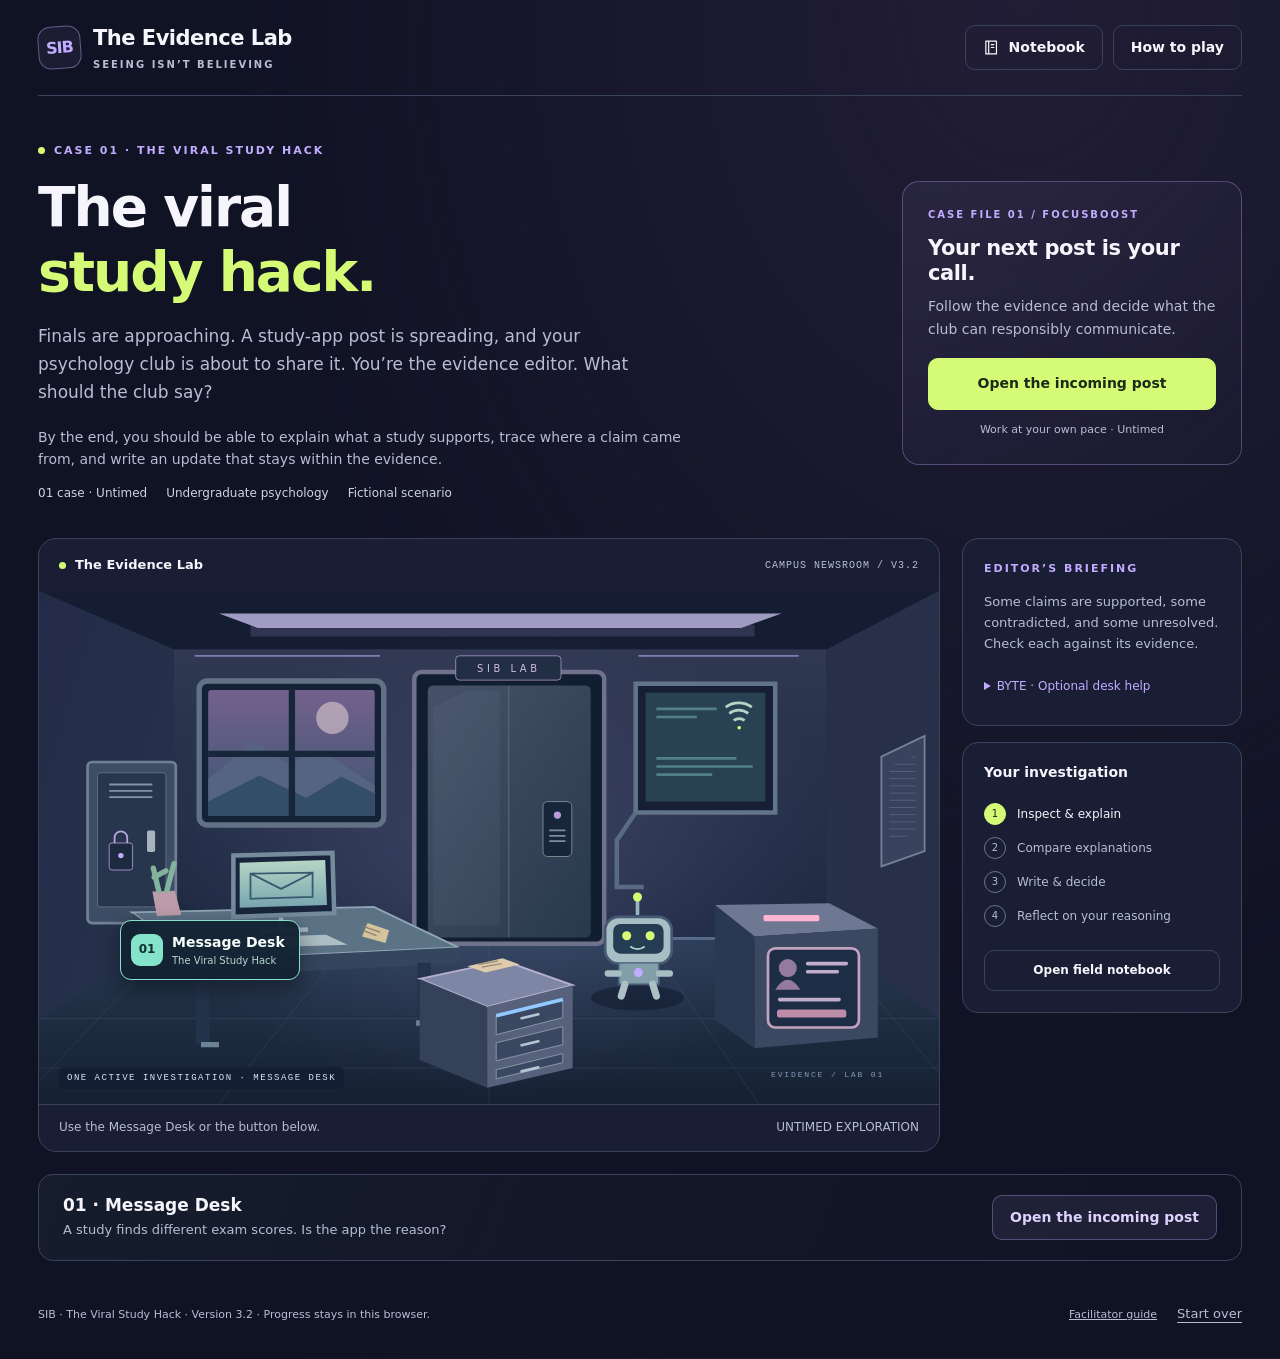
==== commit 5b36d8fb: "Update SIB Evidence Lab to version 3.2" ====
--- a/index.html
+++ b/index.html
@@ -28,6 +28,17 @@
 .writing-field{display:block;margin:23px 0 7px;font-weight:700}.writing-help{color:var(--muted);font-size:13px;margin-bottom:10px}.writing-box{display:block;width:100%;min-height:110px;resize:vertical;border:1px solid #8392ad;border-radius:10px;background:#12192c;color:var(--ink);padding:13px;font:inherit;line-height:1.6}.writing-box:focus-visible{outline:3px solid var(--lime);outline-offset:4px}.writing-box:disabled{opacity:.55}.written-answer{white-space:pre-wrap;overflow-wrap:anywhere;max-height:none}.reflection-original{border-left:3px solid var(--mint);padding:16px 20px;background:#84e3cb0a;margin:20px 0}.reflection-options{display:grid;grid-template-columns:1fr 1fr;gap:0 12px}.reflection-note{font-size:13px;color:var(--muted)}.reflection-options .choice{min-width:0}.reflection-review{border-top:1px solid var(--line);margin-top:24px;padding-top:20px}
 @media(max-width:580px){.reflection-options{grid-template-columns:1fr}.writing-box{font-size:16px}}
 @media print{.written-answer{color:#111!important;white-space:pre-wrap}.reflection-original{background:white;color:#111}.reflection-review{break-inside:auto}#printReport .reflection-review .note-row{break-inside:avoid}}
+
+/* Version 3.2: readable learning text and distinct student/model notes. */
+.review-card p,.feedback-explanation p,.help-text,.writing-help{font-size:15px}
+.draft-note{border:1px solid var(--purple);padding:18px;border-radius:12px;margin:20px 0;background:#c2acff09}
+.draft-note h3{font-size:17px}.draft-note p{color:var(--ink)}
+.model-note{border-left:3px solid var(--mint);padding-left:18px;margin:20px 0}
+.model-note h3{font-size:17px}.checklist{padding-left:23px;color:var(--ink)}
+.mode-grid{display:grid;grid-template-columns:repeat(3,minmax(0,1fr));gap:10px;margin:12px 0}
+.mode-grid .choice{margin:0}.goal{font-size:14px;color:var(--muted);max-width:650px}
+@media(max-width:580px){.mode-grid{grid-template-columns:1fr}.review-card p,.feedback-explanation p,.help-text,.writing-help{font-size:16px}.modal-body{overflow-wrap:anywhere}}
+@media print{.draft-note,.model-note{background:white!important;color:#111!important;border-color:#778294;break-inside:avoid}.draft-note p{color:#111!important}}
 </style>
 </head>
 <body>
@@ -46,12 +57,12 @@
  <div id="storageNotice" class="notice" role="status" hidden>Saving is unavailable in this browser. Keep this tab open to preserve your progress, and download or print your notebook before closing it.</div>
  <main id="main" tabindex="-1">
   <section class="hero" aria-labelledby="mainTitle">
-   <div><div class="eyebrow"><span class="dot"></span>Case 01 · The Viral Study Hack</div><h1 id="mainTitle">The viral<br><span>study hack.</span></h1><p class="lead">Finals are approaching. A study-app post is spreading, and your psychology club is about to share it. You’re the evidence editor. What should the club say?</p><div class="tags"><span>01 case · Untimed</span><span>Undergraduate psychology</span><span>Fictional scenario</span></div></div>
-   <section class="mission" aria-labelledby="missionTitle"><div class="eyebrow">Case file 01 / FocusBoost</div><h2 id="missionTitle">Your next post is your call.</h2><p>Follow the evidence, repair the headline, and prepare a responsible club update.</p><button class="btn primary big" id="enterBtn" data-action="case">Enter the lab <svg width="18" height="18" aria-hidden="true"><use href="#i-arrow"/></svg></button><p class="small">About 20–25 minutes · Untimed</p></section>
+   <div><div class="eyebrow"><span class="dot"></span>Case 01 · The Viral Study Hack</div><h1 id="mainTitle">The viral<br><span>study hack.</span></h1><p class="lead">Finals are approaching. A study-app post is spreading, and your psychology club is about to share it. You’re the evidence editor. What should the club say?</p><p class="goal">By the end, you should be able to explain what a study supports, trace where a claim came from, and write an update that stays within the evidence.</p><div class="tags"><span>01 case · Untimed</span><span>Undergraduate psychology</span><span>Fictional scenario</span></div></div>
+   <section class="mission" aria-labelledby="missionTitle"><div class="eyebrow">Case file 01 / FocusBoost</div><h2 id="missionTitle">Your next post is your call.</h2><p>Follow the evidence and decide what the club can responsibly communicate.</p><button class="btn primary big" id="enterBtn" data-action="case">Enter the lab <svg width="18" height="18" aria-hidden="true"><use href="#i-arrow"/></svg></button><p class="small">Work at your own pace · Untimed</p></section>
   </section>
   <div class="game-layout">
    <section class="room" aria-label="Evidence Lab room. The Message Desk is the active investigation.">
-    <div class="room-head"><span class="room-label"><span class="dot"></span>The Evidence Lab</span><small>CAMPUS NEWSROOM / V3.1</small></div>
+    <div class="room-head"><span class="room-label"><span class="dot"></span>The Evidence Lab</span><small>CAMPUS NEWSROOM / V3.2</small></div>
     <div class="room-scene">
      <svg class="room-art" viewBox="0 0 1000 570" aria-hidden="true" focusable="false">
    <defs><linearGradient id="wall" x2="0" y2="1"><stop stop-color="#303852"/><stop offset="1" stop-color="#1b273e"/></linearGradient><linearGradient id="leftWall" x2="1" y2="1"><stop stop-color="#242b48"/><stop offset="1" stop-color="#26334c"/></linearGradient><linearGradient id="floor" x2="0" y2="1"><stop stop-color="#263950"/><stop offset="1" stop-color="#162032"/></linearGradient><linearGradient id="glass" x2="0" y2="1"><stop stop-color="#73618d"/><stop offset="1" stop-color="#3d5571"/></linearGradient><linearGradient id="doorGrad" x2="1" y2="1"><stop stop-color="#475269"/><stop offset="1" stop-color="#28394c"/></linearGradient><linearGradient id="screen" x2="0" y2="1"><stop stop-color="#b6d6c5"/><stop offset="1" stop-color="#78a6af"/></linearGradient><radialGradient id="glow"><stop stop-color="#c8bcff" stop-opacity=".17"/><stop offset="1" stop-color="#a296ff" stop-opacity="0"/></radialGradient><pattern id="vent" width="8" height="8" patternUnits="userSpaceOnUse"><path d="M0 0h8" stroke="#64758c" stroke-width="2"/></pattern></defs>
@@ -84,13 +95,13 @@
    </section>
    <aside class="rail" aria-label="Briefing and progress">
     <section><div class="eyebrow">Editor’s briefing</div><p id="mentorMessage">A popular post. A real-looking graph. A decision that needs evidence.</p><details class="optional-help"><summary>BYTE · Optional desk help</summary><p>Choose an evidence file, read at your own pace, and use the notebook to keep track. The room is scenery; no clues are hidden in it.</p></details></section>
-    <section><h2>Your investigation</h2><ol class="steps" aria-label="Investigation progress"><li id="step1"><span class="step-dot" aria-hidden="true">1</span><span>Inspect the evidence</span></li><li id="step2"><span class="step-dot" aria-hidden="true">2</span><span>Make your judgment</span></li><li id="step3"><span class="step-dot" aria-hidden="true">3</span><span>Repair &amp; decide</span></li><li id="step4"><span class="step-dot" aria-hidden="true">4</span><span>Reflect on your reasoning</span></li></ol><button class="btn" data-action="notebook">Open field notebook</button></section>
+    <section><h2>Your investigation</h2><ol class="steps" aria-label="Investigation progress"><li id="step1"><span class="step-dot" aria-hidden="true">1</span><span>Inspect &amp; explain</span></li><li id="step2"><span class="step-dot" aria-hidden="true">2</span><span>Compare explanations</span></li><li id="step3"><span class="step-dot" aria-hidden="true">3</span><span>Write &amp; decide</span></li><li id="step4"><span class="step-dot" aria-hidden="true">4</span><span>Reflect on your reasoning</span></li></ol><button class="btn" data-action="notebook">Open field notebook</button></section>
    </aside>
   </div>
   <section class="station-strip" aria-labelledby="stationTitle"><div><h2 id="stationTitle">01 · Message Desk</h2><p>A study finds different exam scores. Is the app the reason?</p></div><button class="btn secondary" data-action="case" id="stationBtn">Open investigation <svg width="17" height="17" aria-hidden="true"><use href="#i-arrow"/></svg></button></section>
-  <section class="completion" id="completion" aria-labelledby="completionTitle" hidden><div class="eyebrow"><span class="dot"></span>Case complete</div><h2 id="completionTitle" tabindex="-1">Your editorial decision.</h2><div id="finalArtifact"></div><p>Your first explanation, the reviewed evidence, and your reflection record stay in your notebook.</p><div class="actions"><button class="btn primary" data-action="notebook">View notebook</button><button class="btn" data-action="print">Print / save report</button><button class="btn" data-action="csv">Download CSV</button><button class="btn" data-action="case">Review the case</button></div></section>
+  <section class="completion" id="completion" aria-labelledby="completionTitle" hidden><div class="eyebrow"><span class="dot"></span>Case complete</div><h2 id="completionTitle" tabindex="-1">Your editorial decision.</h2><div id="finalArtifact"></div><p>Your first explanation, draft evidence note, and reflection record stay in your notebook.</p><div class="actions"><button class="btn primary" data-action="notebook">View notebook</button><button class="btn" data-action="print">Print / save report</button><button class="btn" data-action="csv">Download CSV</button><button class="btn" data-action="case">Review the case</button></div></section>
  </main>
- <footer class="footer"><span>SIB · The Viral Study Hack · Version 3.1 · Progress stays in this browser.</span><div class="footer-links"><a href="teacher-guide.html">Facilitator guide</a><button class="text-btn" data-action="reset">Start over</button></div></footer>
+ <footer class="footer"><span>SIB · The Viral Study Hack · Version 3.2 · Progress stays in this browser.</span><div class="footer-links"><a href="teacher-guide.html">Facilitator guide</a><button class="text-btn" data-action="reset">Start over</button></div></footer>
 </div>
 <dialog id="gameDialog" class="modal" aria-labelledby="dialogTitle"><div class="modal-head"><div><div class="eyebrow" id="dialogEyebrow">SIB / FIELD GUIDE</div><h2 id="dialogTitle" tabindex="-1"></h2></div><button class="close" data-action="close" aria-label="Close dialog">×</button></div><div class="modal-body" id="dialogBody"></div></dialog>
 <div class="sr-only" role="status" aria-live="polite" aria-atomic="true" id="announcer"></div>
@@ -98,7 +109,7 @@
 <script>
 'use strict';
 (() => {
-const VERSION='3.1.0-reflection', KEY='sib-evidence-lab.focusboost.v3.1';
+const VERSION='3.2.0-learning', KEY='sib-evidence-lab.focusboost.v3.2';
 const CLAIM='FocusBoost raises exam scores by eight points!';
 const OBSERVATION='App users in this study averaged eight points more than nonusers.';
 const BULLETIN='FocusBoost users averaged eight points higher in this study.';
@@ -110,59 +121,184 @@
 const BASES={popularity:'The repost count shows how many people accepted the claim.',comparison:'The group averages describe a difference; self-selection leaves its cause unresolved.',replication:'The two posts show that separate studies reached the same conclusion.'};
 const LINKS={sprint:{name:'Study Sprint',quote:'App users averaged 78; nonusers averaged 70. Here is the survey.',path:'Study Sprint → FocusBoost student survey FB-01',note:'The post links directly to the survey summary. No new participants or results are reported.'},campus:{name:'Campus Catch-up',quote:'Sharing Study Sprint’s report of an eight-point score gap.',path:'Campus Catch-up → Study Sprint → Survey FB-01',note:'This repost links to Study Sprint. Following that citation returns to the same survey.'}};
 const REFLECTION_CHOICES={retain:'Retain my reasoning',clarify:'Clarify my reasoning',revise:'Revise my reasoning',unsure:'I am still unsure'};
+const MODES={typed:'Type here',paper:'Respond on paper',oral:'Respond orally'};
 const TEXT_LIMIT=1200;
 const cleanText=v=>typeof v==='string'?v.trim().slice(0,TEXT_LIMIT):'';
-const reflectionDraft=()=>({choice:'',keep:'',reconsider:'',information:''});
+const validText=v=>typeof v==='string'&&v.trim().length>0&&v.length<=TEXT_LIMIT;
+const reflectionDraft=()=>({choice:'',mode:'typed',now:'',information:'',externalCompleted:false});
 const valid=(dict,key)=>typeof key==='string'&&Object.hasOwn(dict,key);
 const esc=v=>String(v??'').replace(/[&<>"']/g,c=>({'&':'&amp;','<':'&lt;','>':'&gt;','"':'&quot;',"'":'&#39;'}[c]));
-const fresh=()=>({version:VERSION,started:false,briefed:false,draft:{observation:'',conclusion:'',reason:'',sources:'',explanation:'',explanationSkipped:false},hintUsed:false,submission:null,headlineDraft:'',headlineFirst:null,finalHeadline:null,basisDraft:'',basisFirst:null,basisAttempts:0,decision:null,finalBasis:null,reflectionDraft:reflectionDraft(),reflection:null});
-function validCall(a){return !!(a&&valid(LABELS,a.observation)&&valid(LABELS,a.conclusion)&&valid(REASONS,a.reason)&&['1','2'].includes(a.sources)&&(a.explanationSkipped===true||(typeof a.explanation==='string'&&a.explanation.trim().length>0&&a.explanation.length<=TEXT_LIMIT)));}
-function submitCall(s,a){if(s.submission||!validCall(a))return false;s.submission={observation:a.observation,conclusion:a.conclusion,reason:a.reason,sources:a.sources,explanation:a.explanationSkipped?'':cleanText(a.explanation),explanationSkipped:a.explanationSkipped===true,hintUsed:s.hintUsed};s.draft={...s.submission};s.started=s.briefed=true;return true;}
+const fresh=()=>({version:VERSION,started:false,briefed:false,draft:{observation:'',conclusion:'',reason:'',sources:'',explanation:'',explanationSkipped:false},hintUsed:false,initialCall:null,submission:null,headlineDraft:'',headlineFirst:null,finalHeadline:null,basisDraft:'',basisFirst:null,basisAttempts:0,finalBasis:null,noteDraft:'',noteFirst:null,noteFinal:null,noteStatus:null,noteRevisions:0,decision:null,reflectionDraft:reflectionDraft(),reflection:null});
+function validInitial(a){return !!(a&&valid(LABELS,a.observation)&&valid(LABELS,a.conclusion)&&(a.explanationSkipped===true||validText(a.explanation)));}
+function submitInitial(s,a){if(s.initialCall||!validInitial(a))return false;s.initialCall={observation:a.observation,conclusion:a.conclusion,explanation:a.explanationSkipped?'':cleanText(a.explanation),explanationSkipped:a.explanationSkipped===true,hintUsed:s.hintUsed};Object.assign(s.draft,s.initialCall);s.started=s.briefed=true;return true;}
+function submitCall(s,a){if(!s.initialCall||s.submission||!valid(REASONS,a?.reason)||!['1','2'].includes(a?.sources))return false;s.submission={...s.initialCall,reason:a.reason,sources:a.sources,hintUsed:s.hintUsed};s.draft.reason=a.reason;s.draft.sources=a.sources;return true;}
 function submitHeadline(s,h){if(!s.submission||s.finalHeadline||!valid(HEADLINES,h))return false;s.headlineFirst??=h;s.headlineDraft=h;if(h==='qualified')s.finalHeadline=h;return true;}
-function finalize(s,action,basis){if(!s.finalHeadline||s.decision||!['publish','hold'].includes(action)||!valid(BASES,basis))return false;s.basisFirst??=basis;s.basisAttempts++;s.basisDraft=basis;if(basis!=='comparison')return false;s.finalBasis=basis;s.decision=action;return true;}
-function submitReflection(s,a){if(!s.decision||s.reflection||!a)return false;if(a.status==='skipped'){s.reflection={status:'skipped',choice:'',keep:'',reconsider:'',information:''};s.reflectionDraft=reflectionDraft();return true;}if(!valid(REFLECTION_CHOICES,a.choice)||!['keep','reconsider','information'].every(k=>typeof a[k]==='string'&&a[k].trim().length>0&&a[k].length<=TEXT_LIMIT))return false;s.reflection={status:'saved',choice:a.choice,keep:cleanText(a.keep),reconsider:cleanText(a.reconsider),information:cleanText(a.information)};s.reflectionDraft={...s.reflection};return true;}
-function hydrate(raw){const s=fresh();if(!raw||raw.version!==VERSION)return s;s.started=raw.started===true;s.briefed=raw.briefed===true;s.hintUsed=raw.hintUsed===true;
-for(const [k,dict] of [['observation',LABELS],['conclusion',LABELS],['reason',REASONS],['sources',{'1':1,'2':2}]])if(valid(dict,raw.draft?.[k]))s.draft[k]=raw.draft[k];
-s.draft.explanation=cleanText(raw.draft?.explanation);s.draft.explanationSkipped=raw.draft?.explanationSkipped===true;if(valid(REFLECTION_CHOICES,raw.reflectionDraft?.choice))s.reflectionDraft.choice=raw.reflectionDraft.choice;for(const k of ['keep','reconsider','information'])s.reflectionDraft[k]=cleanText(raw.reflectionDraft?.[k]);
-if(validCall(raw.submission)){submitCall(s,raw.submission);s.submission.hintUsed=raw.submission.hintUsed===true;if(valid(HEADLINES,raw.headlineDraft))s.headlineDraft=raw.headlineDraft;if(valid(HEADLINES,raw.headlineFirst)){s.headlineFirst=raw.headlineFirst;if(raw.finalHeadline==='qualified'){s.finalHeadline='qualified';s.headlineDraft='qualified';}if(valid(BASES,raw.basisDraft))s.basisDraft=raw.basisDraft;if(valid(BASES,raw.basisFirst))s.basisFirst=raw.basisFirst;s.basisAttempts=Number.isSafeInteger(raw.basisAttempts)&&raw.basisAttempts>=0?raw.basisAttempts:0;if(s.finalHeadline&&['publish','hold'].includes(raw.decision)&&raw.finalBasis==='comparison'){s.decision=raw.decision;s.finalBasis=raw.finalBasis;}}}if(s.decision&&raw.reflection)submitReflection(s,raw.reflection);return s;}
-function row(s){const a=s.submission;return {material_version:VERSION,activity:'FocusBoost guided practice',first_observation:a?.observation??'',first_causal_claim:a?.conclusion??'',first_reason:a?.reason??'',first_source_count:a?.sources??'',first_written_explanation:a?.explanation??'',first_written_explanation_status:a?(a.explanationSkipped?'skipped':'provided'):'not_submitted',hint_before_feedback:a?Number(a.hintUsed):'',observation_matches_key:a?Number(a.observation==='supports'):'',causal_claim_matches_key:a?Number(a.conclusion==='unresolved'):'',reason_matches_key:a?Number(a.reason==='confounding'):'',source_count_matches_key:a?Number(a.sources==='1'):'',first_headline_after_feedback:s.headlineFirst??'',final_headline:s.finalHeadline??'',first_editorial_basis:s.basisFirst??'',editorial_basis_attempts:s.basisAttempts,final_basis:s.finalBasis??'',editorial_action:s.decision??'',editorial_completed:Number(!!s.decision),reflection_status:s.reflection?.status??(s.decision?'pending':'not_started'),reflection_choice:s.reflection?.choice??'',reflection_keep:s.reflection?.keep??'',reflection_reconsider:s.reflection?.reconsider??'',reflection_information_needed:s.reflection?.information??'',case_completed:Number(!!s.decision&&!!s.reflection)};}
-function csvCell(v){let t=String(v??'');if(/^[\s]*[=+@\-]/.test(t))t="'"+t;return '"'+t.replace(/"/g,'""')+'"';}
-if(typeof module!=='undefined')module.exports={VERSION,fresh,hydrate,submitCall,submitHeadline,finalize,row,csvCell,validCall,esc,submitReflection,REFLECTION_CHOICES,TEXT_LIMIT};
+function submitBasis(s,b){if(!s.finalHeadline||s.finalBasis||!valid(BASES,b))return false;s.basisFirst??=b;s.basisAttempts++;s.basisDraft=b;if(b!=='comparison')return false;s.finalBasis=b;return true;}
+function saveNote(s,text){if(!s.finalBasis||s.decision||s.noteStatus==='skipped'||!validText(text))return false;const t=cleanText(text);if(s.noteFirst===null)s.noteFirst=t;else if(s.noteFinal!==t)s.noteRevisions++;s.noteFinal=t;s.noteDraft=t;s.noteStatus='provided';return true;}
+function skipNote(s){if(!s.finalBasis||s.decision||s.noteStatus)return false;s.noteStatus='skipped';s.noteDraft='';return true;}
+function finalize(s,action){if(!s.finalBasis||!s.noteStatus||s.decision||!['publish','hold'].includes(action))return false;s.decision=action;return true;}
+function submitReflection(s,a){
+ if(!s.decision||s.reflection||!a)return false;
+ if(a.status==='skipped'){s.reflection={status:'skipped',mode:'none',choice:'',now:'',information:'',externalCompleted:false};s.reflectionDraft=reflectionDraft();return true;}
+ if(!valid(REFLECTION_CHOICES,a.choice)||!valid(MODES,a.mode))return false;
+ if(a.mode==='typed'){
+  if(!validText(a.now)||!validText(a.information))return false;
+  s.reflection={status:'saved',mode:'typed',choice:a.choice,now:cleanText(a.now),information:cleanText(a.information),externalCompleted:false};
+ }else{
+  if(a.externalCompleted!==true)return false;
+  s.reflection={status:'external_reported',mode:a.mode,choice:a.choice,now:'',information:'',externalCompleted:true};
+ }
+ s.reflectionDraft={...s.reflection};return true;
+}
+function hydrate(raw){
+ const s=fresh();if(!raw||raw.version!==VERSION)return s;s.started=raw.started===true;s.briefed=raw.briefed===true;s.hintUsed=raw.hintUsed===true;
+ for(const [k,dict] of [['observation',LABELS],['conclusion',LABELS],['reason',REASONS],['sources',{'1':1,'2':2}]])if(valid(dict,raw.draft?.[k]))s.draft[k]=raw.draft[k];
+ s.draft.explanation=cleanText(raw.draft?.explanation);s.draft.explanationSkipped=raw.draft?.explanationSkipped===true;
+ if(valid(REFLECTION_CHOICES,raw.reflectionDraft?.choice))s.reflectionDraft.choice=raw.reflectionDraft.choice;
+ if(valid(MODES,raw.reflectionDraft?.mode))s.reflectionDraft.mode=raw.reflectionDraft.mode;
+ for(const k of ['now','information'])s.reflectionDraft[k]=cleanText(raw.reflectionDraft?.[k]);s.reflectionDraft.externalCompleted=raw.reflectionDraft?.externalCompleted===true;
+ if(submitInitial(s,raw.initialCall)){
+  s.initialCall.hintUsed=raw.initialCall.hintUsed===true;
+  if(submitCall(s,raw.submission)){
+   s.submission.hintUsed=raw.submission.hintUsed===true;
+   if(valid(HEADLINES,raw.headlineDraft))s.headlineDraft=raw.headlineDraft;
+   if(valid(HEADLINES,raw.headlineFirst)){
+    s.headlineFirst=raw.headlineFirst;
+    if(raw.finalHeadline==='qualified'){s.finalHeadline='qualified';s.headlineDraft='qualified';}
+   }
+   if(s.finalHeadline){
+    if(valid(BASES,raw.basisDraft))s.basisDraft=raw.basisDraft;
+    if(valid(BASES,raw.basisFirst))s.basisFirst=raw.basisFirst;
+    s.basisAttempts=Number.isSafeInteger(raw.basisAttempts)&&raw.basisAttempts>=0?raw.basisAttempts:0;
+    if(raw.finalBasis==='comparison'){
+     s.finalBasis='comparison';s.basisDraft='comparison';s.noteDraft=cleanText(raw.noteDraft);
+     if(raw.noteStatus==='skipped')skipNote(s);
+     else if(raw.noteStatus==='provided'&&validText(raw.noteFirst)&&validText(raw.noteFinal)){
+      saveNote(s,raw.noteFirst);saveNote(s,raw.noteFinal);s.noteRevisions=Number.isSafeInteger(raw.noteRevisions)&&raw.noteRevisions>=0?raw.noteRevisions:s.noteRevisions;s.noteDraft=cleanText(raw.noteDraft)||s.noteFinal;
+     }
+     if(finalize(s,raw.decision)&&raw.reflection)submitReflection(s,raw.reflection);
+    }
+   }
+  }
+ }
+ return s;
+}
+function row(s){const a=s.initialCall,c=s.submission,r=s.reflection;return {material_version:VERSION,activity:'FocusBoost guided practice',first_observation:a?.observation??'',first_causal_claim:a?.conclusion??'',first_written_explanation:a?.explanation??'',first_written_explanation_status:a?(a.explanationSkipped?'skipped':'provided'):'not_submitted',hint_before_initial_reasoning:a?Number(a.hintUsed):'',first_reason:c?.reason??'',first_source_count:c?.sources??'',hint_before_feedback:c?Number(c.hintUsed):'',observation_matches_key:a?Number(a.observation==='supports'):'',causal_claim_matches_key:a?Number(a.conclusion==='unresolved'):'',reason_matches_key:c?Number(c.reason==='confounding'):'',source_count_matches_key:c?Number(c.sources==='1'):'',first_headline_after_feedback:s.headlineFirst??'',final_headline:s.finalHeadline??'',first_editorial_basis:s.basisFirst??'',editorial_basis_attempts:s.basisAttempts,final_basis:s.finalBasis??'',evidence_note_status:s.noteStatus??'not_submitted',evidence_note_first:s.noteFirst??'',evidence_note_final:s.noteFinal??'',evidence_note_revisions:s.noteRevisions,editorial_action:s.decision??'',editorial_completed:Number(!!s.decision),reflection_status:r?.status??(s.decision?'pending':'not_started'),reflection_response_mode:r?.mode??'',reflection_choice:r?.choice??'',reflection_reasoning_now:r?.now??'',reflection_information_needed:r?.information??'',reflection_external_completion_reported:Number(r?.externalCompleted===true),reflection_external_verification:r?.status==='external_reported'?'not_collected':'not_applicable',case_completed:Number(!!s.decision&&!!r)};}
+function csvCell(v){let t=String(v??'');if(/^\s*[=+@\-]/.test(t))t="'"+t;return '"'+t.replace(/"/g,'""')+'"';}
+function sourceFeedback(k){return k==='1'?'Your answer matches the source trail: both posts lead to survey FB-01. Two reports of that survey do not provide two independent studies.':'Both posts lead to survey FB-01. Count the underlying studies, not the number of posts.';}
+function reasonFeedback(k){return (k==='confounding'?'Your explanation identifies the relevant limitation. ':'This explanation needs reconsideration. ')+'Students chose whether to use the app, and the groups differed in study time. The comparison does not separate these possibilities. Study time is a possible explanation, not a demonstrated cause.';}
+if(typeof module!=='undefined')module.exports={VERSION,KEY,fresh,hydrate,submitInitial,submitCall,submitHeadline,submitBasis,saveNote,skipNote,finalize,submitReflection,row,csvCell,validInitial,esc,sourceFeedback,reasonFeedback,REFLECTION_CHOICES,TEXT_LIMIT};
 if(typeof document==='undefined')return;
 const $=id=>document.getElementById(id);let state=fresh(),storageOK=true,returnFocus=null;const openCards=new Set(),traced=new Set();
 try{state=hydrate(JSON.parse(localStorage.getItem(KEY)||'null'));}catch(e){storageOK=false;}
 function save(){try{localStorage.setItem(KEY,JSON.stringify(state));}catch(e){storageOK=false;}$('storageNotice').hidden=storageOK;}
 function announce(t){$('announcer').textContent=t;}
-function status(){return state.reflection?(state.reflection.status==='saved'?'Activity complete · reflection saved':'Activity complete · reflection skipped'):state.decision?'Editorial decision saved · reflection pending':state.finalHeadline?'Final decision pending':state.submission?'Evidence review complete':state.briefed?'Investigation in progress':'Ready to investigate';}
+function status(){return state.reflection?(state.reflection.status==='saved'?'Activity complete · typed reflection saved':state.reflection.status==='external_reported'?'Activity complete · '+state.reflection.mode+' response reported':'Activity complete · reflection skipped'):state.decision?'Editorial decision saved · reflection pending':state.finalBasis?'Evidence note / final action pending':state.finalHeadline?'Editorial evidence pending':state.submission?'Evidence review complete':state.initialCall?'Original reasoning saved · compare explanations':state.briefed?'Investigation in progress':'Ready to investigate';}
 function options(name,items,selected){return Object.entries(items).map(([key,label])=>`<label class="choice"><input type="radio" name="${name}" value="${key}" ${selected===key?'checked':''} required><span>${esc(label)}</span></label>`).join('');}
-function artifact(action){return `<article class="social-post final-artifact"><span class="simulation">SIMULATION · NOTHING IS POSTED ONLINE</span><div class="post-byline"><span class="avatar" aria-hidden="true">Ψ</span><div><strong>Campus Psychology Club</strong><small>${action==='publish'?'Revised club post':'Editorial hold notice'}</small></div></div><h3>${action==='publish'?BULLETIN:'The original causal headline is on hold.'}</h3><div class="decision-note"><strong>Evidence attached to your decision</strong><p>${NOTE}</p><p>Two posts trace to one survey, not two independent studies.</p></div><p class="post-caption">${action==='publish'?'We can report this observed difference while leaving its cause open. These results do not show that the app is ineffective.':'We are withholding the original causal wording. The observed difference remains supported; the app’s effect remains unresolved.'}</p></article><div class="editor-response"><strong>From the editor</strong><p>${action==='publish'?'“We have a useful finding to share, with the boundary clearly stated. That is ready for our simulated bulletin.”':'“The original wording stays off the bulletin. Your evidence note tells readers what we know and what still needs investigation.”'}</p></div>`;}
-function renderMain(){$('storageNotice').hidden=storageOK;$('enterBtn').textContent=state.reflection?'Review your activity':state.decision?'Continue to reflection':state.submission?'Continue at the editor’s desk':state.started?'Continue investigation':'Open the incoming post';$('stationBtn').textContent=state.decision&&!state.reflection?'Continue to reflection':state.submission?'Review investigation':'Open investigation';$('hotspotLabel').textContent=state.reflection?'Activity saved · Open again':state.decision?'Reflection pending':'The Viral Study Hack';$('mentorMessage').textContent=state.reflection?'Your original reasoning and reflection are kept separately in the notebook.':state.decision?'Revisit your first explanation. You may retain, clarify, or revise your reasoning—or remain unsure.':state.submission?'Your first answers are saved. Decide what the club can responsibly publish.':'Some claims are supported, some contradicted, and some unresolved. Check each against its evidence.';const done=state.reflection?4:state.decision?3:state.submission?2:0;for(let i=1;i<=4;i++){const item=$('step'+i);item.classList.toggle('active',i<=done||i===done+1);item.querySelector('.step-dot').textContent=i<=done?'✓':String(i);item.removeAttribute('aria-current');if(i===done+1)item.setAttribute('aria-current','step');}if(state.reflection?.status==='skipped')$('step4').querySelector('.step-dot').textContent='–';$('completion').hidden=!state.reflection;$('finalArtifact').innerHTML=state.decision?artifact(state.decision):'';$('completionTitle').textContent=state.decision==='hold'?'The original post is on hold.':'Your revised club post is ready.';}
+function artifact(action){return `<article class="social-post final-artifact"><span class="simulation">SIMULATION · NOTHING IS POSTED ONLINE</span><div class="post-byline"><span class="avatar" aria-hidden="true">Ψ</span><div><strong>Campus Psychology Club</strong><small>${action==='publish'?'Revised club post':'Editorial hold notice'}</small></div></div><h3>${action==='publish'?BULLETIN:'The original causal headline is on hold.'}</h3>${noteRecord(false)}<section class="model-note"><h3>Model evidence note</h3><p>${NOTE}</p><p>Two posts trace to one survey, not two independent studies.</p></section><p class="post-caption">${action==='publish'?'The reviewed headline reports the observed difference while leaving its cause open. These results do not show that the app is ineffective.':'The original causal wording is withheld. The observed difference remains supported; the app’s effect remains unresolved.'}</p></article><div class="editor-response"><strong>From the editor</strong><p>Compare your draft with the model evidence note. Your writing has not been automatically graded or approved.</p></div>`;}
+function renderMain(){
+ $('storageNotice').hidden=storageOK;
+ $('enterBtn').textContent=state.reflection?'Review your activity':state.decision?'Continue to reflection':state.finalBasis?'Continue your evidence note':state.submission?'Continue at the editor’s desk':state.initialCall?'Compare explanations':state.started?'Continue investigation':'Open the incoming post';
+ $('stationBtn').textContent=$('enterBtn').textContent;
+ $('hotspotLabel').textContent=state.reflection?'Activity saved · Open again':state.decision?'Reflection pending':'The Viral Study Hack';
+ $('mentorMessage').textContent=state.reflection?'Your original reasoning, evidence note, and reflection are kept separately in the notebook.':state.decision?'Retain, clarify, or revise your reasoning—or remain unsure.':state.submission?'Use the reviewed evidence to write a responsible club update.':state.initialCall?'Your own explanation is saved. Now compare the supplied reasons.':'Some claims are supported, some contradicted, and some unresolved. Check each against its evidence.';
+ const done=state.reflection?4:state.decision?3:state.submission?2:state.initialCall?1:0;
+ for(let i=1;i<=4;i++){const item=$('step'+i);item.classList.toggle('active',i<=done||i===done+1);item.querySelector('.step-dot').textContent=i<=done?'✓':String(i);item.removeAttribute('aria-current');if(i===done+1)item.setAttribute('aria-current','step');}
+ if(state.reflection?.status==='skipped')$('step4').querySelector('.step-dot').textContent='–';
+ $('completion').hidden=!state.reflection;$('finalArtifact').innerHTML=state.decision?artifact(state.decision):'';$('completionTitle').textContent=state.decision==='hold'?'The original post is on hold.':'Your revised club post is ready.';
+}
 function show(title,html,eyebrow='SIB / THE VIRAL STUDY HACK'){const d=$('gameDialog');if(!d.open)returnFocus=document.activeElement;$('dialogTitle').textContent=title;$('dialogEyebrow').textContent=eyebrow;$('dialogBody').innerHTML=html;if(!d.open)d.showModal();d.scrollTop=0;$('dialogTitle').focus({preventScroll:true});document.querySelectorAll('[data-card]').forEach(el=>el.addEventListener('toggle',()=>{if(el.open)openCards.add(el.dataset.card);else openCards.delete(el.dataset.card);}));}
 function close(){$('gameDialog').close();}$('gameDialog').addEventListener('close',()=>{if(returnFocus?.isConnected)returnFocus.focus({preventScroll:true});});
 function chart(){return `<figure class="chart" aria-label="Fictional exam averages out of 100: app users 78, nonusers 70. Bars start at zero."><figcaption>Average exam score · Out of 100</figcaption><div aria-hidden="true"><div class="bar-row"><span>App users</span><div class="bar-track"><span class="bar-fill" style="width:78%">78</span></div></div><div class="bar-row"><span>Nonusers</span><div class="bar-track"><span class="bar-fill other" style="width:70%">70</span></div></div><div class="chart-axis"><span>0</span><span>50</span><span>100</span></div></div></figure>`;}
 function incoming(){show('Your club wants to share this.',`<p>You’re the psychology club’s evidence editor. Your task is to decide what the club can responsibly tell students.</p><article class="social-post"><span class="simulation">FICTIONAL POST · FICTIONAL STUDY</span><div class="post-byline"><span class="avatar" aria-hidden="true">S</span><div><strong>Study Sprint</strong><small>@study-sprint · Campus study tips</small></div></div><blockquote>“${CLAIM}”</blockquote><p class="post-caption">Finals week upgrade? These averages have us convinced. Pass it on to your study group.</p>${chart()}<p class="post-meta">♡ 1.2K likes &nbsp; ↗ 240 reposts · Simulated counts</p></article><p class="help-text">All accounts, studies, results, and counts are invented. Make your own first call before discussing it with others.</p><button class="btn primary big" data-action="investigate">Investigate the post →</button>`,'INCOMING / CAMPUS FEED');}
 function trail(){return Object.entries(LINKS).map(([id,l])=>`<div class="source-entry"><strong>${l.name}</strong><p class="source-quote">“${l.quote}”</p><button type="button" class="btn trace-btn" data-action="trace" data-source="${id}" aria-controls="trace-${id}" aria-expanded="${traced.has(id)}">Trace ${l.name} citation</button><div id="trace-${id}" class="trace-result" ${traced.has(id)?'':'hidden'}><p><strong>${l.path}</strong></p><p>${l.note}</p></div></div>`).join('');}
 function evidence(){return `<div class="evidence-grid"><details class="evidence" data-card="study" ${openCards.has('study')?'open':''}><summary><span class="letter">01</span>Original study</summary><div class="card-content"><p class="source-id">Survey FB-01 · Fictional study summary</p><p><strong>How groups formed:</strong> Students chose whether to use FocusBoost. Researchers compared these groups without adjusting for other differences.</p><p style="margin-top:12px"><strong>Another difference:</strong> App users reported spending more time studying.</p></div></details><details class="evidence" data-card="graph" ${openCards.has('graph')?'open':''}><summary><span class="letter">02</span>Graph &amp; results</summary><div class="card-content"><p>Survey FB-01 reports averages of 78 for app users and 70 for nonusers, on the same exam out of 100.</p>${chart()}<p>The summary provides no sample size or uncertainty estimate. The graph displays the reported averages on a 0–100 scale.</p></div></details><details class="evidence" data-card="sources" ${openCards.has('sources')?'open':''}><summary><span class="letter">03</span>Follow the sources</summary><div class="card-content"><p>Two accounts discuss the result. Follow each citation to see what evidence it contains.</p>${trail()}</div></details></div>`;}
-function investigation(){if(state.submission){feedback();return;}state.started=state.briefed=true;save();renderMain();show('What does each claim deserve?',`<div class="claim"><div class="eyebrow">Headline under review</div><blockquote>“${CLAIM}”</blockquote><p>“Raises” claims that the app caused the score difference.</p></div><h3 class="section-heading">Choose a lead.</h3><p class="help-text">Open any file first. Follow the citations in “Follow the sources.” Evidence stays available while you decide.</p>${evidence()}<div class="hint-bar"><button class="btn secondary" data-action="hint" aria-expanded="${state.hintUsed}" aria-controls="hintText">Ask BYTE for a hint</button><p id="hintText" ${state.hintUsed?'':'hidden'}>Compare what was measured with what is claimed. What else could explain the difference?</p></div><form id="judgmentForm" class="answer-area"><h3>Make your evidence call.</h3><p class="help-text"><strong>Supported:</strong> follows from the supplied evidence. <strong>Contradicted:</strong> conflicts with it. <strong>Unresolved:</strong> it does not settle the claim. Judge each statement separately.</p><div class="judgments equal"><fieldset><legend>1. “${OBSERVATION}”</legend>${options('observation',LABELS,state.draft.observation)}</fieldset><fieldset><legend>2. “Using the app caused the eight-point score difference.”</legend>${options('conclusion',LABELS,state.draft.conclusion)}</fieldset></div><div class="judgments equal"><fieldset><legend>3. Which reason best fits the causal evidence?</legend>${options('reason',REASONS,state.draft.reason)}</fieldset><fieldset><legend>4. How many independent studies are behind these two posts?</legend>${options('sources',{'1':'One study','2':'Two studies'},state.draft.sources)}</fieldset></div><label class="writing-field" for="firstExplanation">5. In your own words, what evidence supports your judgment about the causal claim?</label><p class="writing-help" id="firstExplanationHelp">One or two sentences are enough. Explain what led you to your answer. Your first explanation will stay unchanged after feedback. Do not include names or private information.</p><textarea id="firstExplanation" class="writing-box" name="explanation" maxlength="1200" aria-describedby="firstExplanationHelp" ${state.draft.explanationSkipped?'disabled':'required'}>${esc(state.draft.explanation)}</textarea><label class="choice"><input type="checkbox" name="explanationSkipped" ${state.draft.explanationSkipped?'checked':''}><span>Skip the written explanation. Record it as skipped.</span></label><p class="error" id="callError" role="alert"></p><button class="btn primary big" type="submit">Save my call &amp; review evidence</button><p class="subnote">Choose one answer per group. Your first submitted choices and explanation stay unchanged. Opening files earns no points.</p></form>`,'INVESTIGATE / MESSAGE DESK');}
+function investigation(){
+ if(state.submission){feedback();return;}if(state.initialCall){compareExplanations();return;}
+ state.started=state.briefed=true;save();renderMain();
+ show('What does each claim deserve?',`<div class="claim"><div class="eyebrow">Headline under review</div><blockquote>“${CLAIM}”</blockquote><p>“Raises” claims that the app caused the score difference.</p></div><h3 class="section-heading">Choose a lead.</h3><p class="help-text">Open any file first. Follow the citations in “Follow the sources.” Evidence stays available while you decide.</p>${evidence()}<div class="hint-bar"><button class="btn secondary" data-action="hint" aria-expanded="${state.hintUsed}" aria-controls="hintText">Ask BYTE for a hint</button><p id="hintText" ${state.hintUsed?'':'hidden'}>Compare what was measured with what is claimed. What else could explain the difference?</p></div><form id="initialForm" class="answer-area"><h3>Make your own evidence call.</h3><p class="help-text"><strong>Supported:</strong> follows from the supplied evidence. <strong>Contradicted:</strong> conflicts with it. <strong>Unresolved:</strong> it does not settle the claim. Judge each statement separately.</p><div class="judgments equal"><fieldset><legend>1. “${OBSERVATION}”</legend>${options('observation',LABELS,state.draft.observation)}</fieldset><fieldset><legend>2. “Using the app caused the eight-point score difference.”</legend>${options('conclusion',LABELS,state.draft.conclusion)}</fieldset></div><label class="writing-field" for="firstExplanation">3. Explain your causal judgment.</label><p class="writing-help" id="firstExplanationHelp">Identify a detail from the study and explain how it supports your answer. One or two sentences or brief bullets are enough. Save your reasoning before seeing the supplied explanations. Do not include names or private information.</p><textarea id="firstExplanation" class="writing-box" name="explanation" maxlength="1200" aria-describedby="firstExplanationHelp" ${state.draft.explanationSkipped?'disabled':'required'}>${esc(state.draft.explanation)}</textarea><label class="choice"><input type="checkbox" name="explanationSkipped" ${state.draft.explanationSkipped?'checked':''}><span>Skip the written explanation. Record it as skipped.</span></label><p class="error" id="callError" role="alert"></p><button class="btn primary big" type="submit">Save my reasoning and compare explanations</button><p class="subnote">Your first submitted judgments and explanation will stay unchanged. Opening files earns no points.</p></form>`,'INVESTIGATE / YOUR OWN REASONING');
+}
+function compareExplanations(){
+ if(!state.initialCall){investigation();return;}if(state.submission){feedback();return;}
+ show('Compare explanations. Trace the evidence.',`${initialExplanation()}<p>Which explanation best fits the evidence? Compare these with the reasoning you just recorded.</p><h3 class="section-heading">Evidence remains available</h3>${evidence()}<form id="comparisonForm" class="answer-area"><div class="judgments equal"><fieldset><legend>4. Which reason best fits the causal evidence?</legend>${options('reason',REASONS,state.draft.reason)}</fieldset><fieldset><legend>5. How many independent studies are behind these two posts?</legend>${options('sources',{'1':'One study','2':'Two studies'},state.draft.sources)}</fieldset></div><p id="comparisonError" class="error" role="alert"></p><button class="btn primary big" type="submit">Save my choices and review feedback</button><p class="subnote">These choices are recorded after your own explanation. They cannot overwrite it.</p></form>`,'COMPARE / BEFORE FEEDBACK');
+}
 function causalFeedback(k){return {supports:'The higher scores are observed, but this comparison does not establish that the app caused them.',contradicts:'The evidence does not rule out an app effect. An unresolved cause is not proof that the app cannot help.',unresolved:'Your causal judgment fits the evidence. You can retain it: the comparison does not isolate an app effect.'}[k];}
-function feedback(){if(!state.submission){investigation();return;}const a=state.submission;show('Keep the finding. Check the explanation.',`<span class="feedback-banner">Your first submitted answers are preserved</span>${initialExplanation()}<div class="review-grid"><section class="review-card"><small>Observed difference · Your answer: ${LABELS[a.observation]}</small><h3>The description is supported.</h3><p>${a.observation==='supports'?'Your judgment fits: ':'Revisit this judgment: '}78 minus 70 is eight. This is a description of these group averages, with no causal or population claim.</p></section><section class="review-card"><small>Causal claim · Your answer: ${LABELS[a.conclusion]}</small><h3>The cause is unresolved.</h3><p>${causalFeedback(a.conclusion)}</p></section><section class="review-card"><small>Your selected reason</small><h3>${esc(REASONS[a.reason])}</h3><p>${a.reason==='confounding'?'This identifies the inferential gap.':a.reason==='average'?'A difference alone cannot isolate an app effect.':'Self-selection limits the causal inference; it does not establish no effect.'} Study time is a possible alternative explanation, not a proven cause.</p></section><section class="review-card"><small>Independent studies · Your answer: ${a.sources}</small><h3>Two posts, one study.</h3><p>${a.sources==='1'?'You traced the shared origin.':'The accounts all lead back to survey FB-01.'} A repost is not an independent replication.</p></section></div><div class="feedback-explanation"><h3>An accurate graph can accompany an unsupported interpretation.</h3><p>${NOTE}</p><p><strong>Unresolved does not mean false.</strong> This study establishes neither a causal benefit nor app ineffectiveness. You can retain a justified judgment; you do not need to change every answer.</p></div><h3 class="section-heading">Revisit the evidence</h3>${evidence()}<button class="btn primary big" data-action="editor">Continue to the editor’s desk →</button>`,'REVIEW / EVIDENCE AND LIMITS');}
+function feedback(){
+ if(!state.submission){investigation();return;}const a=state.submission;
+ show('Keep the finding. Check the explanation.',`<span class="feedback-banner">Your first submitted answers are preserved</span>${initialExplanation()}<div class="review-grid"><section class="review-card"><small>Observed difference · Your answer: ${LABELS[a.observation]}</small><h3>The description is supported.</h3><p>${a.observation==='supports'?'Your judgment fits: ':'Revisit this judgment: '}78 minus 70 is eight. This describes these group averages, with no causal or population claim.</p></section><section class="review-card"><small>Causal claim · Your answer: ${LABELS[a.conclusion]}</small><h3>The cause is unresolved.</h3><p>${causalFeedback(a.conclusion)}</p></section><section class="review-card"><h3>Why the difference does not establish a cause</h3><p>You selected: “${esc(REASONS[a.reason])}”</p><p>${reasonFeedback(a.reason)}</p></section><section class="review-card"><small>Independent studies · Your answer: ${a.sources}</small><h3>Two posts, one study.</h3><p>${sourceFeedback(a.sources)}</p></section></div><div class="feedback-explanation"><h3>An accurate graph can accompany an unsupported interpretation.</h3><p>${NOTE}</p><p><strong>Unresolved does not mean false.</strong> This study establishes neither a causal benefit nor app ineffectiveness. You can retain a justified judgment; you do not need to change every answer.</p></div><h3 class="section-heading">Revisit the evidence</h3>${evidence()}<button class="btn primary big" data-action="editor">Continue to the editor’s desk →</button>`,'REVIEW / EVIDENCE AND LIMITS');
+}
 function headlineFeedback(k){return {causal:'“Raises” asserts a causal increase that this comparison cannot establish.',qualified:'This reports the observed group difference within this study.',noeffect:'No effect is also a conclusion the comparison cannot establish.'}[k];}
 function editor(){if(!state.submission){openCase();return;}if(state.finalHeadline){editorReview();return;}show('What can the club say?',`<p>Choose a headline that fits the supplied evidence. The final bulletin will include the study’s limits.</p>${state.headlineFirst?`<div class="notice" role="status"><strong>Revisit your headline</strong><p>${headlineFeedback(state.headlineDraft)} Choose wording that describes the observed result.</p></div>`:''}<div class="decision-note"><strong>Evidence reviewed</strong><p>${NOTE}</p></div><form id="headlineForm"><fieldset><legend>Which headline can the evidence support?</legend>${options('headline',HEADLINES,state.headlineDraft)}</fieldset><button type="submit" class="btn primary big">Review my headline</button></form><p class="subnote">This is practice after feedback. Your first headline choice is kept separately.</p><button class="text-btn" data-action="feedback">Return to the evidence</button>`,'EDITOR’S DESK / HEADLINE');}
-function editorReview(error=''){if(!state.finalHeadline){editor();return;}show('Attach the evidence. Make the call.',`<section class="review-card"><small>Your first headline choice · After feedback</small><h3>${esc(HEADLINES[state.headlineFirst])}</h3><p>${headlineFeedback(state.headlineFirst)}</p></section><div class="bulletin"><div class="eyebrow">Your selected headline</div><blockquote>${BULLETIN}</blockquote><p class="takeaway">The study does not establish what caused the difference.</p></div>${state.decision?`${artifact(state.decision)}<button class="btn primary" data-action="reflect">${state.reflection?'Review reflection':'Continue to reflection'}</button>`:`<form id="editorialForm"><fieldset><legend>Which evidence should justify the club’s final action?</legend>${options('basis',BASES,state.basisDraft)}</fieldset><p id="editorialError" tabindex="-1" class="error" role="alert">${error}</p><h3 class="section-heading">Choose an editorial action.</h3><p class="help-text">Both actions can be justified when linked to the evidence. Publishing uses the reviewed headline with its limits; holding withholds the original causal wording.</p><div class="final-actions"><button class="btn primary" type="submit" name="action" value="publish">Publish the revised post</button><button class="btn secondary" type="submit" name="action" value="hold">Hold the original post</button></div><p class="subnote">Simulation only. Nothing is posted online.</p></form>`}<button class="text-btn" data-action="feedback">Review the evidence again</button>`,'EDITOR’S DESK / FINAL DECISION');if(error)$('editorialError').focus();}
-function openCase(){state.started=true;save();renderMain();if(state.decision){reflection();return;}if(state.finalHeadline)editorReview();else if(state.headlineFirst)editor();else if(state.submission)feedback();else if(state.briefed)investigation();else incoming();}
-function initialExplanation(){const a=state.submission;if(!a)return '';return `<section class="reflection-original"><h3>Your first explanation · Before feedback</h3><p class="written-answer">${a.explanationSkipped?'You skipped the written explanation.':esc(a.explanation)}</p><p class="reflection-note">Causal judgment: ${LABELS[a.conclusion]}. Your original explanation stays unchanged.</p></section>`;}
-function reflectionRecord(){const r=state.reflection;if(!r)return '<p class="reflection-note">Reflection has not been submitted.</p>';if(r.status==='skipped')return '<section class="reflection-review"><h3>Reflection record</h3><p>You skipped the reflection. No written reflection was submitted.</p></section>';return `<section class="reflection-review"><h3>Your reflection · After feedback</h3><p><strong>${esc(REFLECTION_CHOICES[r.choice])}</strong></p>${[['What I would keep',r.keep],['What I would clarify or change, and why',r.reconsider],['Additional information I would need',r.information]].map(([label,text])=>`<div class="note-row"><h3>${label}</h3><p class="written-answer">${esc(text)}</p></div>`).join('')}<p class="reflection-note">Saved alongside your first explanation. Your reflection is not scored.</p></section>`;}
-function reflection(){if(!state.decision){openCase();return;}const r=state.reflectionDraft;show('What would you retain, clarify, or revise?',`<p>Your editorial decision is saved. Look back at your first explanation and consider the evidence you reviewed.</p>${initialExplanation()}<p><strong>Keeping well-supported reasoning is a valid outcome.</strong> A change of mind is not required. You can also remain unsure. These reflections are not marked right or wrong.</p>${state.reflection?`${reflectionRecord()}<button class="btn primary big" data-action="finish">View completed activity</button>`:`<form id="reflectionForm"><fieldset><legend>Which best describes your reasoning now?</legend><div class="reflection-options">${options('choice',REFLECTION_CHOICES,r.choice)}</div></fieldset><label class="writing-field" for="reflectionKeep">What part of your original reasoning would you keep?</label><p class="writing-help" id="keepHelp">If none, say so. If you skipped the first explanation, describe what you remember thinking.</p><textarea class="writing-box" id="reflectionKeep" name="keep" maxlength="1200" aria-describedby="keepHelp" required>${esc(r.keep)}</textarea><label class="writing-field" for="reflectionReconsider">What would you clarify or change, and what evidence explains that decision?</label><p class="writing-help" id="reconsiderHelp">If you would keep your reasoning, explain why. If you are still unsure, describe what remains unclear.</p><textarea class="writing-box" id="reflectionReconsider" name="reconsider" maxlength="1200" aria-describedby="reconsiderHelp" required>${esc(r.reconsider)}</textarea><label class="writing-field" for="reflectionInformation">What additional information would help resolve any remaining uncertainty?</label><p class="writing-help" id="informationHelp">Name the information and how it would help, or explain why you need no more for this claim. One or two sentences per response are enough. Do not include private information.</p><textarea class="writing-box" id="reflectionInformation" name="information" maxlength="1200" aria-describedby="informationHelp" required>${esc(r.information)}</textarea><p class="error" id="reflectionError" role="alert"></p><div class="actions"><button class="btn primary big" type="submit">Save reflection &amp; finish</button><button class="btn" type="button" data-action="skip-reflection">Skip reflection &amp; finish</button></div><p class="reflection-note">Drafts save in this browser as you type. Submitted responses stay unchanged. Skipping records a missing reflection, not an incorrect answer.</p></form>`}<button class="text-btn" data-action="feedback">Review the evidence again</button>`,'REFLECT / YOUR REASONING');}
-function savedResponses(){const a=state.submission;if(!a)return '<p>No evidence call submitted yet. Your draft can be resumed.</p>';return `<div class="note-row"><h3>First evidence call · Before feedback</h3><p>Observed difference: <strong>${LABELS[a.observation]}</strong><br>Causal claim: <strong>${LABELS[a.conclusion]}</strong><br>Reason: ${esc(REASONS[a.reason])}<br>Independent studies: ${a.sources}<br>Hint used: ${a.hintUsed?'Yes':'No'}</p></div><div class="note-row"><h3>Evidence key</h3><p>The observed difference is supported; its cause is unresolved. Other group differences were not separated from app use. The two posts trace to one survey.</p></div>${state.headlineFirst?`<div class="note-row"><h3>First headline choice · After feedback</h3><p>${HEADLINES[state.headlineFirst]}</p><small>${headlineFeedback(state.headlineFirst)}</small></div>`:''}${state.basisFirst?`<div class="note-row"><h3>First editorial evidence choice · After feedback</h3><p>${BASES[state.basisFirst]}</p><small>Evidence-choice submissions: ${state.basisAttempts}. This is guided practice.</small></div>`:''}${initialExplanation()}${state.decision?artifact(state.decision):''}${state.decision?reflectionRecord():''}`;}
+function editorReview(error=''){
+ if(!state.finalHeadline){editor();return;}
+ if(state.decision){show('Your editorial decision',`${artifact(state.decision)}<button class="btn primary" data-action="reflect">${state.reflection?'Review reflection':'Continue to reflection'}</button>`);return;}
+ if(state.finalBasis){evidenceNote();return;}
+ show('Attach the evidence.',`<div class="bulletin"><div class="eyebrow">Your selected headline</div><blockquote>${BULLETIN}</blockquote></div><form id="basisForm"><fieldset><legend>Which evidence should justify the club’s final action?</legend>${options('basis',BASES,state.basisDraft)}</fieldset><p id="editorialError" tabindex="-1" class="error" role="alert">${error}</p><button class="btn primary big" type="submit">Check evidence and write the note</button></form><p class="subnote">This is guided practice after feedback. Your first evidence choice is kept.</p><button class="text-btn" data-action="feedback">Review the evidence again</button>`,'EDITOR’S DESK / EVIDENCE');if(error)$('editorialError').focus();
+}
+function noteRecord(includeFirst=true){
+ if(!state.noteStatus)return '';
+ if(state.noteStatus==='skipped')return '<section class="draft-note"><h3>Your draft evidence note</h3><p>You skipped the note. No student-written note was submitted.</p></section>';
+ return `<section class="draft-note"><h3>Your draft evidence note</h3><p class="written-answer">${esc(state.noteFinal)}</p><p class="reflection-note">Student writing · Not automatically graded or approved.</p>${includeFirst&&state.noteRevisions?`<details><summary>First saved draft · Preserved</summary><p class="written-answer">${esc(state.noteFirst)}</p></details><p class="reflection-note">Saved revisions: ${state.noteRevisions}</p>`:''}</section>`;
+}
+function evidenceNote(){
+ if(!state.finalBasis){editorReview();return;}if(state.decision){reflection();return;}
+ const saved=!!state.noteStatus;
+ show(saved?'Review your note. Make the call.':'Write the club’s evidence note.',`<div class="bulletin"><div class="eyebrow">Reviewed headline</div><blockquote>${BULLETIN}</blockquote></div>${saved?noteRecord():''}${state.noteStatus==='skipped'?'':`<form id="noteForm"><label class="writing-field" for="evidenceNote">${saved?'Revise your draft, if you wish.':'Write the club’s evidence note.'}</label><p class="writing-help" id="noteHelp">In no more than two sentences, explain what the study found and what it cannot establish. A reader should understand your note without opening the case. Do not include names or private information.</p><textarea class="writing-box" id="evidenceNote" name="note" maxlength="1200" aria-describedby="noteHelp" required>${esc(state.noteDraft)}</textarea><p id="noteError" class="error" role="alert"></p><button class="btn primary" type="submit">${saved?'Save revised note':'Save my draft and review'}</button>${saved?'':' <button class="btn" type="button" data-action="skip-note">Skip the evidence note</button>'}</form>`}${saved?`<h3>Before deciding</h3><ul class="checklist"><li>Does your note accurately state the finding?</li><li>Does it distinguish the finding from its cause?</li><li>Does it avoid claiming that the app cannot work?</li></ul><p class="help-text">${state.noteStatus==='skipped'?'You skipped your draft; the final screen will still show the model note.':'Save any edits before choosing an action. Your first saved draft remains separate.'}</p><p class="help-text">Both actions can be justified. Publishing uses the reviewed headline; holding withholds the original causal wording. Your draft will be displayed separately from the model evidence note.</p><div class="final-actions"><button class="btn primary" data-action="publish">Publish the revised post</button><button class="btn secondary" data-action="hold">Hold the original post</button></div><p class="subnote">Simulation only. Nothing is posted online. Your draft has not been automatically scored.</p>`:''}<button class="text-btn" data-action="feedback">Review the evidence again</button>`,'EDITOR’S DESK / YOUR WORDS');
+}
+function openCase(){state.started=true;save();renderMain();if(state.decision)reflection();else if(state.finalHeadline)editorReview();else if(state.headlineFirst)editor();else if(state.submission)feedback();else if(state.initialCall)compareExplanations();else if(state.briefed)investigation();else incoming();}
+function initialExplanation(){const a=state.initialCall;if(!a)return '';return `<section class="reflection-original"><h3>Your first explanation · Before supplied reasons and feedback</h3><p class="written-answer">${a.explanationSkipped?'You skipped the written explanation.':esc(a.explanation)}</p><p class="reflection-note">Observed difference: ${LABELS[a.observation]}. Causal judgment: ${LABELS[a.conclusion]}. Your original responses stay unchanged.</p></section>`;}
+function reflectionRecord(){const r=state.reflection;if(!r)return '<p class="reflection-note">Reflection has not been submitted.</p>';if(r.status==='skipped')return '<section class="reflection-review"><h3>Reflection record</h3><p>You skipped the reflection.</p></section>';return `<section class="reflection-review"><h3>Your reflection · After feedback</h3><p><strong>${esc(REFLECTION_CHOICES[r.choice])}</strong></p><p>Response mode: ${r.mode==='typed'?'Typed here':r.mode==='paper'?'Paper':'Oral'}</p>${r.status==='external_reported'?'<p>You reported completing both prompts outside this page. The response content and facilitator verification are not stored here. Keep the separate paper or facilitator record; this is not a typed omission or an automatically verified response.</p>':`<div class="note-row"><h3>My reasoning now, and why</h3><p class="written-answer">${esc(r.now)}</p></div><div class="note-row"><h3>Further evidence, if any</h3><p class="written-answer">${esc(r.information)}</p></div>`}<p class="reflection-note">Recorded separately from your first explanation. Retaining or changing reasoning earns no score.</p></section>`;}
+function reflection(){
+ if(!state.decision){openCase();return;}const r=state.reflectionDraft;
+ const prompts=`<h3>What is your reasoning now, and why?</h3><p>Explain what you would retain, clarify, or revise—or what remains uncertain. Refer to one specific piece of evidence. Brief bullets are welcome.</p><h3>What further evidence, if any, would help?</h3><p>Name the evidence and explain what it could resolve. If no additional evidence is needed for your present conclusion, explain why.</p>`;
+ show('What would you retain, clarify, or revise?',`<p>Your editorial decision is saved. Look back at your first explanation and consider the evidence you reviewed.</p>${initialExplanation()}<p><strong>Keeping well-supported reasoning is a valid outcome.</strong> A change of mind is not required. You can also remain unsure.</p>${state.reflection?`${reflectionRecord()}<button class="btn primary big" data-action="finish">View completed activity</button>`:`<form id="reflectionForm"><fieldset><legend>Which best describes your reasoning now?</legend><div class="reflection-options">${options('choice',REFLECTION_CHOICES,r.choice)}</div></fieldset><fieldset><legend>How will you respond?</legend><p class="writing-help">You may type, use an agreed paper response, or explain your answer orally to the facilitator. The same reasoning prompts apply.</p><div class="mode-grid">${options('mode',MODES,r.mode)}</div></fieldset>${r.mode==='typed'?`<label class="writing-field" for="reflectionNow">What is your reasoning now, and why?</label><p class="writing-help" id="nowHelp">Explain what you would retain, clarify, or revise—or what remains uncertain. Refer to one specific piece of evidence. Brief bullets are welcome. If you skipped the original explanation, describe your reasoning now.</p><textarea class="writing-box" id="reflectionNow" name="now" maxlength="1200" aria-describedby="nowHelp" required>${esc(r.now)}</textarea><label class="writing-field" for="reflectionInformation">What further evidence, if any, would help?</label><p class="writing-help" id="informationHelp">Name the evidence and explain what it could resolve. If no additional evidence is needed for your present conclusion, explain why. Do not include private information.</p><textarea class="writing-box" id="reflectionInformation" name="information" maxlength="1200" aria-describedby="informationHelp" required>${esc(r.information)}</textarea>`:`<div class="decision-note">${prompts}</div><p class="writing-help">Complete both prompts ${r.mode==='paper'?'on the agreed paper sheet':'with the facilitator'}. This page records your report of completion, not the response itself. The facilitator keeps and verifies the separate record.</p><label class="choice"><input type="checkbox" name="externalCompleted" ${r.externalCompleted?'checked':''} required><span>I have completed both prompts ${r.mode==='paper'?'on paper':'orally with the facilitator'} as agreed.</span></label>`}<p class="error" id="reflectionError" role="alert"></p><div class="actions"><button class="btn primary big" type="submit">${r.mode==='typed'?'Save reflection & finish':'Record response mode & finish'}</button><button class="btn" type="button" data-action="skip-reflection">Skip reflection & finish</button></div><p class="reflection-note">Drafts save in this browser. Submitted records stay unchanged. Skipping is recorded separately; no reflection choice is scored.</p></form>`}<button class="text-btn" data-action="feedback">Review the evidence again</button>`,'REFLECT / YOUR REASONING');
+}
+function savedResponses(){const a=state.initialCall,c=state.submission;if(!a)return '<p>No initial reasoning submitted yet. Your draft can be resumed.</p>';return `${initialExplanation()}${c?`<div class="note-row"><h3>Choices after your own explanation · Before feedback</h3><p>Reason: ${esc(REASONS[c.reason])}<br>Independent studies: ${c.sources}<br>Hint used before initial explanation: ${a.hintUsed?'Yes':'No'}</p></div><div class="note-row"><h3>Evidence key · Revealed after choices</h3><p>The observed difference is supported; its cause is unresolved. The posts trace to one survey.</p></div>`:'<p>Your original reasoning is saved. Compare the supplied explanations next.</p>'}${state.headlineFirst?`<div class="note-row"><h3>First headline choice · After feedback</h3><p>${HEADLINES[state.headlineFirst]}</p><small>${headlineFeedback(state.headlineFirst)}</small></div>`:''}${state.basisFirst?`<div class="note-row"><h3>First editorial evidence choice · After feedback</h3><p>${BASES[state.basisFirst]}</p><small>Evidence-choice submissions: ${state.basisAttempts}. Guided practice.</small></div>`:''}${state.decision?artifact(state.decision):noteRecord()}${state.decision&&state.noteRevisions?`<div class="note-row"><h3>First saved evidence-note draft · Preserved</h3><p class="written-answer">${esc(state.noteFirst)}</p><small>Saved revisions: ${state.noteRevisions}</small></div>`:''}${state.decision?reflectionRecord():''}`;}
 function notebook(){show('Your editorial notebook',`<p class="help-text">FocusBoost · ${status()}</p>${savedResponses()}<div class="actions notebook-actions"><button class="btn primary" data-action="case">Continue / review case</button><button class="btn" data-action="print">Print / save report</button><button class="btn" data-action="csv">Download CSV</button><button class="btn" data-action="json">Download JSON</button></div><p class="subnote">Saved in this browser only. Nothing is automatically sent to your instructor.</p>`,'SIB / NOTEBOOK');}
-function help(){show('How to play',`<ol class="plain-list"><li>Read the incoming post as the club’s evidence editor.</li><li>Inspect the study, graph, and source trail. Use the citation buttons to follow each post back to its evidence.</li><li>Make your own first call on the two claims, the reason, and the number of studies. Write a brief explanation before opening feedback, or mark it as skipped.</li><li>Read the explanation. Keep a justified answer or reconsider one that goes beyond the evidence.</li><li>Choose a headline, attach decisive evidence, and publish a revised post or hold the original.</li><li>Revisit your first explanation. Record what you would retain, clarify, or revise and what further information would help. You can skip the reflection; this is recorded separately.</li></ol><div class="how-callout">Work at your own pace. There is no timer, leaderboard, hidden room clue, or reward for opening every file. BYTE’s hint is optional.</div><p>Use Tab between controls, Space or Enter to activate them, and arrow keys within radio groups. Escape closes the dialog.</p><p class="subnote">First answers stay unchanged. Print or download a notebook to keep a record. Use Start over between students on a shared device.</p><button class="btn primary" data-action="case">Continue</button>`);}
-function finish(){if(!state.decision)return;if(!state.reflection){reflection();return;}renderMain();returnFocus=$('completionTitle');close();$('completionTitle').focus();$('completion').scrollIntoView({block:'start',behavior:'auto'});announce(state.reflection.status==='saved'?'Activity complete. Your reflection is saved.':'Activity complete. Reflection recorded as skipped.');}
-function report(){$('printReport').innerHTML=`<p class="print-small">SIB · VERSION ${VERSION}</p><h1>The Viral Study Hack</h1><div class="print-meta">${status()} · Fictional classroom practice</div>${savedResponses()}<section><h2>Takeaway</h2><p>${TAKEAWAY}</p></section><p class="print-small">The first call and written explanation follow investigation; headline, editorial, and reflection tasks follow feedback. A skipped response is missing, not incorrect. These are not independent pre/post tests. Completion does not establish learning or calibration.</p>`;}
-function download(kind){const r=row(state),keys=Object.keys(r),content=kind==='json'?JSON.stringify({activity:'SIB guided practice',...state,exportRow:r},null,2):'\uFEFF'+keys.map(csvCell).join(',')+'\r\n'+keys.map(k=>csvCell(r[k])).join(',')+'\r\n';const a=document.createElement('a'),url=URL.createObjectURL(new Blob([content],{type:kind==='json'?'application/json':'text/csv;charset=utf-8'}));a.href=url;a.download='SIB_FocusBoost_v3_1.'+kind;a.click();setTimeout(()=>URL.revokeObjectURL(url),1000);announce('Download requested. Check your browser downloads.');}
-document.addEventListener('input',e=>{const t=e.target;if(t.matches('#firstExplanation')&&!state.submission){state.draft.explanation=t.value;save();}if(t.closest('#reflectionForm')&&!state.reflection){if(['keep','reconsider','information'].includes(t.name))state.reflectionDraft[t.name]=t.value;save();}});
-document.addEventListener('change',e=>{const t=e.target;if(t.closest('#judgmentForm')&&!state.submission){if(t.name==='explanationSkipped'){state.draft.explanationSkipped=t.checked;const field=$('firstExplanation');field.disabled=t.checked;field.required=!t.checked;}else if(Object.hasOwn(state.draft,t.name))state.draft[t.name]=t.value;save();}if(t.closest('#headlineForm')&&!state.finalHeadline){state.headlineDraft=t.value;save();}if(t.closest('#editorialForm')&&!state.decision){state.basisDraft=t.value;save();}if(t.closest('#reflectionForm')&&!state.reflection&&t.name==='choice'){state.reflectionDraft.choice=t.value;save();}});
-document.addEventListener('submit',e=>{const id=e.target.id;if(!['judgmentForm','headlineForm','editorialForm','reflectionForm'].includes(id))return;e.preventDefault();const d=new FormData(e.target);if(id==='judgmentForm'){const a=Object.fromEntries(['observation','conclusion','reason','sources','explanation'].map(k=>[k,d.get(k)]));a.explanationSkipped=d.has('explanationSkipped');if(submitCall(state,a)){save();renderMain();feedback();}else{$('callError').textContent='Choose each answer and write a brief explanation, or mark the explanation as skipped.';$('firstExplanation').focus();}}else if(id==='headlineForm'){if(submitHeadline(state,d.get('headline'))){save();editor();}}else if(id==='reflectionForm'){const a=Object.fromEntries(['choice','keep','reconsider','information'].map(k=>[k,d.get(k)]));if(submitReflection(state,a)){save();finish();}else{$('reflectionError').textContent='Choose a reflection option and answer each prompt, or use Skip reflection.';}}else{const basis=d.get('basis'),action=e.submitter?.value;if(!valid(BASES,basis)||!['publish','hold'].includes(action))return;const ok=finalize(state,action,basis);save();if(ok){renderMain();reflection();}else editorReview(basis==='popularity'?'Popularity measures attention. Choose evidence about the comparison and what it establishes.':'Tracing the citations shows one survey. Choose evidence about what that comparison can establish.');}});
-document.addEventListener('click',e=>{const b=e.target.closest('[data-action]');if(!b)return;switch(b.dataset.action){case 'case':openCase();break;case 'investigate':investigation();break;case 'close':close();break;case 'feedback':feedback();break;case 'editor':editor();break;case 'notebook':notebook();break;case 'help':help();break;case 'trace':{const id=b.dataset.source;if(!valid(LINKS,id))break;traced.add(id);$('trace-'+id).hidden=false;b.setAttribute('aria-expanded','true');announce(LINKS[id].path);break;}case 'hint':state.hintUsed=true;save();$('hintText').hidden=false;b.setAttribute('aria-expanded','true');announce($('hintText').textContent);break;case 'reflect':reflection();break;case 'skip-reflection':if(submitReflection(state,{status:'skipped'})){save();finish();}break;case 'finish':finish();break;case 'print':report();window.print();break;case 'csv':case 'json':download(b.dataset.action);break;case 'reset':show('Start a new investigation?',`<p>This clears this version’s saved practice record in this browser. Save a copy first if you need it. The separate assessment has its own reset.</p><div class="actions"><button class="btn" data-action="json">Download current record</button><button class="btn" data-action="close">Keep my progress</button><button class="btn danger" data-action="confirm-reset">Clear progress &amp; start over</button></div>`);break;case 'confirm-reset':state=fresh();openCards.clear();traced.clear();save();renderMain();returnFocus=$('enterBtn');close();$('enterBtn').focus();announce('New investigation ready.');break;}});
+function help(){show('How to play',`<ol class="plain-list"><li>Read the incoming post as the club’s evidence editor.</li><li>Inspect the study, graph, and source trail. The room is scenery; no clues are hidden.</li><li>Judge both claims and write your own brief explanation, or explicitly skip the writing. Save before seeing supplied reasons.</li><li>Compare the explanations and count the studies. Submit to see feedback.</li><li>Choose a headline and decisive evidence. Write your draft evidence note; review the checklist and save any revision. Then publish the reviewed headline or hold the original.</li><li>Revisit your first explanation. Retain, clarify, revise, or remain unsure. Answer two prompts by typing, on agreed paper, or orally with the facilitator—or explicitly skip.</li></ol><div class="how-callout">Work at your own pace. No timer, leaderboard, hidden room clue, or reward for opening every file. BYTE’s hint is optional.</div><p>Use Tab between controls, Space or Enter to activate them, and arrow keys within radio groups. Escape closes the dialog.</p><p class="subnote">Save or download your notebook if requested. Nothing is sent automatically. The instructor provides the separate independent assessment when needed.</p><button class="btn primary" data-action="case">Continue</button>`);}
+function finish(){if(!state.decision)return;if(!state.reflection){reflection();return;}renderMain();returnFocus=$('completionTitle');close();$('completionTitle').focus();$('completion').scrollIntoView({block:'start',behavior:'auto'});announce(state.reflection.status==='saved'?'Activity complete. Your reflection is saved.':state.reflection.status==='external_reported'?'Activity complete. Your external response mode is recorded; retain the separate facilitator record.':'Activity complete. Reflection recorded as skipped.');}
+function report(){$('printReport').innerHTML=`<p class="print-small">SIB · VERSION ${VERSION}</p><h1>The Viral Study Hack</h1><div class="print-meta">${status()} · Fictional classroom practice</div>${savedResponses()}<section><h2>Takeaway</h2><p>${TAKEAWAY}</p></section><p class="print-small">The first judgments and explanation follow investigation and precede supplied reasons. Headline, evidence-note, editorial, and reflection tasks follow feedback. A skipped response is missing, not incorrect. These are not independent pre/post tests. Completion does not establish learning or calibration.</p>`;}
+function download(kind){const r=row(state),keys=Object.keys(r),content=kind==='json'?JSON.stringify({activity:'SIB guided practice',...state,exportRow:r},null,2):'\uFEFF'+keys.map(csvCell).join(',')+'\r\n'+keys.map(k=>csvCell(r[k])).join(',')+'\r\n';const a=document.createElement('a'),url=URL.createObjectURL(new Blob([content],{type:kind==='json'?'application/json':'text/csv;charset=utf-8'}));a.href=url;a.download='SIB_FocusBoost_v3_2.'+kind;a.click();setTimeout(()=>URL.revokeObjectURL(url),1000);announce('Download requested. Check your browser downloads.');}
+document.addEventListener('input',e=>{
+ const t=e.target;
+ if(t.matches('#firstExplanation')&&!state.initialCall){state.draft.explanation=t.value;save();}
+ if(t.matches('#evidenceNote')&&!state.decision){state.noteDraft=t.value;save();}
+ if(t.closest('#reflectionForm')&&!state.reflection&&['now','information'].includes(t.name)){state.reflectionDraft[t.name]=t.value;save();}
+});
+document.addEventListener('change',e=>{
+ const t=e.target;
+ if(t.closest('#initialForm')&&!state.initialCall){if(t.name==='explanationSkipped'){state.draft.explanationSkipped=t.checked;$('firstExplanation').disabled=t.checked;$('firstExplanation').required=!t.checked;}else if(['observation','conclusion'].includes(t.name))state.draft[t.name]=t.value;save();}
+ if(t.closest('#comparisonForm')&&!state.submission&&['reason','sources'].includes(t.name)){state.draft[t.name]=t.value;save();}
+ if(t.closest('#headlineForm')&&!state.finalHeadline){state.headlineDraft=t.value;save();}
+ if(t.closest('#basisForm')&&!state.finalBasis){state.basisDraft=t.value;save();}
+ if(t.closest('#reflectionForm')&&!state.reflection){if(t.name==='choice')state.reflectionDraft.choice=t.value;else if(t.name==='mode'){state.reflectionDraft.mode=t.value;state.reflectionDraft.externalCompleted=false;}else if(t.name==='externalCompleted')state.reflectionDraft.externalCompleted=t.checked;save();if(t.name==='mode'){reflection();document.querySelector('#reflectionForm input[name="mode"]:checked')?.focus();}}
+});
+document.addEventListener('submit',e=>{
+ const id=e.target.id;if(!['initialForm','comparisonForm','headlineForm','basisForm','noteForm','reflectionForm'].includes(id))return;e.preventDefault();const d=new FormData(e.target);
+ if(id==='initialForm'){const a={observation:d.get('observation'),conclusion:d.get('conclusion'),explanation:d.get('explanation'),explanationSkipped:d.has('explanationSkipped')};if(submitInitial(state,a)){save();renderMain();compareExplanations();}else{$('callError').textContent='Judge both claims and write an explanation, or explicitly skip the explanation.';$('firstExplanation').focus();}}
+ else if(id==='comparisonForm'){if(submitCall(state,{reason:d.get('reason'),sources:d.get('sources')})){save();renderMain();feedback();}else $('comparisonError').textContent='Choose a reason and a study count.';}
+ else if(id==='headlineForm'){if(submitHeadline(state,d.get('headline'))){save();editor();}}
+ else if(id==='basisForm'){const b=d.get('basis');if(!valid(BASES,b))return;const ok=submitBasis(state,b);save();if(ok){renderMain();evidenceNote();}else editorReview(b==='popularity'?'Popularity measures attention. Choose evidence about the comparison and what it establishes.':'Both posts lead to one survey. Choose evidence about what that comparison establishes.');}
+ else if(id==='noteForm'){if(saveNote(state,d.get('note'))){save();evidenceNote();}else $('noteError').textContent='Write a brief note with at least one non-space character, or explicitly skip the first draft.';}
+ else{const a={choice:d.get('choice'),mode:d.get('mode'),now:d.get('now'),information:d.get('information'),externalCompleted:d.has('externalCompleted')};if(submitReflection(state,a)){save();finish();}else $('reflectionError').textContent='Choose your position and response mode, then complete both prompts or confirm your external response. You may explicitly skip reflection.';}
+});
+document.addEventListener('click',e=>{
+ const b=e.target.closest('[data-action]');if(!b)return;
+ switch(b.dataset.action){
+ case 'case':openCase();break;case 'investigate':investigation();break;case 'close':close();break;case 'feedback':feedback();break;case 'editor':editor();break;case 'notebook':notebook();break;case 'help':help();break;
+ case 'trace':{const id=b.dataset.source;if(!valid(LINKS,id))break;traced.add(id);$('trace-'+id).hidden=false;b.setAttribute('aria-expanded','true');announce(LINKS[id].path);break;}
+ case 'hint':state.hintUsed=true;save();$('hintText').hidden=false;b.setAttribute('aria-expanded','true');announce($('hintText').textContent);break;
+ case 'skip-note':if(skipNote(state)){save();evidenceNote();}break;
+ case 'publish':case 'hold':{
+  if(state.noteStatus==='provided'&&cleanText(state.noteDraft)!==state.noteFinal){$('noteError').textContent='Save your revised note before choosing an action.';$('evidenceNote').focus();break;}
+  if(finalize(state,b.dataset.action)){save();renderMain();reflection();}break;
+ }
+ case 'reflect':reflection();break;case 'skip-reflection':if(submitReflection(state,{status:'skipped'})){save();finish();}break;case 'finish':finish();break;
+ case 'print':report();window.print();break;case 'csv':case 'json':download(b.dataset.action);break;
+ case 'reset':show('Start a new investigation?',`<p>This clears only this version’s saved game record in this browser. Save a copy first if needed. Assessment records have a separate reset.</p><div class="actions"><button class="btn" data-action="json">Download current record</button><button class="btn" data-action="close">Keep my progress</button><button class="btn danger" data-action="confirm-reset">Clear progress &amp; start over</button></div>`);break;
+ case 'confirm-reset':state=fresh();openCards.clear();traced.clear();save();renderMain();returnFocus=$('enterBtn');close();$('enterBtn').focus();announce('New investigation ready.');break;
+ }
+});
 window.addEventListener('beforeprint',report);renderMain();
 })();
 
